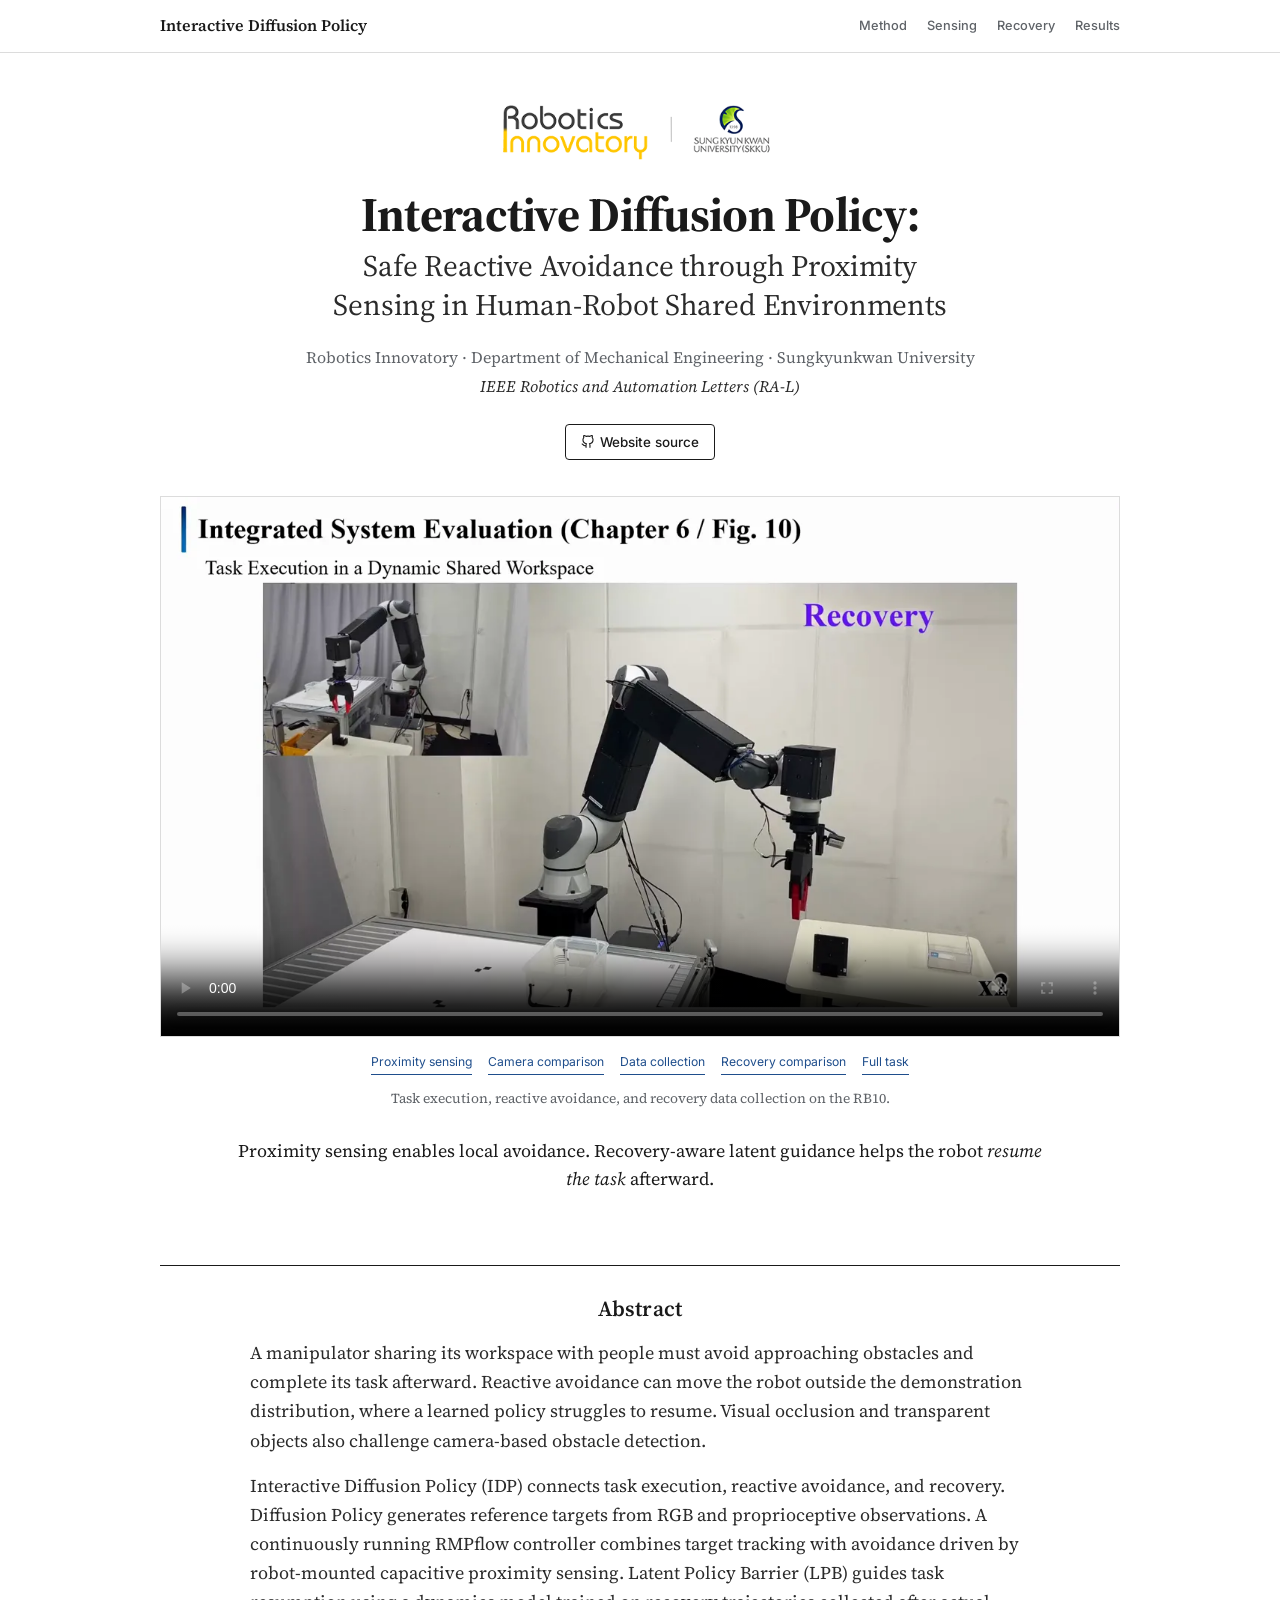
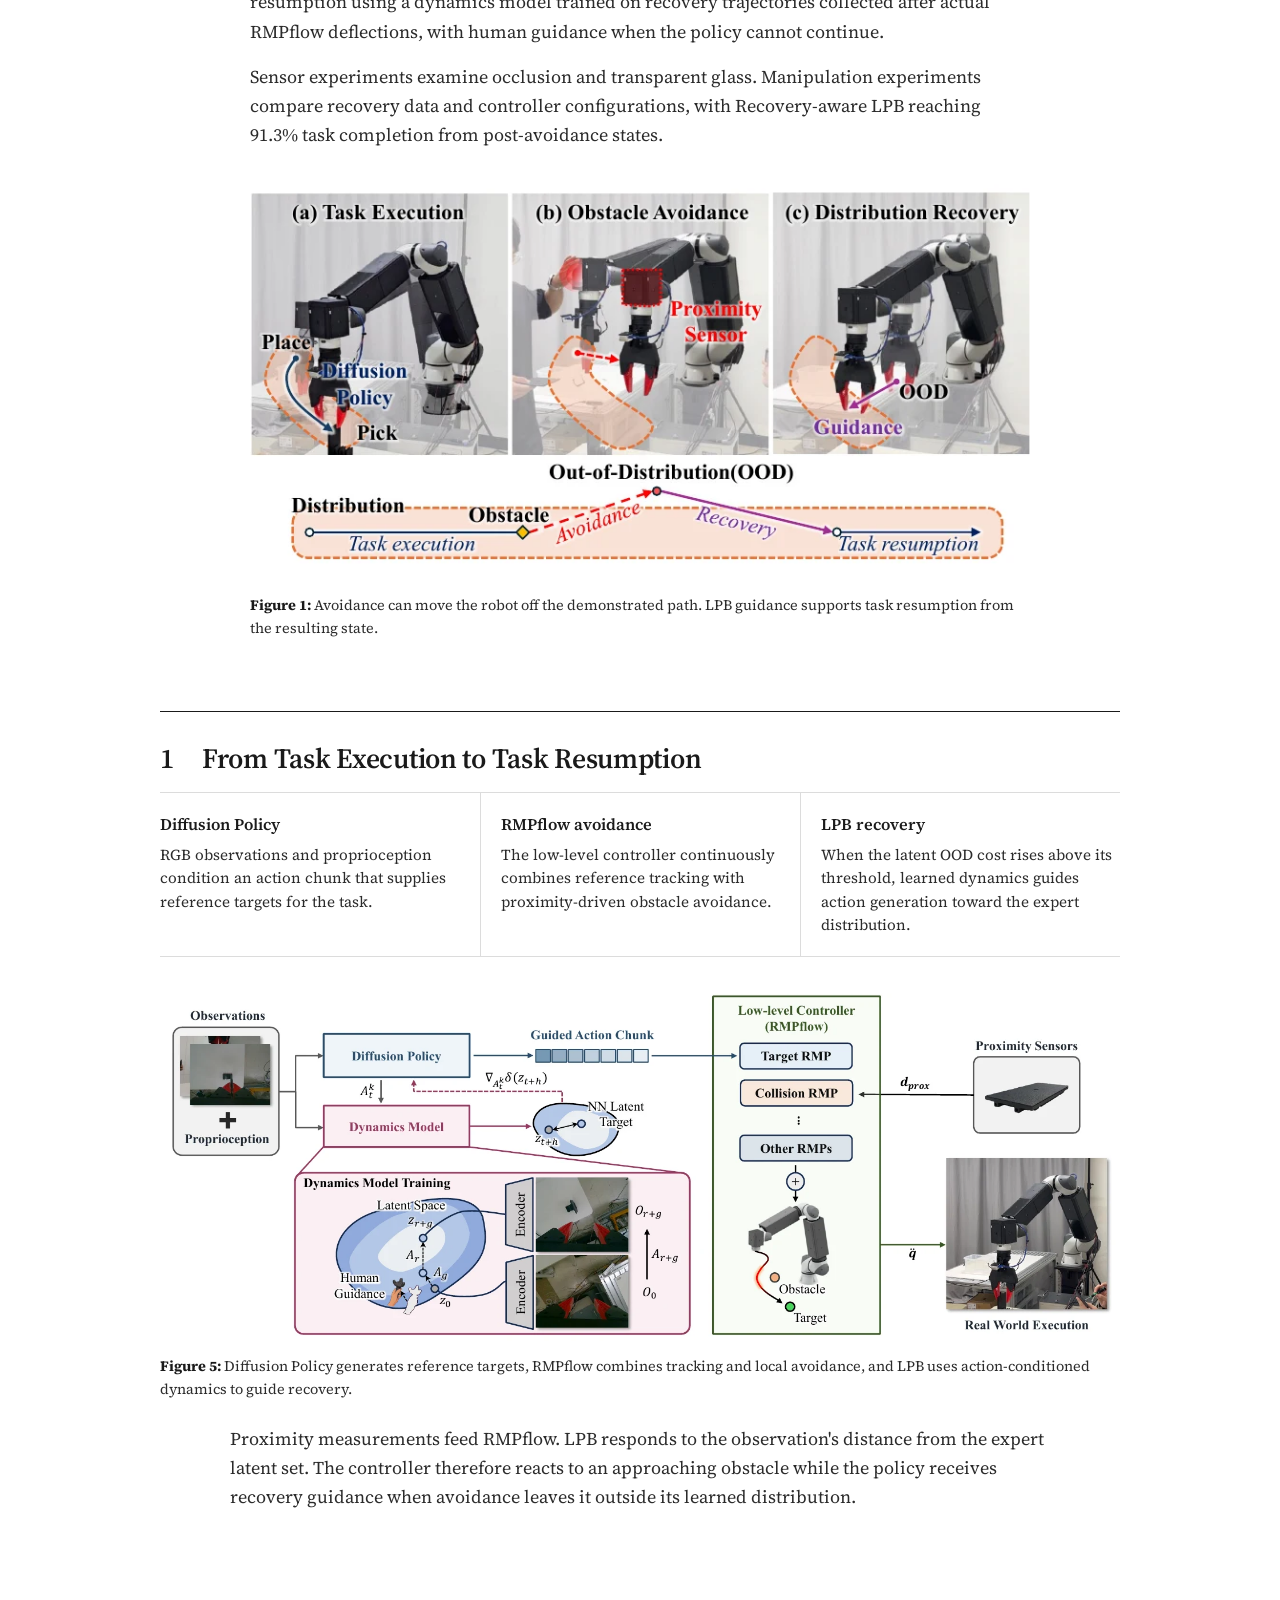
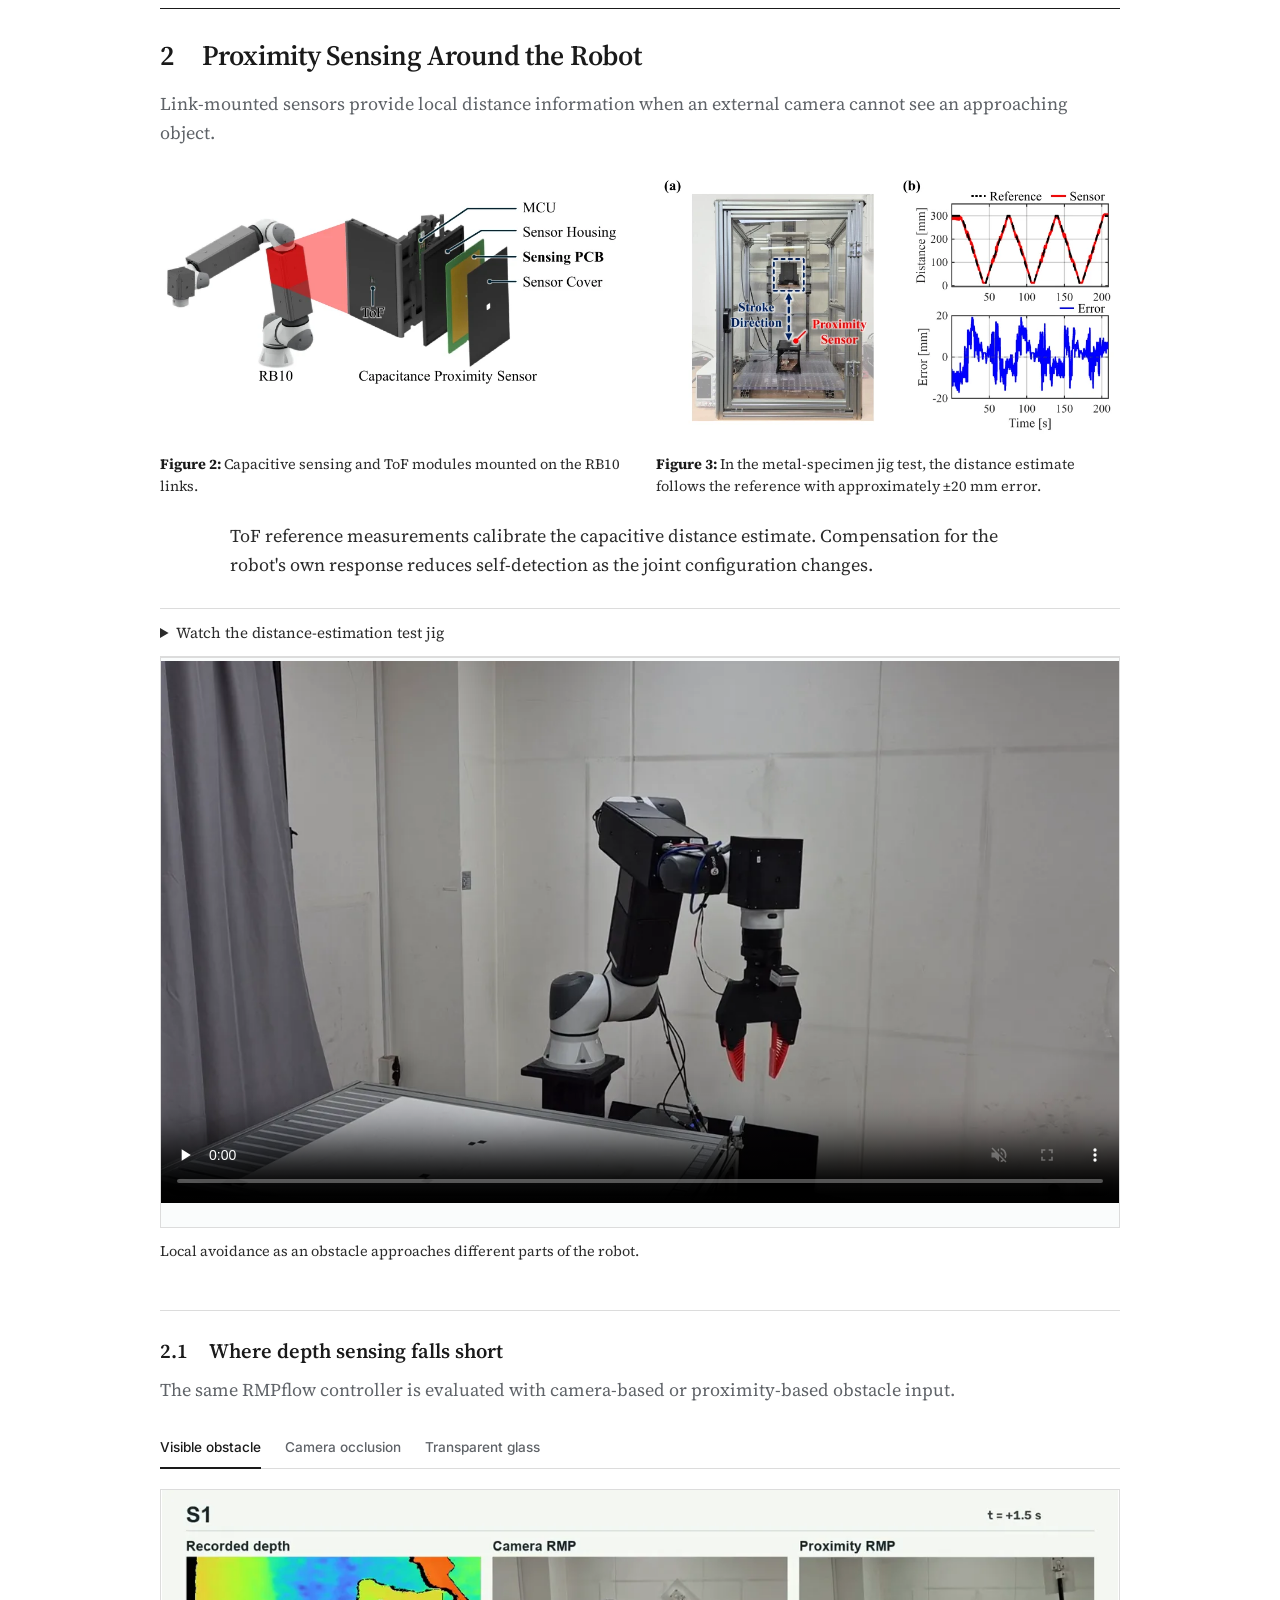
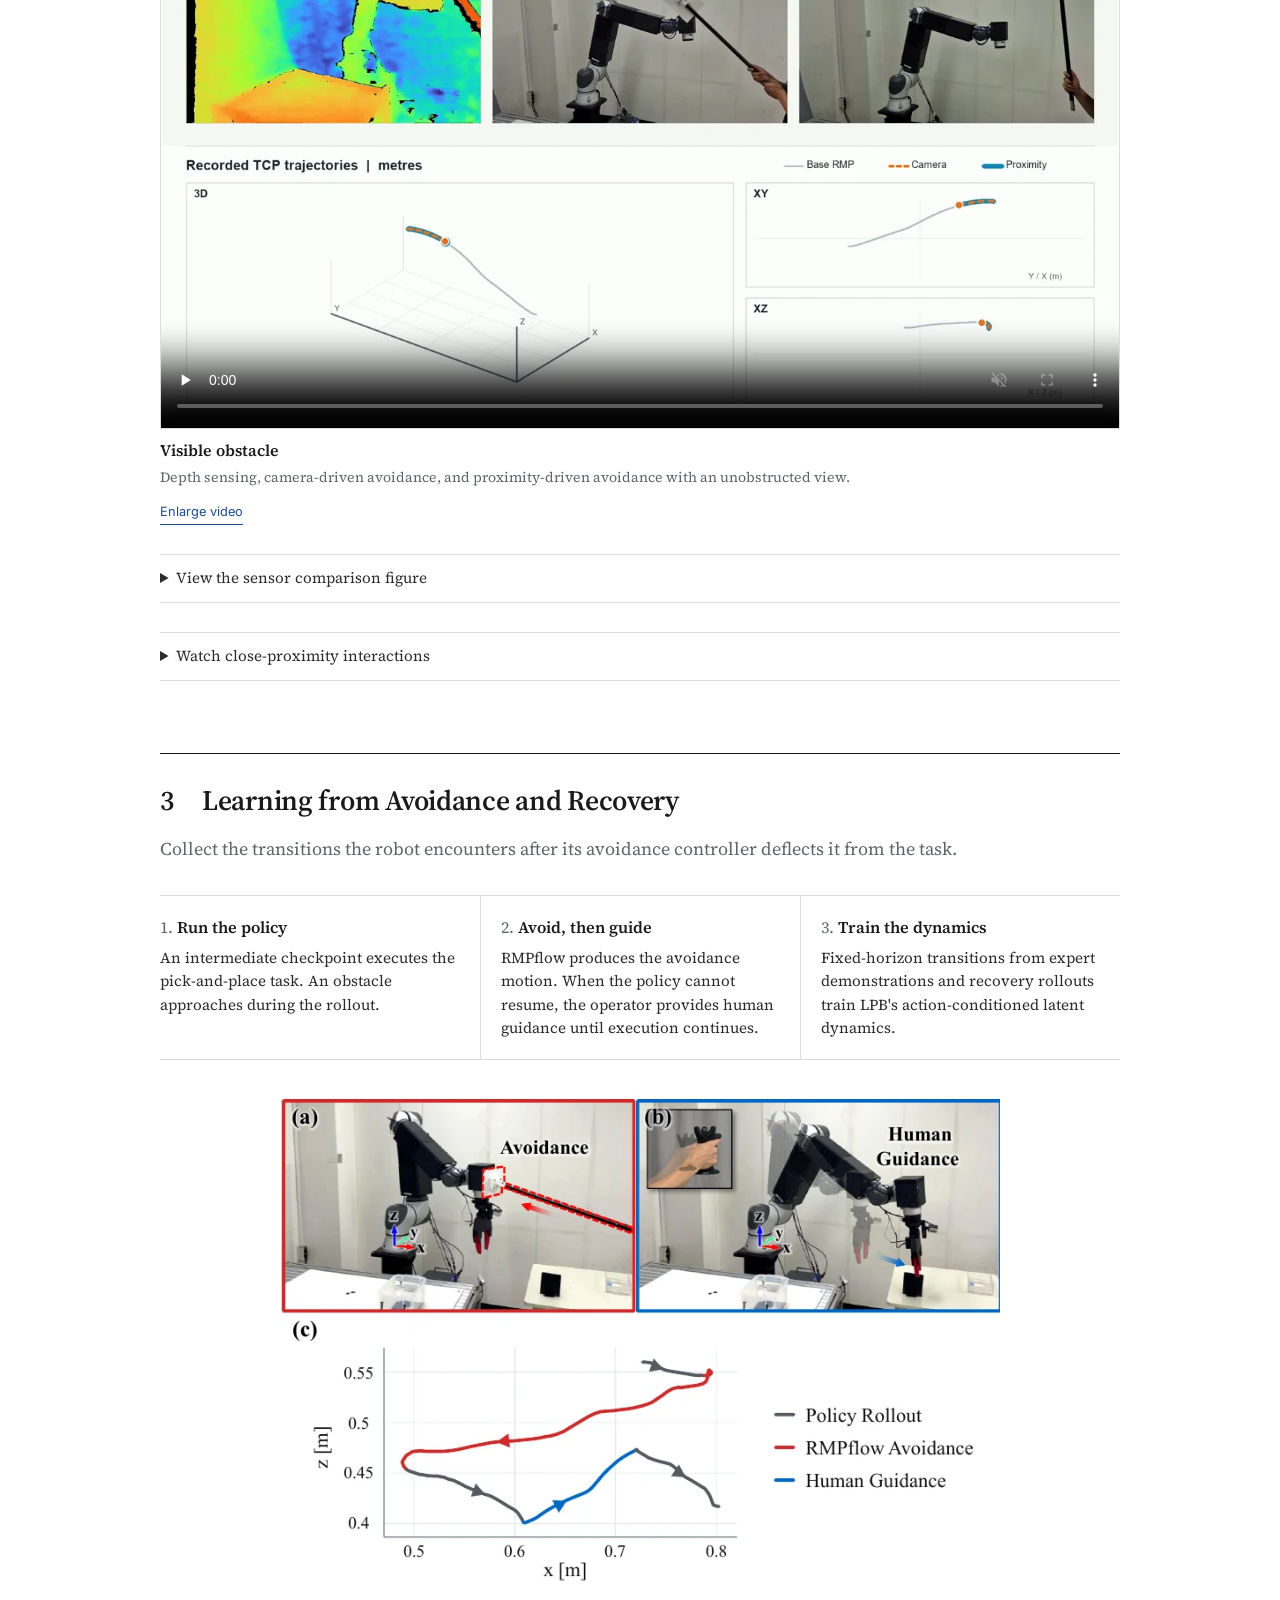
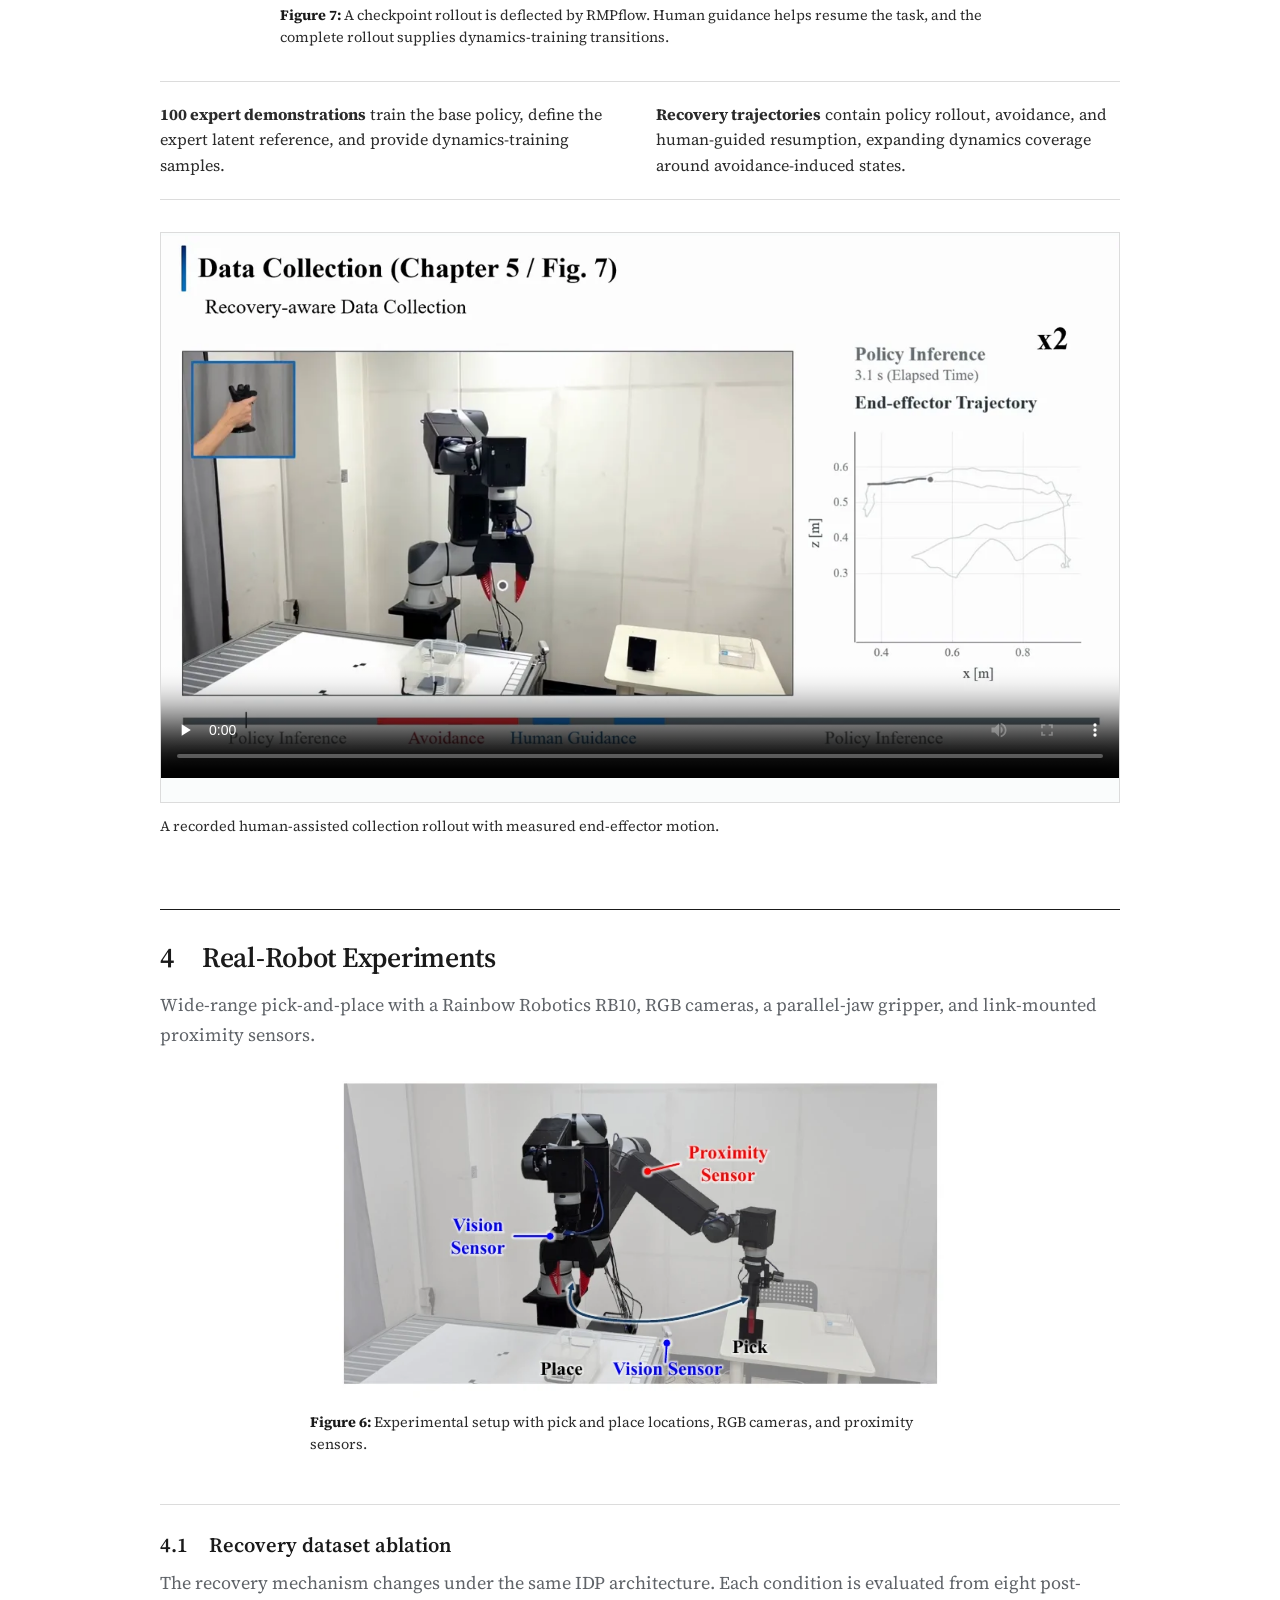
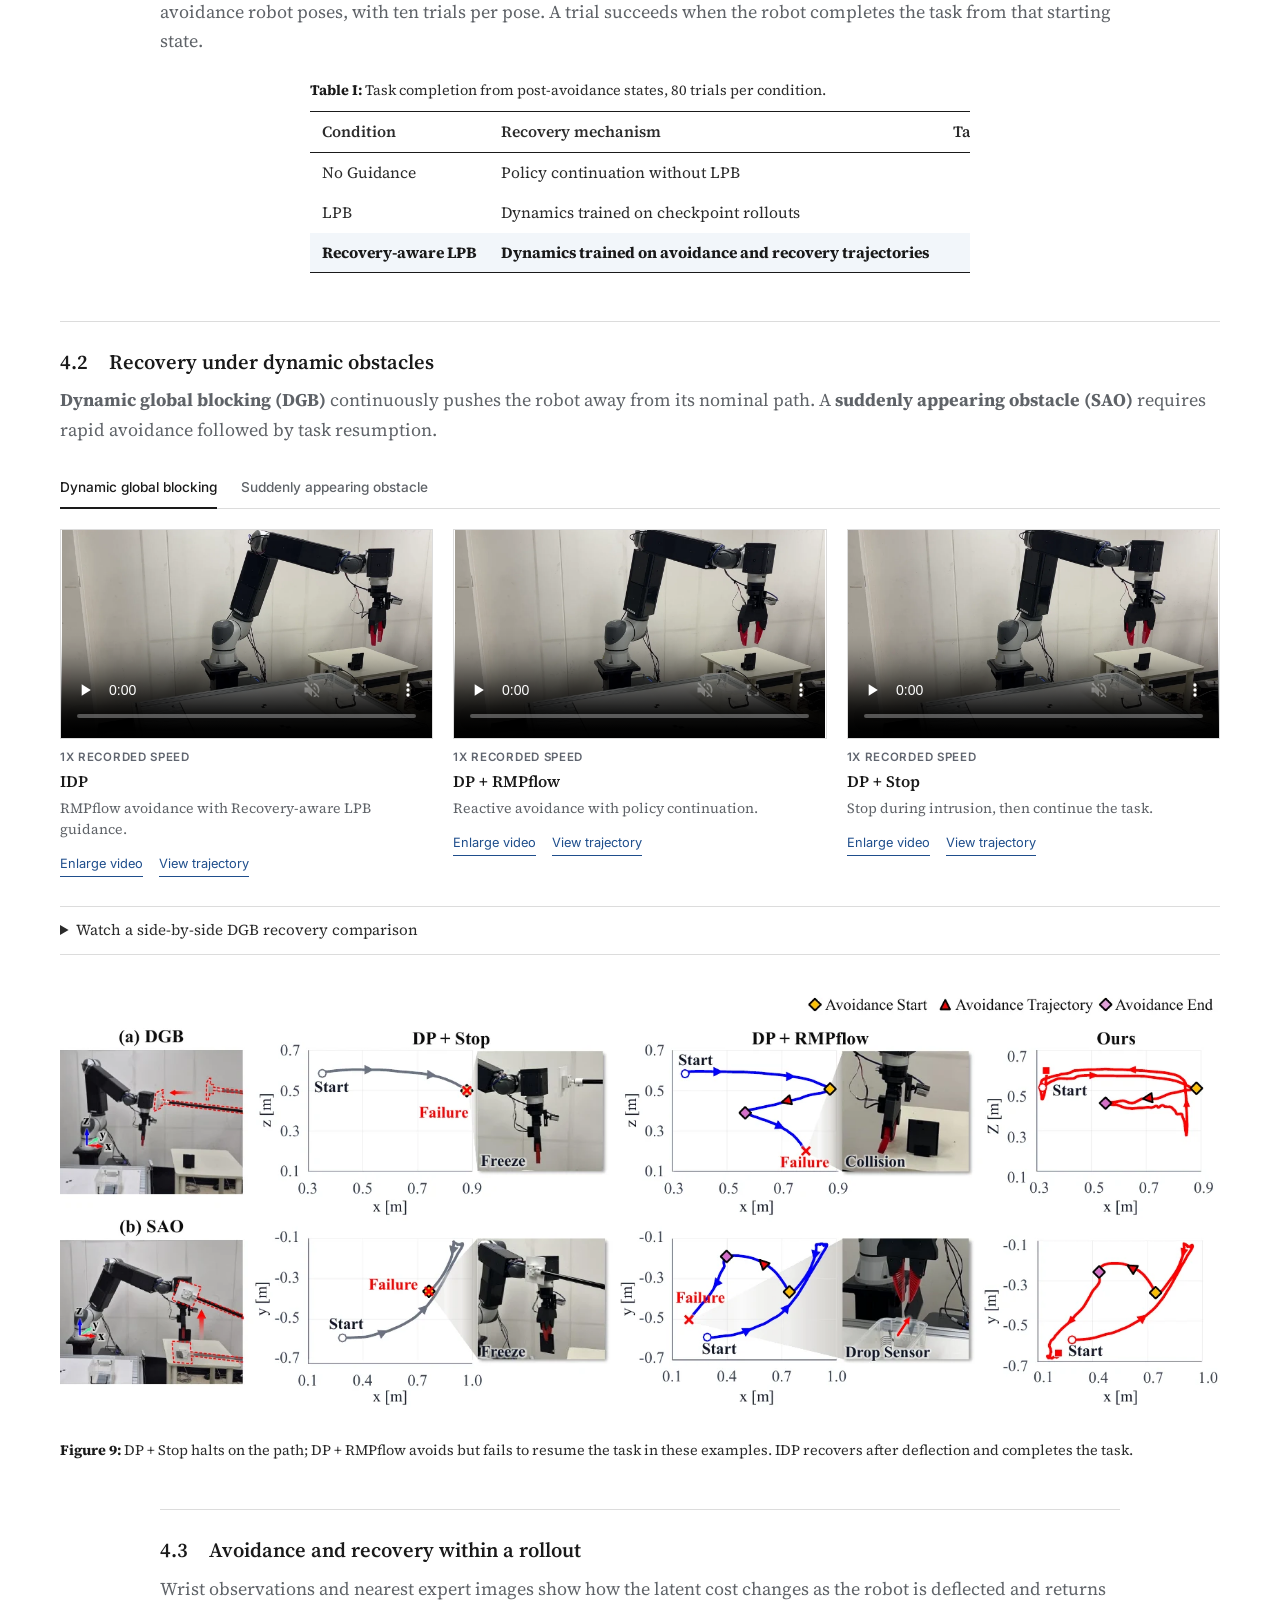
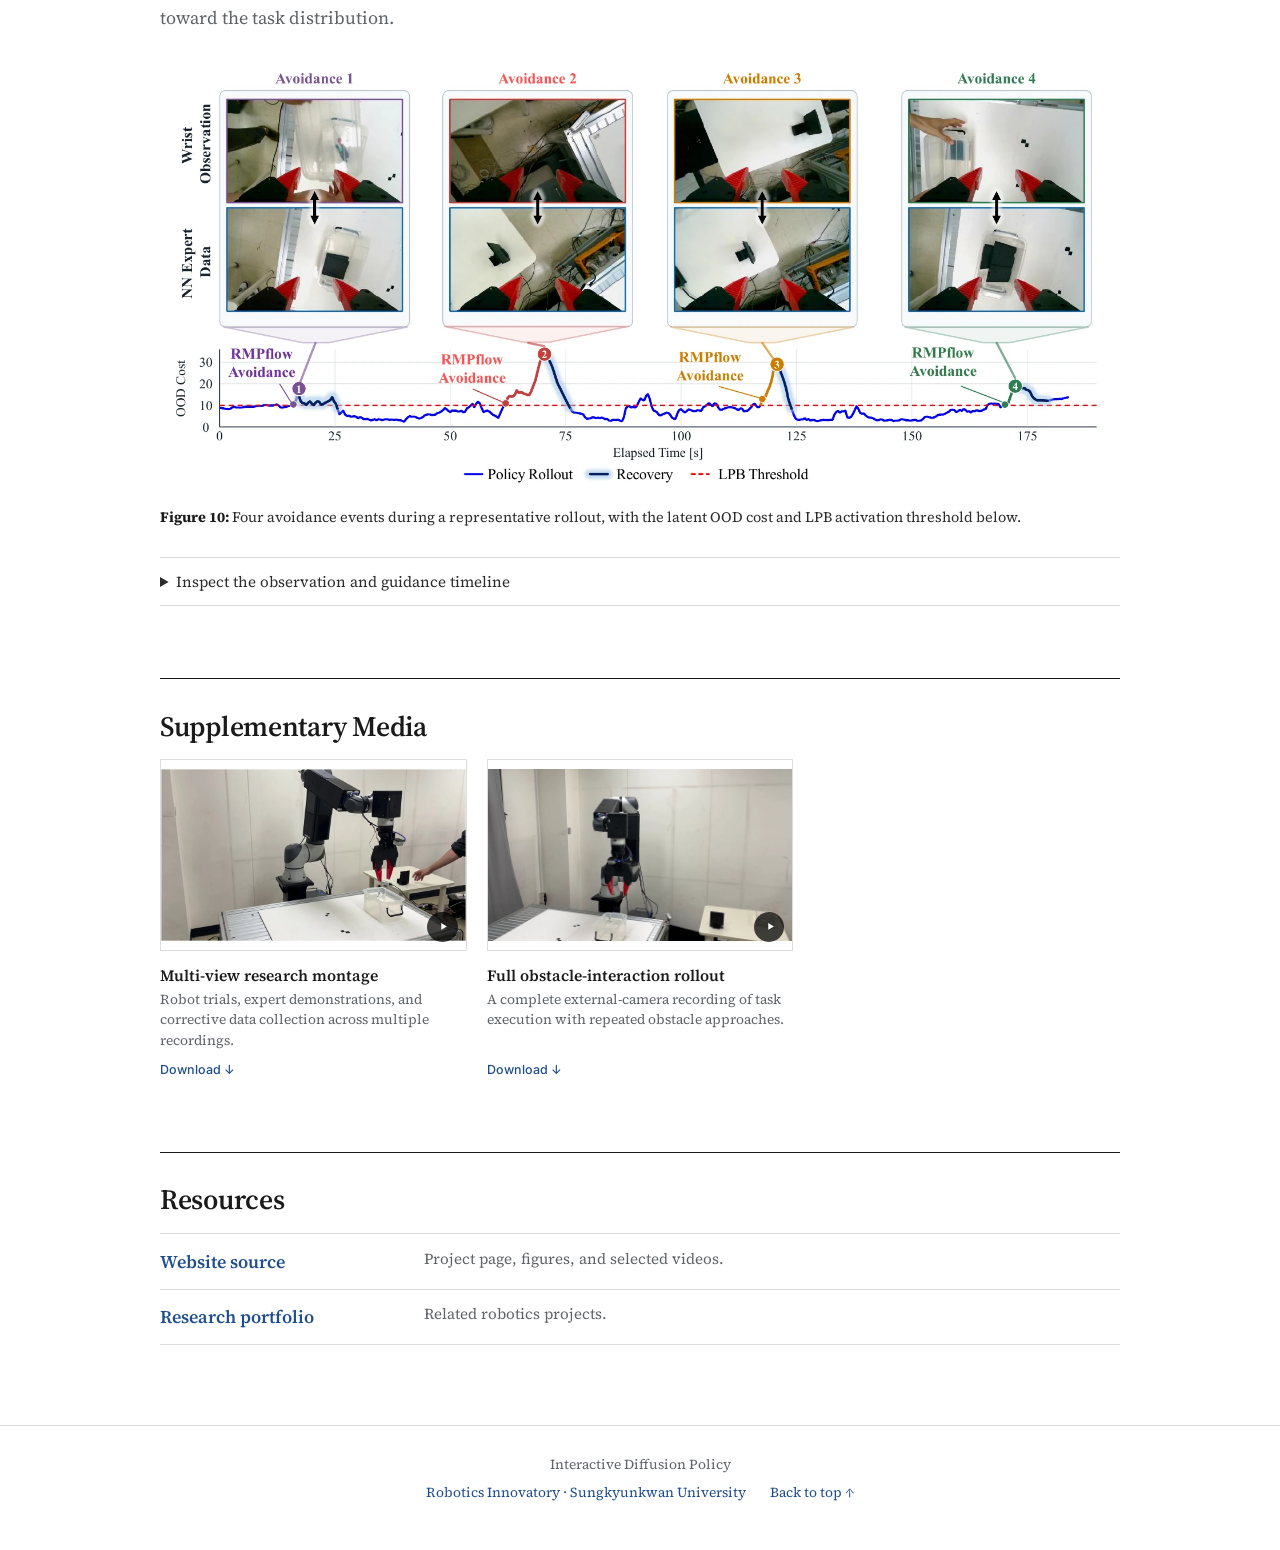
==== public/index.html @ 6e6643af "Import private IDP project website and selected media" ====
<!doctype html>
<html lang="en">
<head>
  <meta charset="UTF-8"><meta name="viewport" content="width=device-width, initial-scale=1">
  <meta name="description" content="Interactive Diffusion Policy combines robot-mounted proximity sensing, reactive RMPflow avoidance, and recovery-aware latent guidance for task resumption in human-robot shared workspaces.">
  <meta name="robots" content="noindex,nofollow">
  <meta name="color-scheme" content="light"><meta name="theme-color" content="#ffffff">
  <title>Interactive Diffusion Policy: Safe Reactive Avoidance through Proximity Sensing in Human-Robot Shared Environments</title>
  <link rel="preconnect" href="https://fonts.googleapis.com"><link rel="preconnect" href="https://fonts.gstatic.com" crossorigin>
  <link href="https://fonts.googleapis.com/css2?family=Inter:wght@400;500;600&family=Source+Serif+4:ital,opsz,wght@0,8..60,400;0,8..60,600;0,8..60,700;1,8..60,400&display=swap" rel="stylesheet">
  <link rel="icon" href="icon.svg" type="image/svg+xml"><link rel="stylesheet" href="style.css?v=11411f25e17a">
  <script defer src="catalog.js?v=eeed02028821"></script><script defer src="app.js?v=00219e8bdcea"></script>
</head>
<body>
<a class="skip" href="#main">Skip to content</a>
<header class="site-nav"><div class="nav-inner">
  <a class="nav-brand" href="#main"><span class="nav-brand-full">Interactive Diffusion Policy</span><span class="nav-brand-short">IDP</span></a>
  <nav aria-label="Page sections"><ul class="nav-links">
    <li><a href="#method">Method</a></li><li><a href="#sensing">Sensing</a></li><li><a href="#collection">Recovery</a></li><li><a href="#experiments">Results</a></li>
  </ul></nav>
</div></header>
<main id="main">
<section class="hero-block"><div class="wrap">
  <a class="institution-lockup" href="https://mecha.skku.ac.kr/roboticsinnovatory/index.do" target="_blank" rel="noopener" aria-label="Robotics Innovatory at Sungkyunkwan University">
    <img src="skku-robotics-innovatory-logo.png" width="344" height="74" alt="Robotics Innovatory, Sungkyunkwan University">
  </a>
  <h1 class="publication-title"><span class="title-main">Interactive Diffusion<wbr> Policy:</span> <span class="title-sub">Safe Reactive Avoidance through Proximity Sensing in Human-Robot Shared Environments</span></h1>
  <div class="publication-affiliation">Robotics Innovatory · Department of Mechanical Engineering · Sungkyunkwan University</div>
  <div class="publication-venue">IEEE Robotics and Automation Letters (RA-L)</div>
  <div class="publication-links"><a class="button" href="https://github.com/sksc1027-glitch/interactive-diffusion-policy" target="_blank" rel="noopener"><span class="icon"><svg viewBox="0 0 24 24" fill="none" stroke="currentColor" stroke-width="2" stroke-linecap="round" stroke-linejoin="round" aria-hidden="true"><path d="M9 19c-5 1.5-5-2.5-7-3m14 6v-3.87a3.37 3.37 0 0 0-.94-2.61c3.14-.35 6.44-1.54 6.44-7A5.44 5.44 0 0 0 20 4.77 5.07 5.07 0 0 0 19.91 1S18.73.65 16 2.48a13.38 13.38 0 0 0-7 0C6.27.65 5.09 1 5.09 1A5.07 5.07 0 0 0 5 4.77a5.44 5.44 0 0 0-1.5 3.78c0 5.42 3.3 6.61 6.44 7A3.37 3.37 0 0 0 9 18.13V22"/></svg></span><span>Website source</span></a></div>
</div></section>

<section class="teaser" aria-label="Highlight video"><div class="wrap">
  <div class="media-frame"><video id="hero-video" class="research-montage" controls muted playsinline preload="metadata" aria-label="Interactive Diffusion Policy: task execution, avoidance, and recovery data collection"></video></div>
  <div class="video-chapters" role="group" aria-label="Video chapters">
    <button class="video-action" type="button" data-hero-time="0">Proximity sensing</button>
    <button class="video-action" type="button" data-hero-time="44.055">Camera comparison</button>
    <button class="video-action" type="button" data-hero-time="82.104">Data collection</button>
    <button class="video-action" type="button" data-hero-time="109.296">Recovery comparison</button>
    <button class="video-action" type="button" data-hero-time="136.62">Full task</button>
  </div>
  <p class="teaser-note">Task execution, reactive avoidance, and recovery data collection on the RB10.</p>
  <p class="tldr">Proximity sensing enables local avoidance. Recovery-aware latent guidance helps the robot <i>resume the task</i> afterward.</p>
</div></section>

<section class="section" id="abstract"><div class="wrap">
  <h2 class="title">Abstract</h2>
  <div class="abstract">
    <p>A manipulator sharing its workspace with people must avoid approaching obstacles and complete its task afterward. Reactive avoidance can move the robot outside the demonstration distribution, where a learned policy struggles to resume. Visual occlusion and transparent objects also challenge camera-based obstacle detection.</p>
    <p>Interactive Diffusion Policy (IDP) connects task execution, reactive avoidance, and recovery. Diffusion Policy generates reference targets from RGB and proprioceptive observations. A continuously running RMPflow controller combines target tracking with avoidance driven by robot-mounted capacitive proximity sensing. Latent Policy Barrier (LPB) guides task resumption using a dynamics model trained on recovery trajectories collected after actual RMPflow deflections, with human guidance when the policy cannot continue.</p>
    <p>Sensor experiments examine occlusion and transparent glass. Manipulation experiments compare recovery data and controller configurations, with Recovery-aware LPB reaching 91.3% task completion from post-avoidance states.</p>
  </div>
  <figure class="paper-figure overview-figure" data-feature="paper-overview">
    <button class="figure-open" type="button" aria-label="Enlarge execution, avoidance, and recovery overview"><img alt="Task execution, RMPflow avoidance, and LPB distribution recovery" loading="lazy"></button>
    <figcaption><strong>Figure 1:</strong> Avoidance can move the robot off the demonstrated path. LPB guidance supports task resumption from the resulting state.</figcaption>
  </figure>
</div></section>

<section class="section numbered" id="method"><div class="wrap">
  <h2 class="title">From Task Execution to Task Resumption</h2>
  <div class="pillars">
    <article class="pillar"><h3>Diffusion Policy</h3><p>RGB observations and proprioception condition an action chunk that supplies reference targets for the task.</p></article>
    <article class="pillar"><h3>RMPflow avoidance</h3><p>The low-level controller continuously combines reference tracking with proximity-driven obstacle avoidance.</p></article>
    <article class="pillar"><h3>LPB recovery</h3><p>When the latent OOD cost rises above its threshold, learned dynamics guides action generation toward the expert distribution.</p></article>
  </div>
  <figure class="paper-figure" data-feature="paper-framework">
    <button class="figure-open" type="button" aria-label="Enlarge integrated IDP architecture"><img alt="IDP architecture and recovery dynamics training" loading="lazy"></button>
    <figcaption><strong>Figure 5:</strong> Diffusion Policy generates reference targets, RMPflow combines tracking and local avoidance, and LPB uses action-conditioned dynamics to guide recovery.</figcaption>
  </figure>
  <p class="method-explanation">Proximity measurements feed RMPflow. LPB responds to the observation's distance from the expert latent set. The controller therefore reacts to an approaching obstacle while the policy receives recovery guidance when avoidance leaves it outside its learned distribution.</p>
</div></section>

<section class="section numbered" id="sensing"><div class="wrap">
  <h2 class="title">Proximity Sensing Around the Robot</h2>
  <p class="section-lead">Link-mounted sensors provide local distance information when an external camera cannot see an approaching object.</p>
  <div class="figure-pair">
    <figure class="paper-figure" data-feature="paper-sensor-module">
      <button class="figure-open" type="button" aria-label="Enlarge RB10 sensor module"><img alt="RB10 sensor placement and exploded capacitive and ToF module" loading="lazy"></button>
      <figcaption><strong>Figure 2:</strong> Capacitive sensing and ToF modules mounted on the RB10 links.</figcaption>
    </figure>
    <figure class="paper-figure" data-feature="paper-sensor-calibration">
      <button class="figure-open" type="button" aria-label="Enlarge distance estimation experiment"><img alt="Moving metal specimen, reference distance, sensor estimate, and error" loading="lazy"></button>
      <figcaption><strong>Figure 3:</strong> In the metal-specimen jig test, the distance estimate follows the reference with approximately ±20 mm error.</figcaption>
    </figure>
  </div>
  <p class="method-explanation">ToF reference measurements calibrate the capacitive distance estimate. Compensation for the robot's own response reduces self-detection as the joint configuration changes.</p>
  <details class="analysis-disclosure"><summary>Watch the distance-estimation test jig</summary>
    <div class="media-frame"><video controls muted playsinline preload="none" data-video="sensor-jig-motion" aria-label="Moving specimen in the distance-estimation jig"></video></div>
  </details>
  <figure class="collection-film sensor-response">
    <div class="media-frame"><video controls muted playsinline preload="none" data-video="sensor-reactive-avoidance" aria-label="Proximity-driven RB10 obstacle avoidance"></video></div>
    <figcaption>Local avoidance as an obstacle approaches different parts of the robot.</figcaption>
  </figure>
  <div class="subsection">
    <h3 class="subhead">Where depth sensing falls short</h3>
    <p class="section-lead">The same RMPflow controller is evaluated with camera-based or proximity-based obstacle input.</p>
    <div id="sensing-comparisons"></div>
    <details class="analysis-disclosure"><summary>View the sensor comparison figure</summary>
    <figure class="paper-figure sensor-comparison" data-feature="paper-sensor-comparison">
      <button class="figure-open" type="button" aria-label="Enlarge depth camera versus proximity sensing comparison"><img alt="Avoidance with a visible obstacle, robot-induced camera occlusion, and transparent glass" loading="lazy"></button>
      <figcaption><strong>Figure 4:</strong> Both sensing inputs support avoidance with an unobstructed view. Proximity sensing also supports avoidance in the shown robot-occlusion and transparent-glass cases, where depth-camera control collides.</figcaption>
    </figure>
    </details>
  </div>
  <details class="analysis-disclosure"><summary>Watch close-proximity interactions</summary><div id="proximity-videos"></div></details>
</div></section>

<section class="section numbered" id="collection"><div class="wrap">
  <h2 class="title">Learning from Avoidance and Recovery</h2>
  <p class="section-lead">Collect the transitions the robot encounters after its avoidance controller deflects it from the task.</p>
  <ol class="steps">
    <li><h3>Run the policy</h3><p>An intermediate checkpoint executes the pick-and-place task. An obstacle approaches during the rollout.</p></li>
    <li><h3>Avoid, then guide</h3><p>RMPflow produces the avoidance motion. When the policy cannot resume, the operator provides human guidance until execution continues.</p></li>
    <li><h3>Train the dynamics</h3><p>Fixed-horizon transitions from expert demonstrations and recovery rollouts train LPB's action-conditioned latent dynamics.</p></li>
  </ol>
  <figure class="paper-figure collection-figure" data-feature="paper-collection">
    <button class="figure-open" type="button" aria-label="Enlarge recovery-aware collection example"><img alt="Policy rollout, RMPflow avoidance, human guidance, and TCP trajectory" loading="lazy"></button>
    <figcaption><strong>Figure 7:</strong> A checkpoint rollout is deflected by RMPflow. Human guidance helps resume the task, and the complete rollout supplies dynamics-training transitions.</figcaption>
  </figure>
  <div class="data-roles">
    <p><strong>100 expert demonstrations</strong> train the base policy, define the expert latent reference, and provide dynamics-training samples.</p>
    <p><strong>Recovery trajectories</strong> contain policy rollout, avoidance, and human-guided resumption, expanding dynamics coverage around avoidance-induced states.</p>
  </div>
  <figure class="collection-film">
    <div class="media-frame"><video controls playsinline preload="none" data-video="idp-recovery-collection" aria-label="Avoidance and human-guided collection rollout"></video></div>
    <figcaption>A recorded human-assisted collection rollout with measured end-effector motion.</figcaption>
  </figure>
</div></section>

<section class="section numbered" id="experiments"><div class="wrap">
  <h2 class="title">Real-Robot Experiments</h2>
  <p class="section-lead">Wide-range pick-and-place with a Rainbow Robotics RB10, RGB cameras, a parallel-jaw gripper, and link-mounted proximity sensors.</p>
  <figure class="paper-figure setup-figure" data-feature="paper-setup">
    <button class="figure-open" type="button" aria-label="Enlarge experimental setup"><img alt="RB10 pick-and-place workspace with vision cameras and proximity sensors" loading="lazy"></button>
    <figcaption><strong>Figure 6:</strong> Experimental setup with pick and place locations, RGB cameras, and proximity sensors.</figcaption>
  </figure>
  <div class="subsection">
    <h3 class="subhead">Recovery dataset ablation</h3>
    <p class="section-lead">The recovery mechanism changes under the same IDP architecture. Each condition is evaluated from eight post-avoidance robot poses, with ten trials per pose. A trial succeeds when the robot completes the task from that starting state.</p>
    <div class="results">
      <p id="table1-caption" class="table-caption"><strong>Table I:</strong> Task completion from post-avoidance states, 80 trials per condition.</p>
      <div class="table-scroll"><table aria-describedby="table1-caption">
        <caption class="sr-only">Task success for No Guidance, rollout-trained LPB, and Recovery-aware LPB</caption>
        <thead><tr><th scope="col">Condition</th><th scope="col">Recovery mechanism</th><th scope="col" class="num">Task success</th></tr></thead>
        <tbody>
          <tr><td>No Guidance</td><td>Policy continuation without LPB</td><td class="num">25.0%</td></tr>
          <tr><td>LPB</td><td>Dynamics trained on checkpoint rollouts</td><td class="num">63.8%</td></tr>
          <tr class="ours"><td><strong>Recovery-aware LPB</strong></td><td>Dynamics trained on avoidance and recovery trajectories</td><td class="num"><strong>91.3%</strong></td></tr>
        </tbody>
      </table></div>
    </div>
  </div>
  <div class="subsection trajectory-section">
    <h3 class="subhead">Recovery under dynamic obstacles</h3>
    <p class="section-lead"><strong>Dynamic global blocking (DGB)</strong> continuously pushes the robot away from its nominal path. A <strong>suddenly appearing obstacle (SAO)</strong> requires rapid avoidance followed by task resumption.</p>
    <div id="trajectory-videos"></div>
    <details class="analysis-disclosure"><summary>Watch a side-by-side DGB recovery comparison</summary>
      <div class="media-frame"><video controls muted playsinline preload="none" data-video="idp-dgb-comparison" aria-label="DP plus RMPflow and Recovery-aware LPB side-by-side example"></video></div>
    </details>
    <figure class="paper-figure" data-feature="paper-obstacle-paths">
      <button class="figure-open" type="button" aria-label="Enlarge dynamic-obstacle trajectory comparison"><img alt="DP plus Stop, DP plus RMPflow, and IDP under DGB and SAO" loading="lazy"></button>
      <figcaption><strong>Figure 9:</strong> DP + Stop halts on the path; DP + RMPflow avoids but fails to resume the task in these examples. IDP recovers after deflection and completes the task.</figcaption>
    </figure>
  </div>
  <div class="subsection">
    <h3 class="subhead">Avoidance and recovery within a rollout</h3>
    <p class="section-lead">Wrist observations and nearest expert images show how the latent cost changes as the robot is deflected and returns toward the task distribution.</p>
    <figure class="paper-figure" data-feature="paper-ood-events">
      <button class="figure-open" type="button" aria-label="Enlarge avoidance and latent cost timeline"><img alt="Four avoidance events, wrist observations, expert reference images, and OOD cost" loading="lazy"></button>
      <figcaption><strong>Figure 10:</strong> Four avoidance events during a representative rollout, with the latent OOD cost and LPB activation threshold below.</figcaption>
    </figure>
    <details class="analysis-disclosure"><summary>Inspect the observation and guidance timeline</summary><div id="featured-videos" class="video-grid single"></div></details>
  </div>
</div></section>

<section class="section" id="library"><div class="wrap">
  <h2 class="title">Supplementary Media</h2><div class="asset-grid" id="assets"></div>
</div></section>
<section class="section" id="resources"><div class="wrap">
  <h2 class="title">Resources</h2>
  <ul class="resource-list">
    <li><a class="resource-card" href="https://github.com/sksc1027-glitch/interactive-diffusion-policy" target="_blank" rel="noopener"><span class="resource-title">Website source</span><span class="resource-desc">Project page, figures, and selected videos.</span></a></li>
    <li><a class="resource-card" href="https://cheesss.github.io/" target="_blank" rel="noopener"><span class="resource-title">Research portfolio</span><span class="resource-desc">Related robotics projects.</span></a></li>
  </ul>
</div></section>
</main>
<footer class="footer"><div class="wrap footer-inner">
  <p>Interactive Diffusion Policy</p>
  <p class="footer-links"><a href="https://mecha.skku.ac.kr/roboticsinnovatory/index.do" target="_blank" rel="noopener">Robotics Innovatory · Sungkyunkwan University</a><a href="#main">Back to top ↑</a></p>
</div></footer>
<dialog id="viewer"><div class="dialog-bar"><span id="dialog-title"></span><button id="close-viewer" type="button" aria-label="Close media viewer">Close ×</button></div><div id="dialog-media"></div><div class="dialog-caption"><p id="dialog-caption"></p><a id="dialog-download" class="button" download>Download ↓</a></div></dialog>
</body>
</html>
---- public/style.css ----
/* Interactive Diffusion Policy project page: light, paper-style layout */
:root{
  --paper:#ffffff;
  --ink:#1a1a1a;
  --text:#2b2b2b;
  --muted:#5f6368;
  --faint:#60656f;
  --rule:#dcdcdc;
  --link:#1f4e8c;
  --shade:#f6f6f4;
  --w:960px;
  --w-abstract:780px;
  --serif:'Source Serif 4','Source Serif Pro',Georgia,'Times New Roman',serif;
  --sans:'Inter',system-ui,-apple-system,'Segoe UI',Roboto,'Helvetica Neue',Arial,sans-serif;
  --mono:ui-monospace,SFMono-Regular,Menlo,Monaco,Consolas,'Liberation Mono','Courier New',monospace;
  color-scheme:light;
}

/* Base */
*,*::before,*::after{box-sizing:border-box}
[hidden]{display:none!important}
html{scroll-behavior:smooth;scroll-padding-top:52px;-webkit-text-size-adjust:100%;background:var(--paper)}
body{margin:0;background:var(--paper);color:var(--text);font-family:var(--serif);font-size:18px;line-height:1.62;-webkit-font-smoothing:antialiased;text-rendering:optimizeLegibility;counter-reset:section}
h1,h2,h3,h4,p{margin-top:0}
h1,h2,h3,h4{color:var(--ink);font-weight:600}
a{color:var(--link);text-decoration:none}
a:hover{text-decoration:underline;text-underline-offset:.18em}
img,video{display:block;max-width:100%}
figure{margin:0}
button,input,select{font:inherit;color:inherit}
button{cursor:pointer}
button,a,input,select,summary{touch-action:manipulation}
:focus-visible{outline:2px solid var(--link);outline-offset:2px}
::selection{background:#dbe6f3}
.sr-only,.skip:not(:focus){position:absolute;width:1px;height:1px;margin:-1px;padding:0;overflow:hidden;clip:rect(0,0,0,0);white-space:nowrap;border:0}
.skip:focus{position:fixed;left:12px;top:10px;z-index:60;padding:.5rem .8rem;border:1px solid var(--rule);background:#fff}

/* Layout and sections */
.wrap{width:min(var(--w),calc(100% - 48px));margin-inline:auto}
.section{padding:4.5rem 0 0}
.section>.wrap{padding-top:1.9rem;border-top:1.5px solid var(--ink)}
h2.title{margin:0 0 1rem;font-size:1.75rem;line-height:1.2;letter-spacing:-.01em}
.section.numbered{counter-increment:section;counter-reset:subsection}
.section.numbered h2.title::before{content:counter(section);display:inline-block;min-width:1.5em}
.subsection{margin-top:3rem;padding-top:1.75rem;border-top:1px solid var(--rule)}
.trajectory-section{margin-inline:calc(50% - min(580px,50vw - 24px));width:min(1160px,calc(100vw - 48px))}
.subhead{margin:0 0 .6rem;font-size:1.28rem;line-height:1.25}
.section.numbered .subhead::before{counter-increment:subsection;content:counter(section) "." counter(subsection);display:inline-block;min-width:2.4em}
.section-lead{margin:0 0 1.5rem;color:var(--muted)}
.note{margin:1.25rem 0 0;padding:0 0 0 1rem;border-left:2px solid var(--rule);font-size:.88rem;font-style:italic;line-height:1.6;color:var(--muted)}

/* Navigation */
.site-nav{position:sticky;top:0;z-index:50;border-bottom:1px solid var(--rule);background:rgba(255,255,255,.97)}
.nav-inner{display:flex;align-items:center;gap:1.5rem;width:min(var(--w),calc(100% - 48px));height:52px;margin-inline:auto}
.nav-brand{flex:none;font-size:1rem;font-weight:600;color:var(--ink);white-space:nowrap}
.nav-brand:hover{text-decoration:none}
.nav-brand-short{display:none}
.site-nav nav{min-width:0;margin-left:auto}
.nav-links{position:relative;display:flex;gap:1.25rem;margin:0;padding:0;list-style:none;overflow-x:auto;scrollbar-width:none}
.nav-links::-webkit-scrollbar{display:none}
.nav-links a{display:block;padding:.95rem 0 .8rem;border-bottom:2px solid transparent;font-family:var(--sans);font-size:.8rem;font-weight:500;color:var(--muted);white-space:nowrap}
.nav-links a:hover{color:var(--ink);text-decoration:none}
.nav-links a[aria-current="true"]{color:var(--ink);border-bottom-color:var(--ink)}

/* Title block */
.hero-block{padding:3.25rem 0 2rem;text-align:center}
.institution-lockup{display:inline-flex;margin:0 auto 1.75rem;line-height:0}
.institution-lockup:hover{opacity:.85}
.institution-lockup img{width:min(280px,66vw);height:auto}
.publication-title{max-width:900px;margin:0 auto 1.25rem;font-size:clamp(2rem,4.4vw,3rem);font-weight:700;line-height:1.12;letter-spacing:-.015em;text-wrap:balance;overflow-wrap:break-word;word-break:normal}
.title-sub{display:block;margin-top:.35rem;font-size:.62em;font-weight:400;line-height:1.3;letter-spacing:-.005em;color:var(--text)}
.publication-authors{margin-bottom:.2rem;font-size:1.1rem;color:var(--ink)}
.publication-affiliation{margin-bottom:.2rem;font-size:1rem;color:var(--muted)}
.publication-venue{font-size:1rem;font-style:italic;color:var(--text)}
.publication-links{display:flex;flex-wrap:wrap;justify-content:center;gap:.5rem;margin-top:1.5rem}

/* Buttons */
.button{display:inline-flex;align-items:center;justify-content:center;gap:.45em;min-height:36px;padding:.4rem .9rem;border:1px solid var(--ink);border-radius:4px;background:#fff;color:var(--ink);font-family:var(--sans);font-size:.84rem;font-weight:500;line-height:1.2;white-space:nowrap;transition:background-color .15s ease,color .15s ease}
.button:hover{background:var(--ink);color:#fff;text-decoration:none}
.button.disabled{border:1px dashed #b9b9b9;color:#9a9a9a;cursor:not-allowed}
.button.disabled:hover{background:#fff;color:#9a9a9a}
.icon{display:inline-flex;align-items:center}
.icon svg{width:1em;height:1em}

/* Teaser */
.teaser{padding:.25rem 0 0}
.media-frame{border:1px solid var(--rule);background:#fff}
.media-frame video{width:100%;background:#fff}
.teaser video.comparison-edit{aspect-ratio:16/7;object-fit:contain}
.teaser video.research-montage{aspect-ratio:16/9;object-fit:contain;background:#fafcfc}
.teaser-note{margin:.6rem 0 0;font-size:.86rem;line-height:1.55;text-align:center;color:var(--muted)}
.teaser-note strong{color:var(--ink)}
.video-chapters{display:flex;justify-content:center;flex-wrap:wrap;gap:.4rem 1rem;margin:.8rem 0}
.video-chapters .video-action{font-size:.76rem}
.tldr{max-width:820px;margin:1.75rem auto 0;font-size:1.12rem;line-height:1.55;text-align:center;color:var(--ink)}
.tldr-label{font-weight:700}

/* Abstract */
#abstract h2.title,#abstract .abstract{max-width:var(--w-abstract);margin-left:auto;margin-right:auto}
#abstract .note{max-width:var(--w-abstract);margin:1.25rem auto 0}
#abstract h2.title{font-size:1.35rem;letter-spacing:.01em;text-align:center}
.abstract{text-align:left}
.abstract p{margin-bottom:.9em}
.abstract p:last-child{margin-bottom:0}

/* Method */
.pillars{display:grid;grid-template-columns:repeat(3,minmax(0,1fr));border-top:1px solid var(--rule);border-bottom:1px solid var(--rule)}
.pillar{padding:1.1rem 1.25rem 1.2rem}
.pillar+.pillar{border-left:1px solid var(--rule)}
.pillar:first-child{padding-left:0}
.pillar:last-child{padding-right:0}
.pillar h3{margin:0 0 .35rem;font-size:1.02rem}
.pillar p{margin:0;font-size:.95rem;line-height:1.55}

/* Figures */
.paper-figure{margin:2rem 0 0}
.paper-figure.compact{max-width:820px;margin-inline:auto}
.figure-open{display:block;width:100%;padding:0;border:0;background:#fff;cursor:zoom-in}
.paper-figure img{width:100%;height:auto}
.paper-figure figcaption,.collection-film figcaption{margin:.75rem 0 0;font-size:.9rem;line-height:1.55;color:var(--text)}
.paper-figure figcaption strong{font-weight:700;color:var(--ink)}
.method-detail{margin:1.75rem 0 0;border-top:1px solid var(--rule);border-bottom:1px solid var(--rule)}
.method-detail summary{padding:.65rem 0;font-size:.95rem;color:var(--ink);cursor:pointer}
.method-detail[open] summary{border-bottom:1px solid var(--rule)}
.method-detail .paper-figure{margin:1rem 0}

/* Videos */
.video-grid{display:grid;gap:1.5rem 1.25rem}
.video-grid.three{grid-template-columns:repeat(3,minmax(0,1fr))}
.video-grid.two{grid-template-columns:repeat(2,minmax(0,1fr))}
.video-card video{width:100%;aspect-ratio:16/9;object-fit:contain;border:1px solid var(--rule);background:#fff}
.video-grid.single .video-card video{aspect-ratio:8/5}
.video-actions{display:flex;flex-wrap:wrap;gap:.4rem 1rem;margin-top:.7rem}
.video-action{padding:.2rem 0;border:0;border-bottom:1px solid currentColor;background:transparent;color:var(--link);font-family:var(--sans);font-size:.8rem;line-height:1.5}
.video-action:hover{color:var(--ink)}
.analysis-disclosure{margin-top:1.8rem;padding:.7rem 0;border-top:1px solid var(--rule);border-bottom:1px solid var(--rule)}
.analysis-disclosure summary{cursor:pointer;font-size:.95rem}
.analysis-disclosure[open] summary{margin-bottom:1.5rem}
.diagnostic-grid{grid-template-columns:minmax(0,1fr);max-width:760px;margin-inline:auto;gap:2.2rem}
.diagnostic-card video{aspect-ratio:auto;height:auto;object-fit:contain;background:#fff}
.card-body{padding:.6rem 0 0}
.video-label{display:block;margin-bottom:.15rem;font-family:var(--sans);font-size:.72rem;font-weight:600;letter-spacing:.06em;text-transform:uppercase;color:var(--faint)}
.video-card h3{margin:0 0 .15rem;font-size:1rem}
.video-card p{margin:0;font-size:.88rem;line-height:1.5;color:var(--muted)}
.segmented{display:flex;gap:1.5rem;margin:0 0 1.25rem;border-bottom:1px solid var(--rule)}
.segment{margin-bottom:-1px;padding:.5rem 0 .55rem;border:0;border-bottom:2px solid transparent;background:none;font-family:var(--sans);font-size:.85rem;font-weight:500;color:var(--muted)}
.segment:hover{color:var(--ink)}
.segment[aria-selected="true"]{border-bottom-color:var(--ink);color:var(--ink)}

/* Results table (booktabs) */
.results{max-width:660px;margin:0 auto}
.table-caption{margin:0 0 .6rem;font-size:.9rem;line-height:1.55;color:var(--text)}
.table-caption strong{font-weight:700;color:var(--ink)}
.table-scroll{overflow-x:auto}
table{width:100%;border-collapse:collapse;font-size:.98rem;font-variant-numeric:lining-nums tabular-nums;border-top:1.5px solid var(--ink);border-bottom:1.5px solid var(--ink)}
th,td{padding:.45rem .75rem;text-align:left;white-space:nowrap}
thead th{font-weight:600;border-bottom:1px solid var(--ink)}
.num{text-align:right}
.method-id{display:inline-block;min-width:2rem;color:var(--muted)}
tr.ours td{font-weight:700;color:var(--ink);background-color:#f2f6fa}
tr.ours .method-id{color:var(--ink)}

/* Recovery data collection */
.collection-film video{aspect-ratio:32/19;object-fit:contain}
.steps{display:grid;grid-template-columns:repeat(3,minmax(0,1fr));margin:2rem 0 0;padding:0;list-style:none;counter-reset:step;border-top:1px solid var(--rule);border-bottom:1px solid var(--rule)}
.steps li{padding:1.1rem 1.25rem 1.2rem;counter-increment:step}
.steps li+li{border-left:1px solid var(--rule)}
.steps li:first-child{padding-left:0}
.steps li:last-child{padding-right:0}
.steps h3{margin:0 0 .35rem;font-size:1.02rem}
.steps h3::before{content:counter(step) ". ";font-weight:400;color:var(--muted)}
.steps p{margin:0;font-size:.95rem;line-height:1.55}

/* Supplementary media */
.asset-grid{display:grid;grid-template-columns:repeat(auto-fill,minmax(250px,1fr));gap:1.75rem 1.25rem}
.asset-card{display:flex;flex-direction:column}
.asset-cover{position:relative;display:flex;align-items:center;justify-content:center;width:100%;aspect-ratio:16/10;min-height:0;padding:0;border:1px solid var(--rule);background:#fff;cursor:zoom-in;overflow:hidden}
.asset-cover img{position:absolute;inset:0;width:100%;height:100%;object-fit:contain}
.asset-cover .filetype{font-family:var(--mono);font-size:1.4rem;color:var(--faint)}
.play-mark{position:absolute;right:.5rem;bottom:.5rem;display:grid;place-items:center;width:1.9rem;height:1.9rem;border-radius:50%;background:rgba(0,0,0,.72);color:#fff}
.play-mark svg{width:.8rem;height:.8rem;margin-left:2px}
.asset-info{display:flex;flex:1;flex-direction:column;padding:.6rem 0 0}
.asset-meta{font-family:var(--sans);font-size:.72rem;font-weight:600;letter-spacing:.05em;text-transform:uppercase;color:var(--faint)}
.chip{display:inline}
.asset-meta .chip+.chip::before{content:" · "}
.asset-info h3{margin:.3rem 0 .2rem;font-size:.98rem;line-height:1.35;overflow-wrap:anywhere}
.asset-info p{margin:0 0 .5rem;font-size:.86rem;line-height:1.5;color:var(--muted)}
.asset-info a{align-self:flex-start;margin-top:auto;font-family:var(--sans);font-size:.78rem;font-weight:500}

/* Video controls clearance for baked-in diagnostics & legends */
.collection-film .media-frame video,
.video-card.trajectory-card video,
#featured-videos video{padding-bottom:24px;background:#fafcfc}

/* Resources */
.resource-list{margin:0;padding:0;list-style:none;border-top:1px solid var(--rule)}
.resource-list li{border-bottom:1px solid var(--rule)}
.resource-card{display:grid;grid-template-columns:minmax(0,15rem) minmax(0,1fr);gap:1.5rem;padding:.8rem 0;color:var(--text)}
.resource-card:hover{text-decoration:none}
.resource-card:hover .resource-title{text-decoration:underline}
.resource-title{font-weight:600;color:var(--link)}
.resource-desc{font-size:.95rem;color:var(--muted)}

/* BibTeX */
.citation-header{display:flex;align-items:center;justify-content:space-between;gap:1rem;margin-bottom:.75rem}
.citation-header .title{margin:0}
.copy-btn{font-size:.82rem;min-height:34px;padding:.35rem .8rem}
.bibtex-note{margin:0 0 1rem;font-size:.95rem;color:var(--muted)}
.bibtex{margin:0;padding:1rem 1.2rem;overflow-x:auto;border:1px solid var(--rule);border-radius:4px;background:var(--shade)}
.bibtex code{font-family:var(--mono);font-size:.82rem;line-height:1.7;color:#222;white-space:pre}

/* Footer */
.footer{margin-top:5rem;border-top:1px solid var(--rule)}
.footer-inner{padding:1.75rem 0 2.5rem;font-size:.86rem;text-align:center;color:var(--muted)}
.footer p{margin:0 0 .35rem}
.footer-links{display:flex;flex-wrap:wrap;justify-content:center;gap:.25rem 1.5rem}

/* Media viewer dialog */
dialog{width:min(1180px,94vw);max-height:92vh;padding:0;overflow:auto;border:1px solid var(--rule);border-radius:6px;background:#fff;color:var(--text);box-shadow:0 20px 60px rgba(0,0,0,.3)}
dialog::backdrop{background:rgba(20,20,20,.72)}
.dialog-bar{position:sticky;top:0;z-index:1;display:flex;align-items:center;justify-content:space-between;gap:1rem;padding:.65rem 1rem;border-bottom:1px solid var(--rule);background:#fff}
.dialog-bar span{font-size:.95rem;font-weight:600;color:var(--ink);overflow-wrap:anywhere}
.dialog-bar button{flex:none;padding:.3rem .7rem;border:1px solid var(--rule);border-radius:4px;background:#fff;font-family:var(--sans);font-size:.8rem}
.dialog-bar button:hover{border-color:var(--ink)}
#dialog-media{border-bottom:1px solid var(--rule);background:#fff}
#dialog-media img,#dialog-media video{width:100%;max-height:68vh;object-fit:contain}
#dialog-media iframe{width:100%;height:65vh;border:0}
.dialog-placeholder{margin:0;padding:2rem}
.dialog-caption{padding:1rem 1.25rem 1.2rem}
.dialog-caption p{margin:0 0 .45rem;font-size:.92rem;line-height:1.55}
#dialog-status{font-family:var(--sans);font-size:.74rem;color:var(--muted)}
#dialog-download{margin-top:.4rem}

/* Responsive */
.overview-figure{max-width:780px;margin-inline:auto!important}
.figure-pair{display:grid;grid-template-columns:repeat(2,minmax(0,1fr));gap:2rem;align-items:start}
.figure-pair .paper-figure{margin-top:0}
.figure-pair .figure-open{aspect-ratio:1.72;display:flex;align-items:center;justify-content:center}
.figure-pair .figure-open img{width:100%;height:100%;object-fit:contain}
.sensor-comparison{max-width:800px;margin-inline:auto!important}
.setup-figure{max-width:660px;margin-inline:auto!important}
.collection-figure{max-width:720px;margin-inline:auto!important}
.method-explanation{max-width:820px;margin:1.5rem auto;color:var(--text)}
.data-roles{display:grid;grid-template-columns:repeat(2,minmax(0,1fr));gap:2rem;margin:2rem 0;padding:1.25rem 0;border-top:1px solid var(--rule);border-bottom:1px solid var(--rule)}
.data-roles p{margin:0;font-size:1rem}
@media (max-width:1024px){
  .video-grid.three{grid-template-columns:repeat(2,minmax(0,1fr))}
  .nav-brand-full{display:none}
  .nav-brand-short{display:inline}
}
@media (max-width:760px){
  body{font-size:17px}
  html{scroll-padding-top:48px}
  .wrap,.nav-inner,#abstract .wrap{width:calc(100% - 32px)}
  .nav-inner{gap:1rem;height:48px}
  .nav-links{gap:1rem;padding-right:1rem;-webkit-mask-image:linear-gradient(90deg,#000 calc(100% - 24px),transparent);mask-image:linear-gradient(90deg,#000 calc(100% - 24px),transparent)}
  .nav-links a{padding:.85rem 0 .7rem}
  .section{padding-top:3.25rem}
  .section>.wrap{padding-top:1.5rem}
  .subsection{margin-top:2.25rem;padding-top:1.25rem}
  .trajectory-section{margin-inline:auto;width:100%}
  .hero-block{padding:2.25rem 0 1.5rem}
  .publication-title{font-size:clamp(1.2rem,5vw,1.65rem);line-height:1.25;text-wrap:auto;overflow-wrap:break-word;word-break:normal}
  .title-main{display:block}
  .title-sub{display:block;margin-top:.45rem;font-size:.65em;font-weight:400;line-height:1.35;letter-spacing:normal}
  .publication-affiliation,.publication-venue{font-size:.92rem}
  .tldr{font-size:1.02rem}
  .abstract{text-align:left}
  .figure-pair,.data-roles{grid-template-columns:1fr;gap:1rem}
  .figure-pair .figure-open{aspect-ratio:auto}
  .figure-pair .figure-open img{height:auto}
  .data-roles{margin:1.5rem 0}
  .pillars,.steps{grid-template-columns:1fr}
  .pillar,.steps li,.pillar:first-child,.pillar:last-child,.steps li:first-child,.steps li:last-child{padding:.9rem 0}
  .pillar+.pillar,.steps li+li{border-left:0;border-top:1px solid var(--rule)}
  .video-grid.three,.video-grid.two{grid-template-columns:1fr}
  .segmented{gap:1rem}
  .segment{font-size:.8rem}
  table{font-size:.9rem}
  th,td{padding:.45rem .6rem}
  th{white-space:nowrap}
  td.num{white-space:nowrap}
  .resource-card{grid-template-columns:1fr;gap:.15rem}
}
@media (max-width:420px){
  .publication-links{gap:.4rem}
  .publication-links .button{padding:.35rem .7rem;font-size:.8rem}
  .asset-grid{grid-template-columns:1fr}
}
@media (prefers-reduced-motion:reduce){
  html{scroll-behavior:auto}
  *,*::before,*::after{animation:none!important;transition:none!important}
}
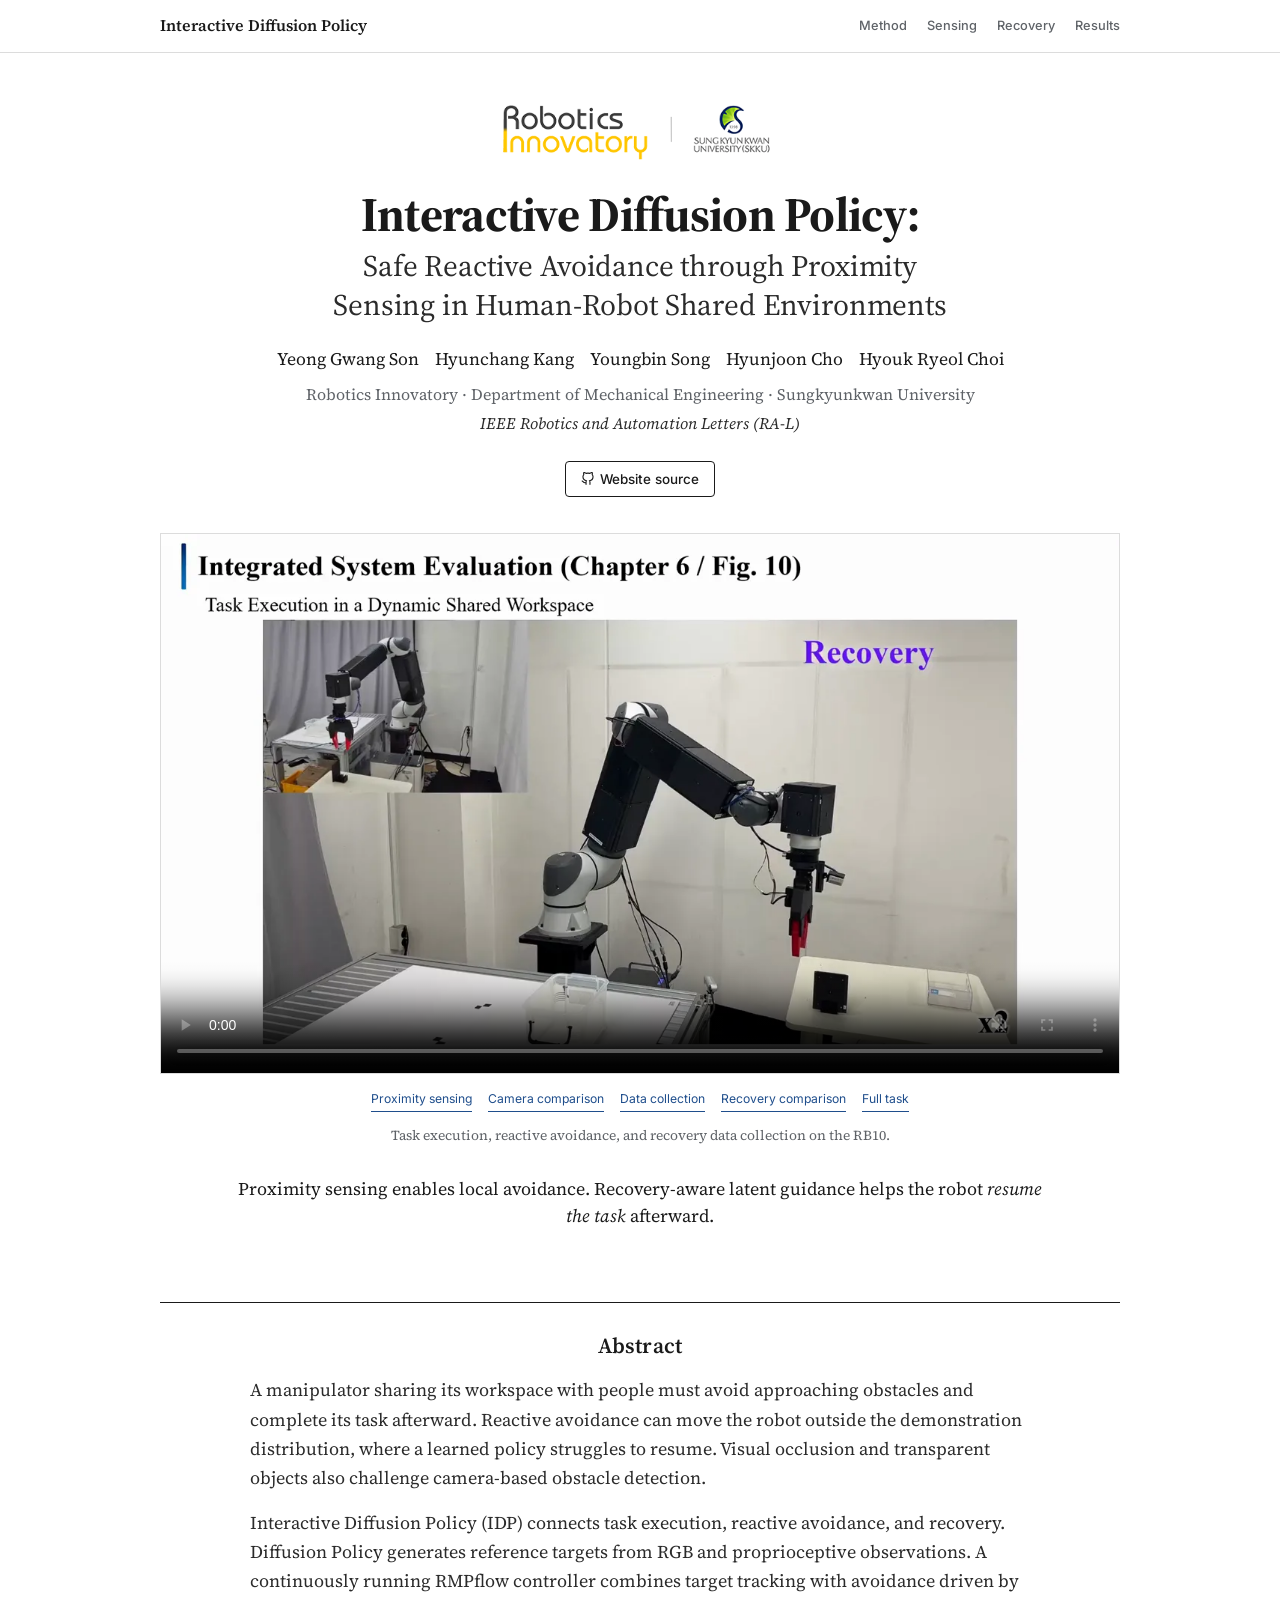
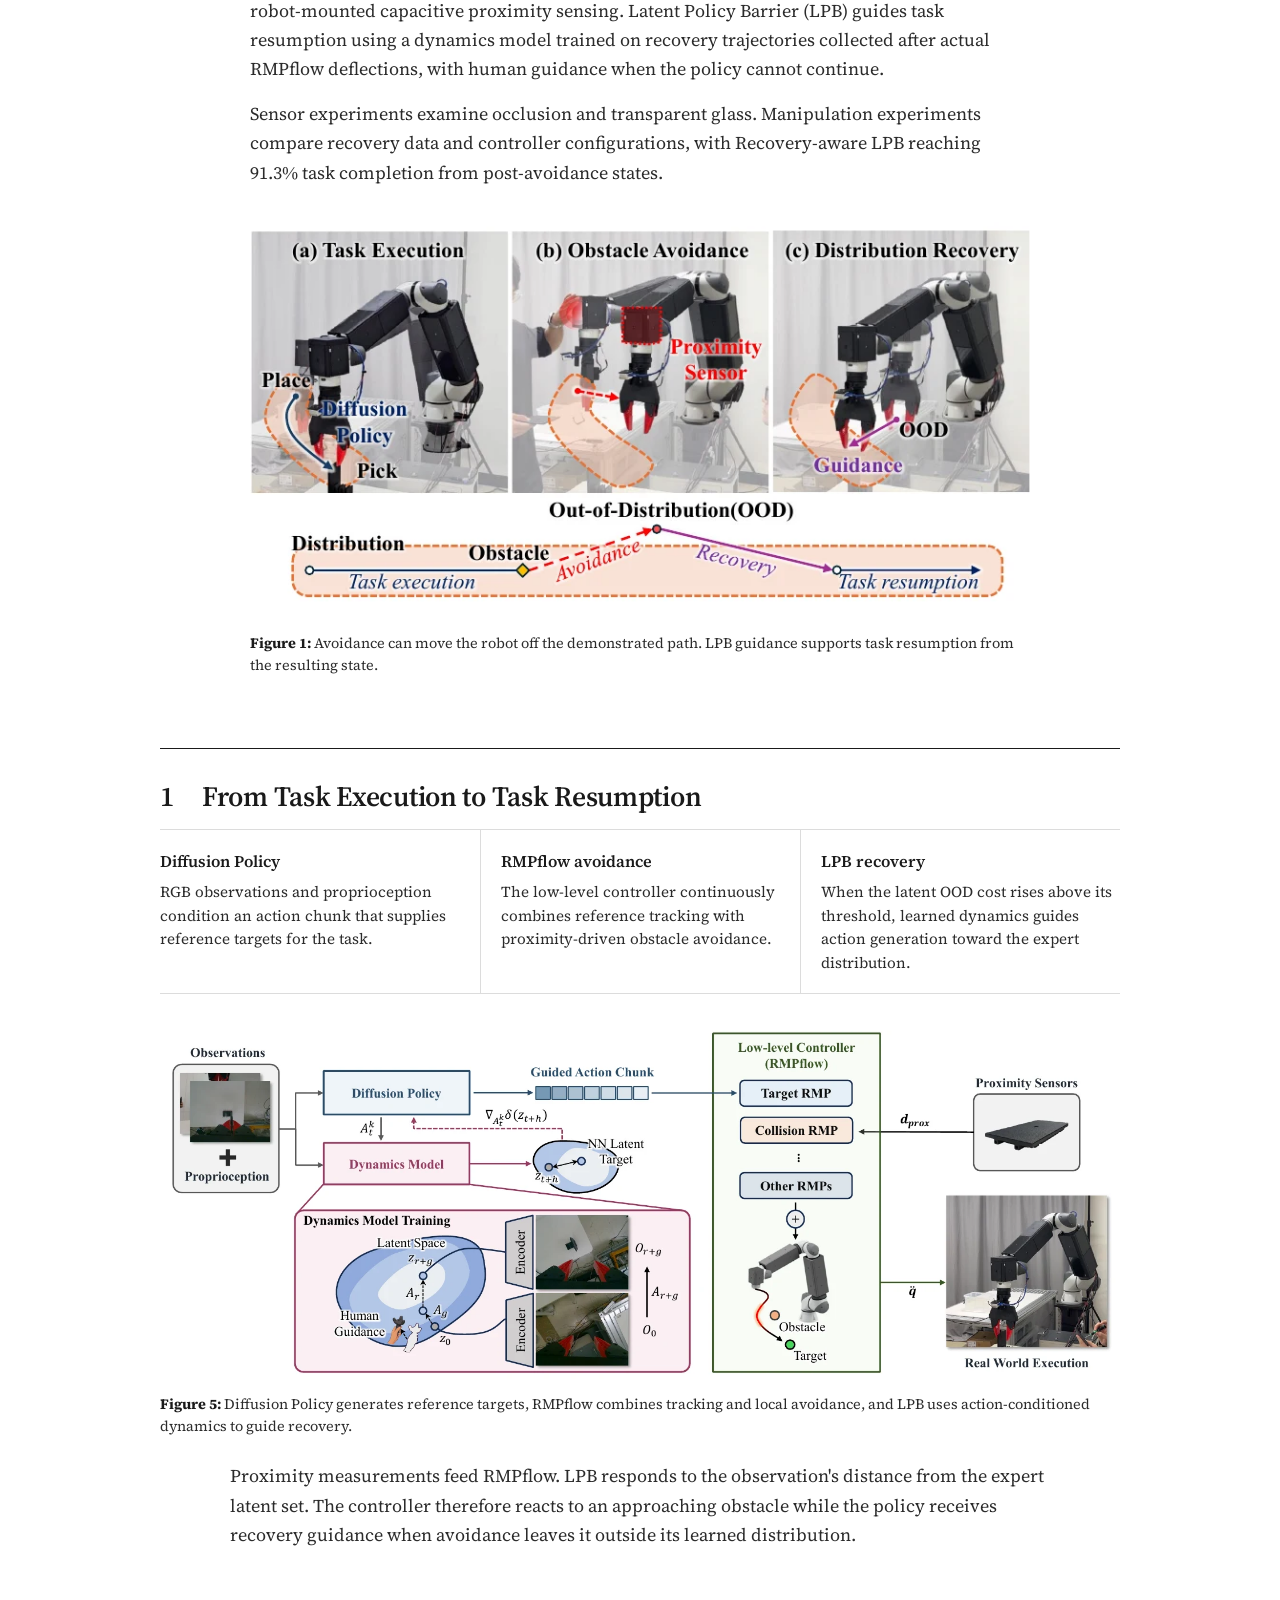
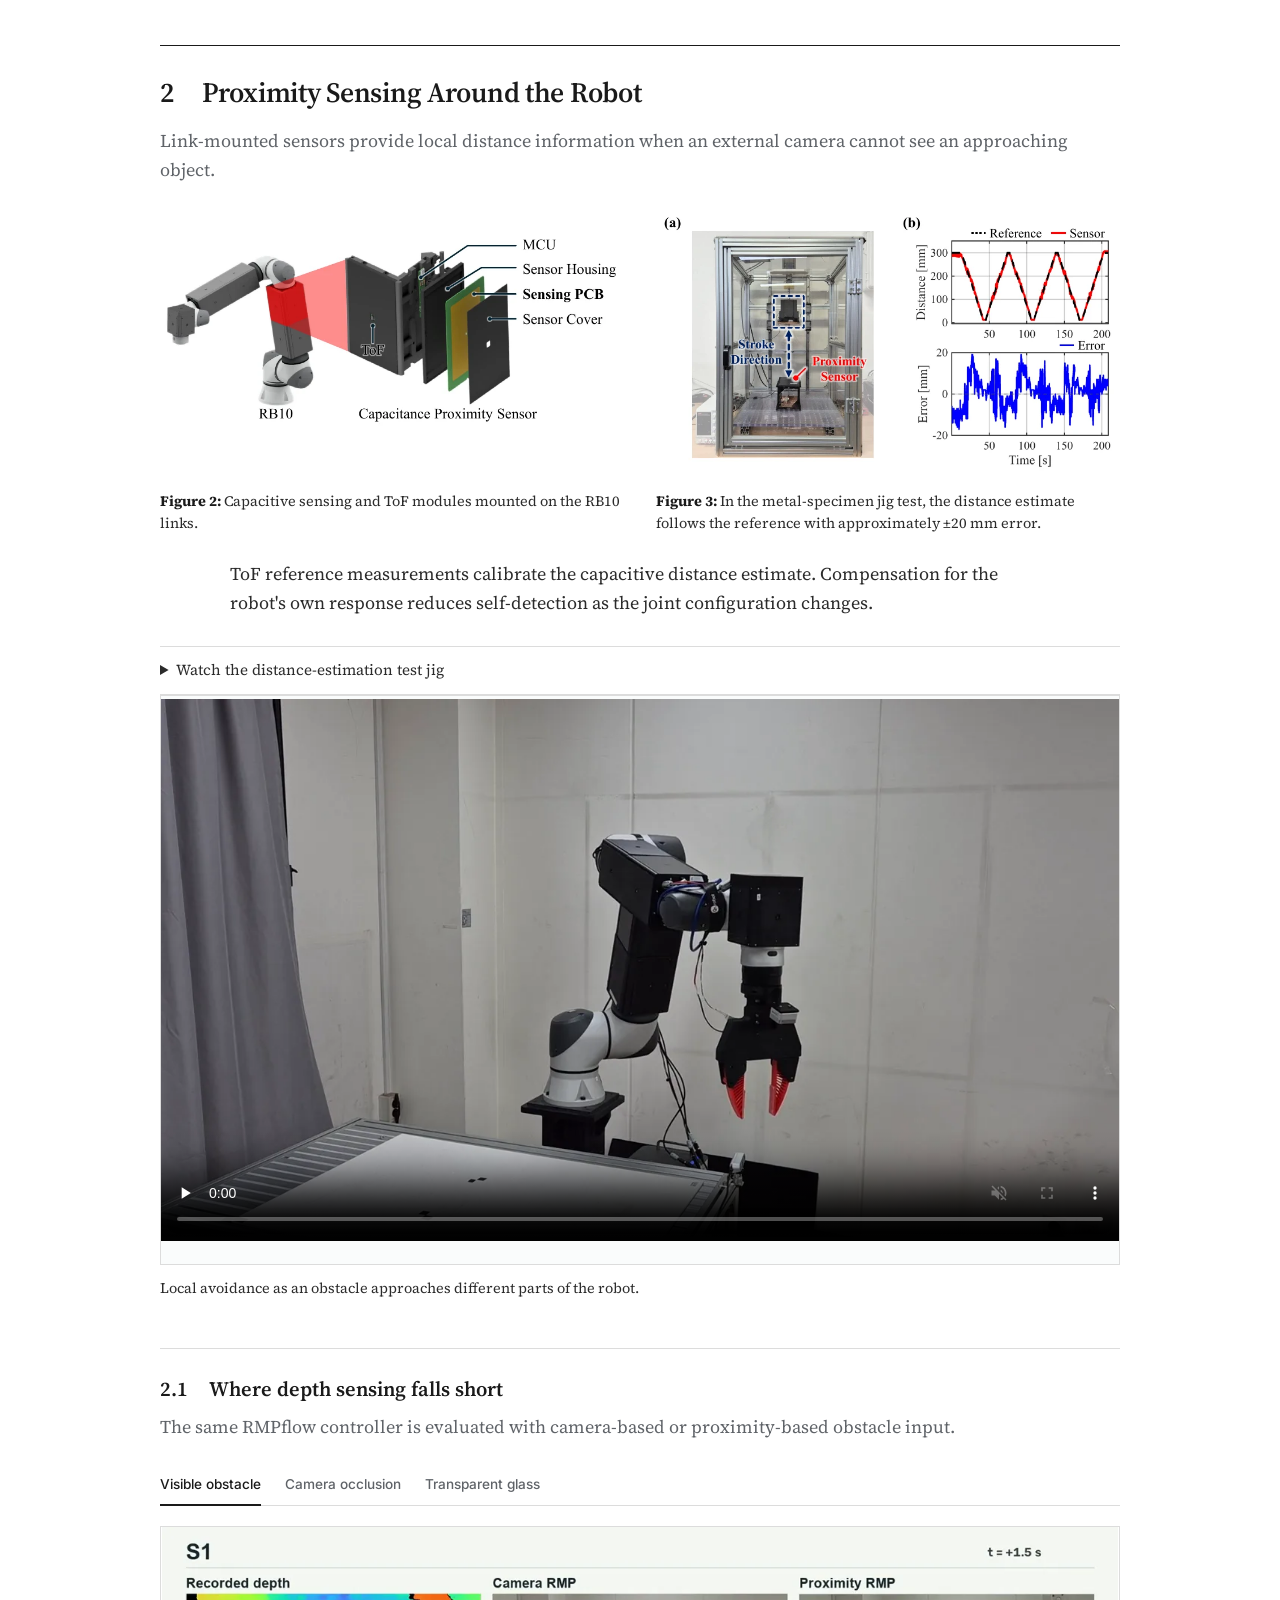
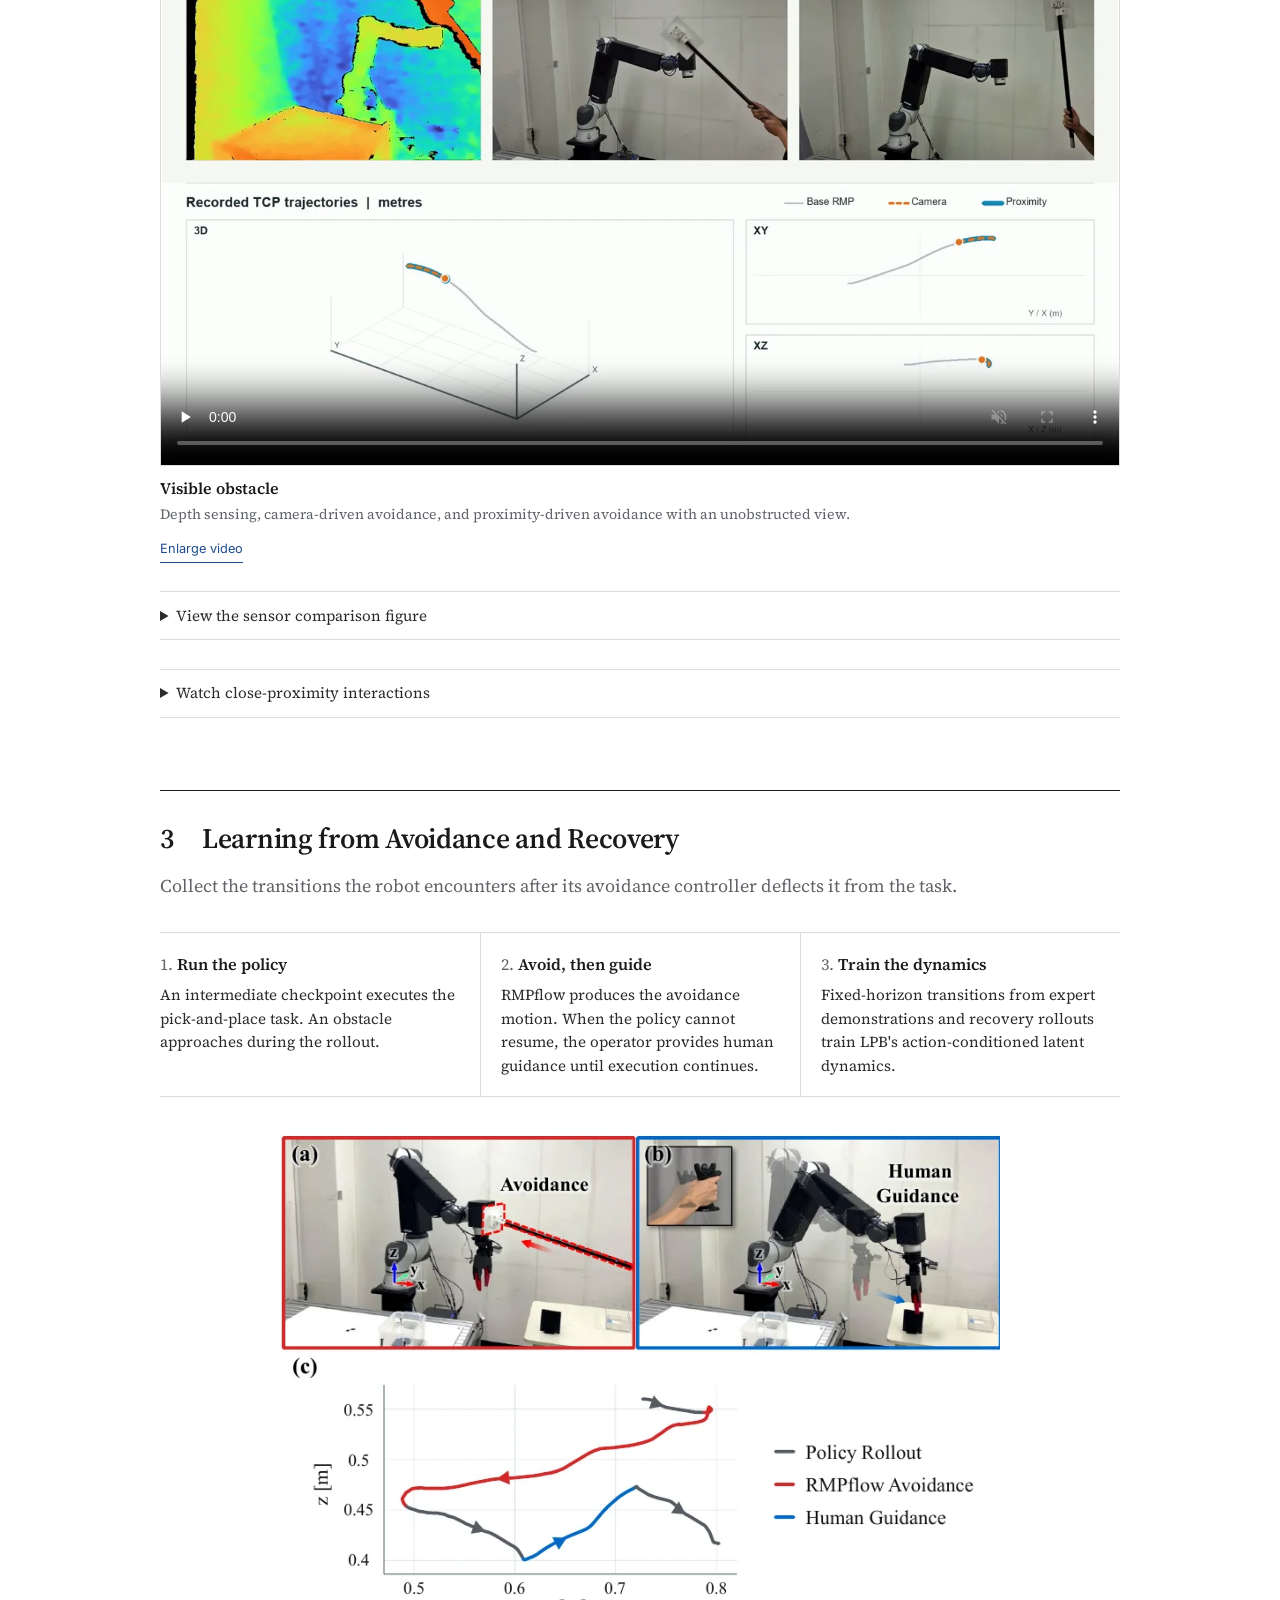
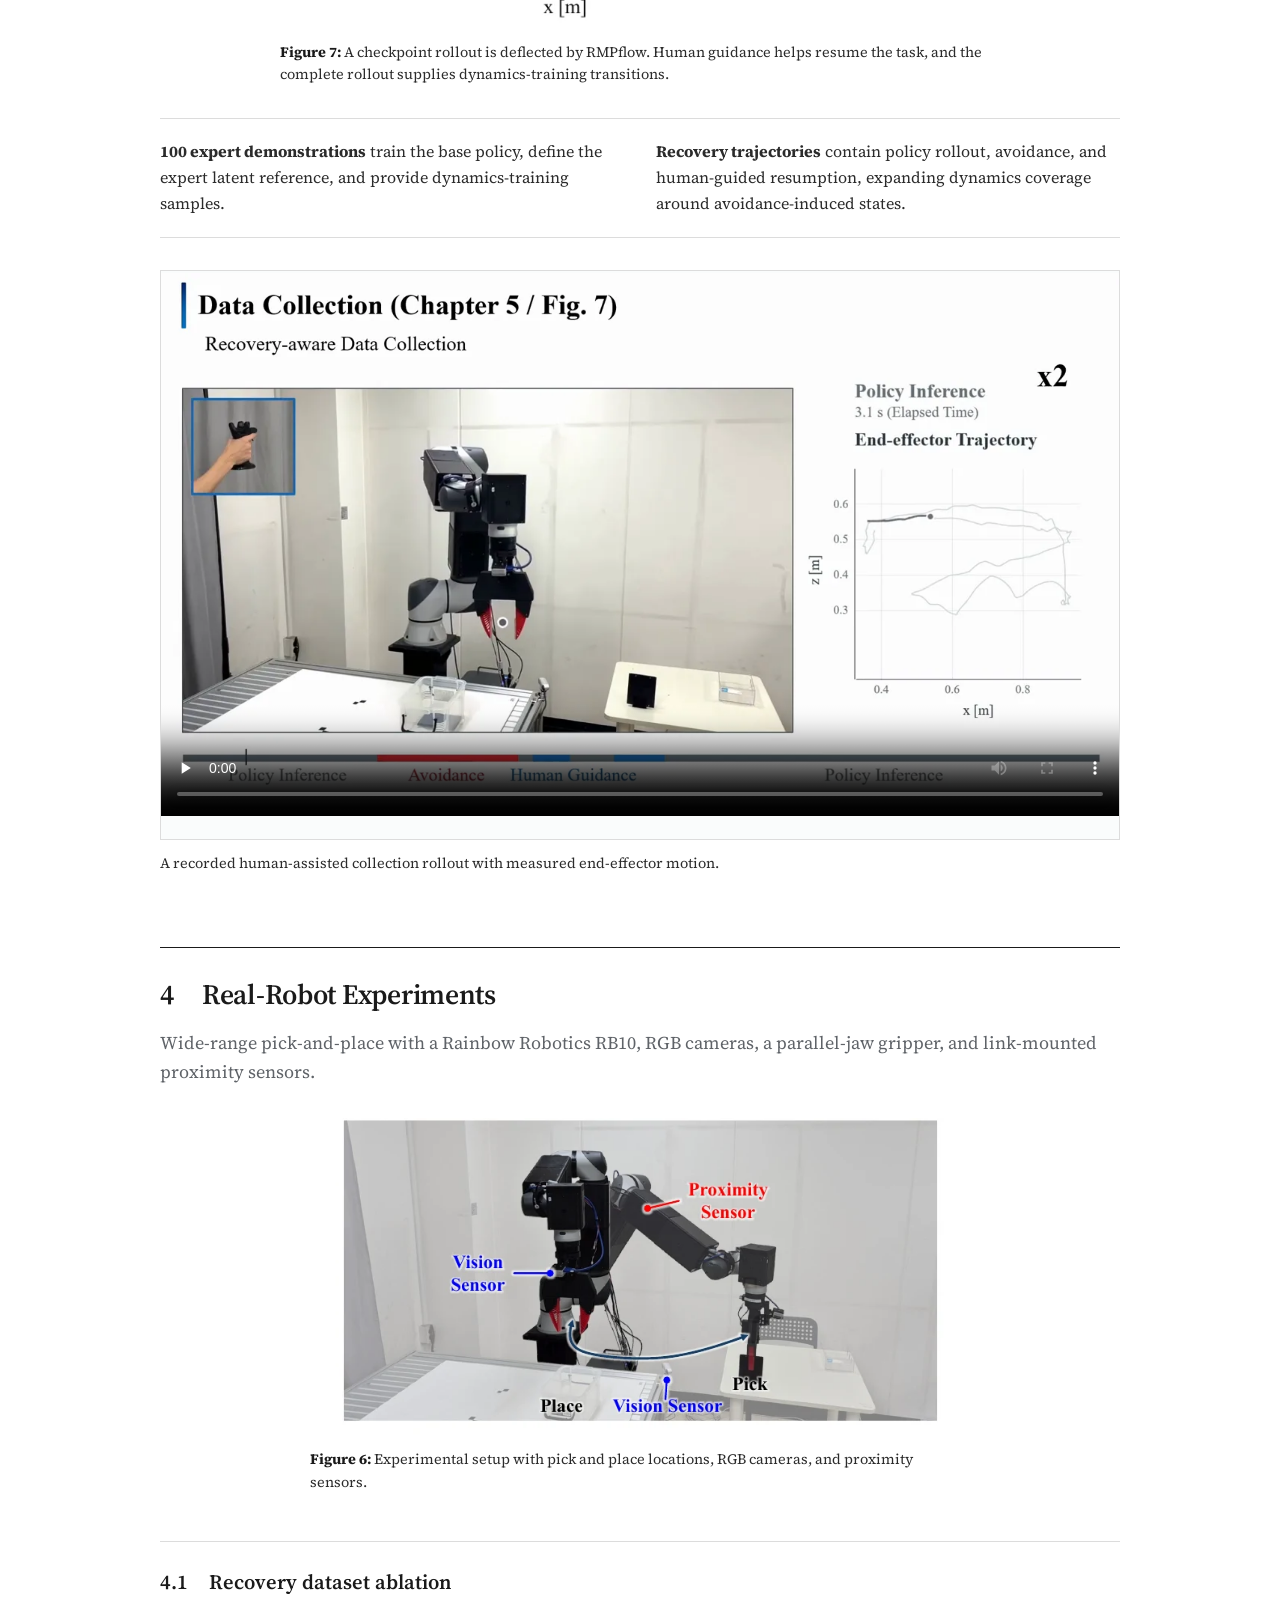
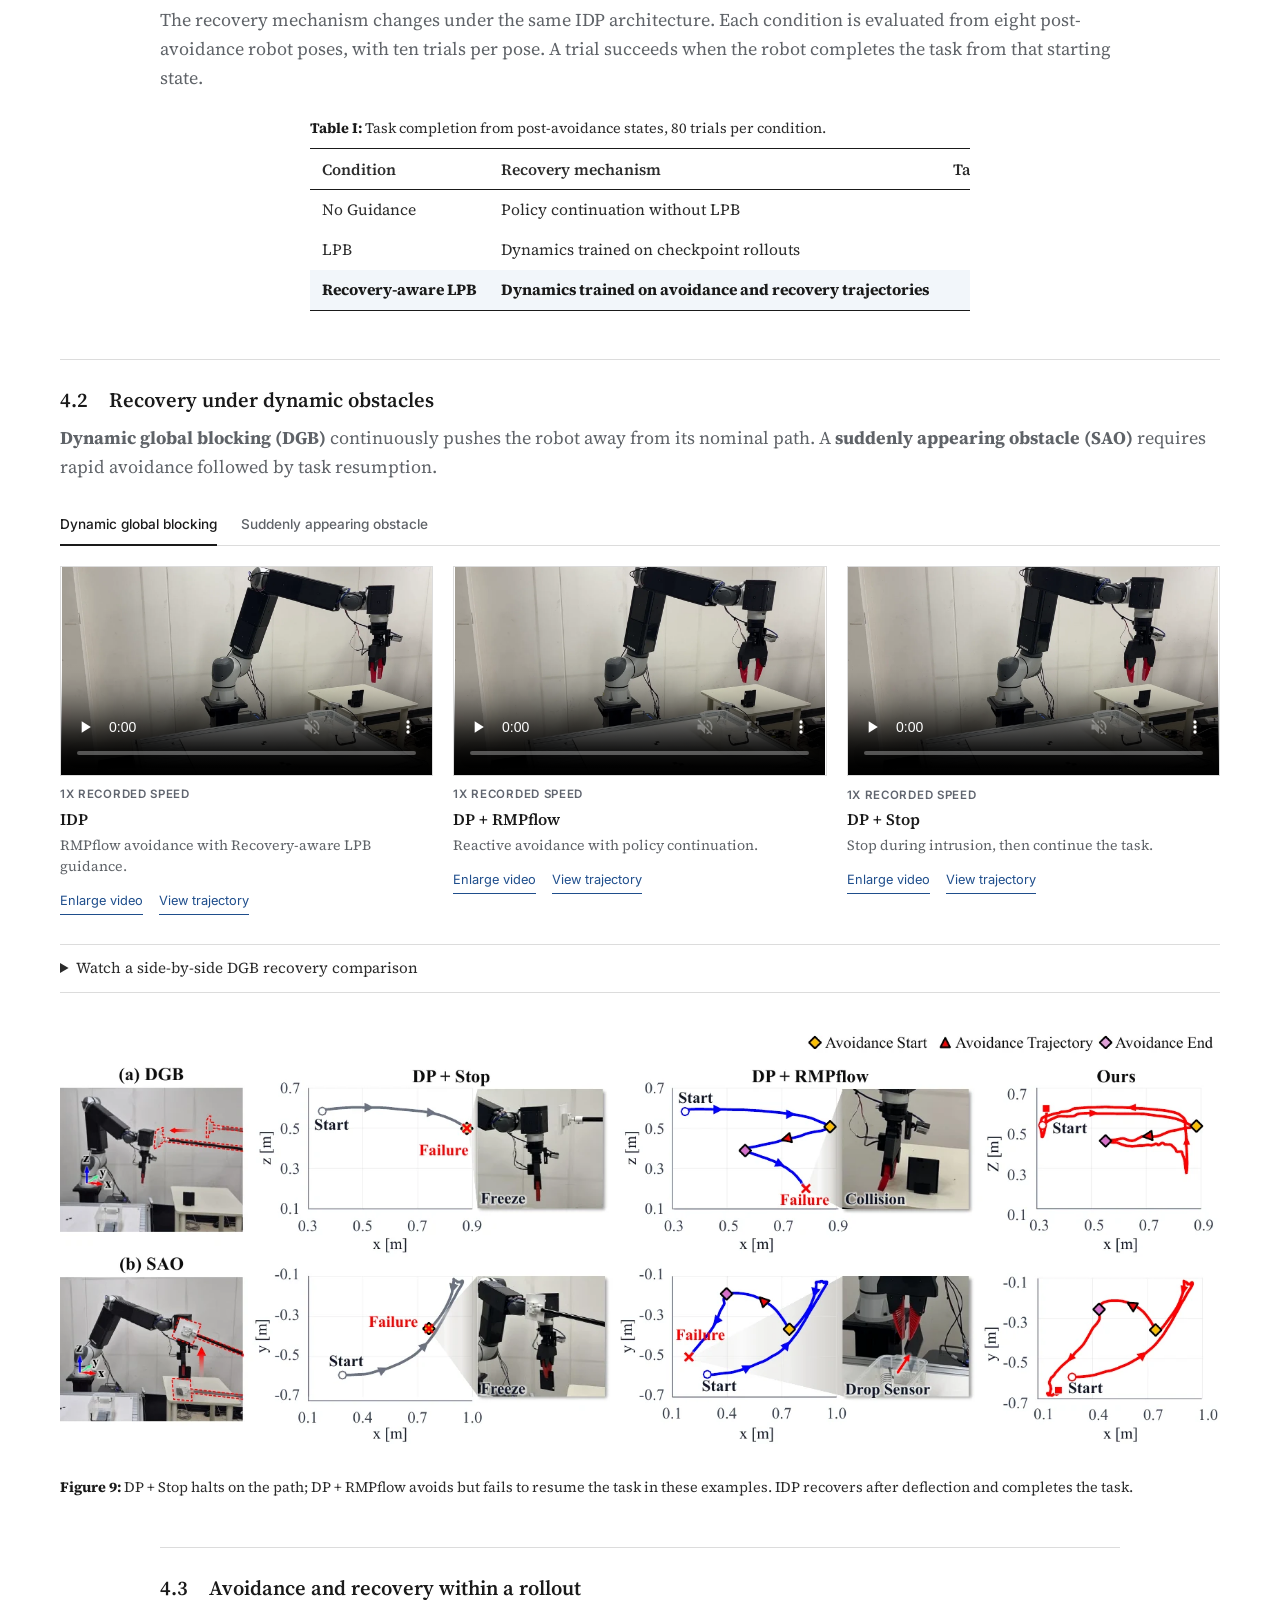
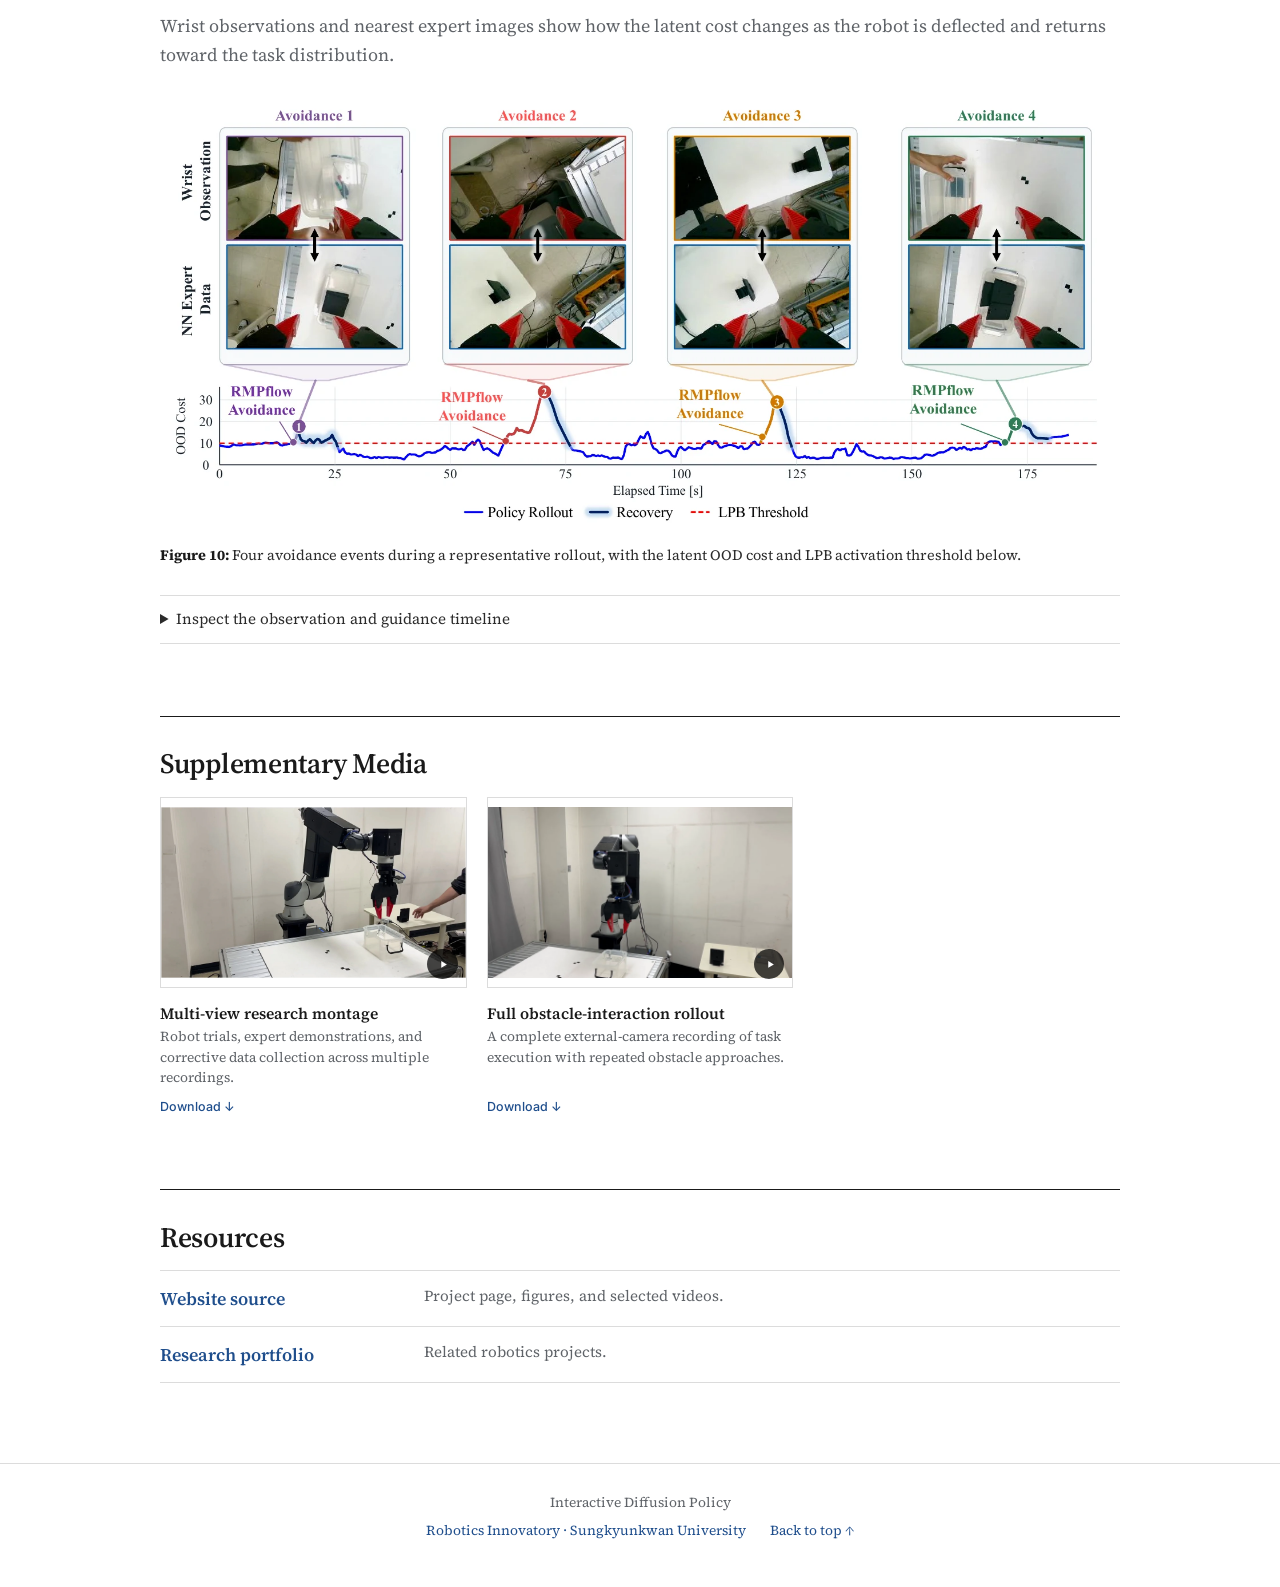
==== commit 181481cc: "Add manuscript author list to project page" ====
--- a/public/index.html
+++ b/public/index.html
@@ -4,11 +4,16 @@
   <meta charset="UTF-8"><meta name="viewport" content="width=device-width, initial-scale=1">
   <meta name="description" content="Interactive Diffusion Policy combines robot-mounted proximity sensing, reactive RMPflow avoidance, and recovery-aware latent guidance for task resumption in human-robot shared workspaces.">
   <meta name="robots" content="noindex,nofollow">
+  <meta name="author" content="Yeong Gwang Son">
+  <meta name="author" content="Hyunchang Kang">
+  <meta name="author" content="Youngbin Song">
+  <meta name="author" content="Hyunjoon Cho">
+  <meta name="author" content="Hyouk Ryeol Choi">
   <meta name="color-scheme" content="light"><meta name="theme-color" content="#ffffff">
   <title>Interactive Diffusion Policy: Safe Reactive Avoidance through Proximity Sensing in Human-Robot Shared Environments</title>
   <link rel="preconnect" href="https://fonts.googleapis.com"><link rel="preconnect" href="https://fonts.gstatic.com" crossorigin>
   <link href="https://fonts.googleapis.com/css2?family=Inter:wght@400;500;600&family=Source+Serif+4:ital,opsz,wght@0,8..60,400;0,8..60,600;0,8..60,700;1,8..60,400&display=swap" rel="stylesheet">
-  <link rel="icon" href="icon.svg" type="image/svg+xml"><link rel="stylesheet" href="style.css?v=11411f25e17a">
+  <link rel="icon" href="icon.svg" type="image/svg+xml"><link rel="stylesheet" href="style.css?v=6d4dadbda0e0">
   <script defer src="catalog.js?v=eeed02028821"></script><script defer src="app.js?v=00219e8bdcea"></script>
 </head>
 <body>
@@ -25,6 +30,13 @@
     <img src="skku-robotics-innovatory-logo.png" width="344" height="74" alt="Robotics Innovatory, Sungkyunkwan University">
   </a>
   <h1 class="publication-title"><span class="title-main">Interactive Diffusion<wbr> Policy:</span> <span class="title-sub">Safe Reactive Avoidance through Proximity Sensing in Human-Robot Shared Environments</span></h1>
+  <ul class="publication-authors" aria-label="Authors">
+    <li>Yeong Gwang Son</li>
+    <li>Hyunchang Kang</li>
+    <li>Youngbin Song</li>
+    <li>Hyunjoon Cho</li>
+    <li>Hyouk Ryeol Choi</li>
+  </ul>
   <div class="publication-affiliation">Robotics Innovatory · Department of Mechanical Engineering · Sungkyunkwan University</div>
   <div class="publication-venue">IEEE Robotics and Automation Letters (RA-L)</div>
   <div class="publication-links"><a class="button" href="https://github.com/sksc1027-glitch/interactive-diffusion-policy" target="_blank" rel="noopener"><span class="icon"><svg viewBox="0 0 24 24" fill="none" stroke="currentColor" stroke-width="2" stroke-linecap="round" stroke-linejoin="round" aria-hidden="true"><path d="M9 19c-5 1.5-5-2.5-7-3m14 6v-3.87a3.37 3.37 0 0 0-.94-2.61c3.14-.35 6.44-1.54 6.44-7A5.44 5.44 0 0 0 20 4.77 5.07 5.07 0 0 0 19.91 1S18.73.65 16 2.48a13.38 13.38 0 0 0-7 0C6.27.65 5.09 1 5.09 1A5.07 5.07 0 0 0 5 4.77a5.44 5.44 0 0 0-1.5 3.78c0 5.42 3.3 6.61 6.44 7A3.37 3.37 0 0 0 9 18.13V22"/></svg></span><span>Website source</span></a></div>
--- a/public/style.css
+++ b/public/style.css
@@ -69,7 +69,8 @@
 .institution-lockup img{width:min(280px,66vw);height:auto}
 .publication-title{max-width:900px;margin:0 auto 1.25rem;font-size:clamp(2rem,4.4vw,3rem);font-weight:700;line-height:1.12;letter-spacing:-.015em;text-wrap:balance;overflow-wrap:break-word;word-break:normal}
 .title-sub{display:block;margin-top:.35rem;font-size:.62em;font-weight:400;line-height:1.3;letter-spacing:-.005em;color:var(--text)}
-.publication-authors{margin-bottom:.2rem;font-size:1.1rem;color:var(--ink)}
+.publication-authors{display:flex;flex-wrap:wrap;justify-content:center;gap:.25rem 1rem;margin:0 auto .55rem;padding:0;list-style:none;font-size:1.1rem;color:var(--ink)}
+.publication-authors li{white-space:nowrap}
 .publication-affiliation{margin-bottom:.2rem;font-size:1rem;color:var(--muted)}
 .publication-venue{font-size:1rem;font-style:italic;color:var(--text)}
 .publication-links{display:flex;flex-wrap:wrap;justify-content:center;gap:.5rem;margin-top:1.5rem}
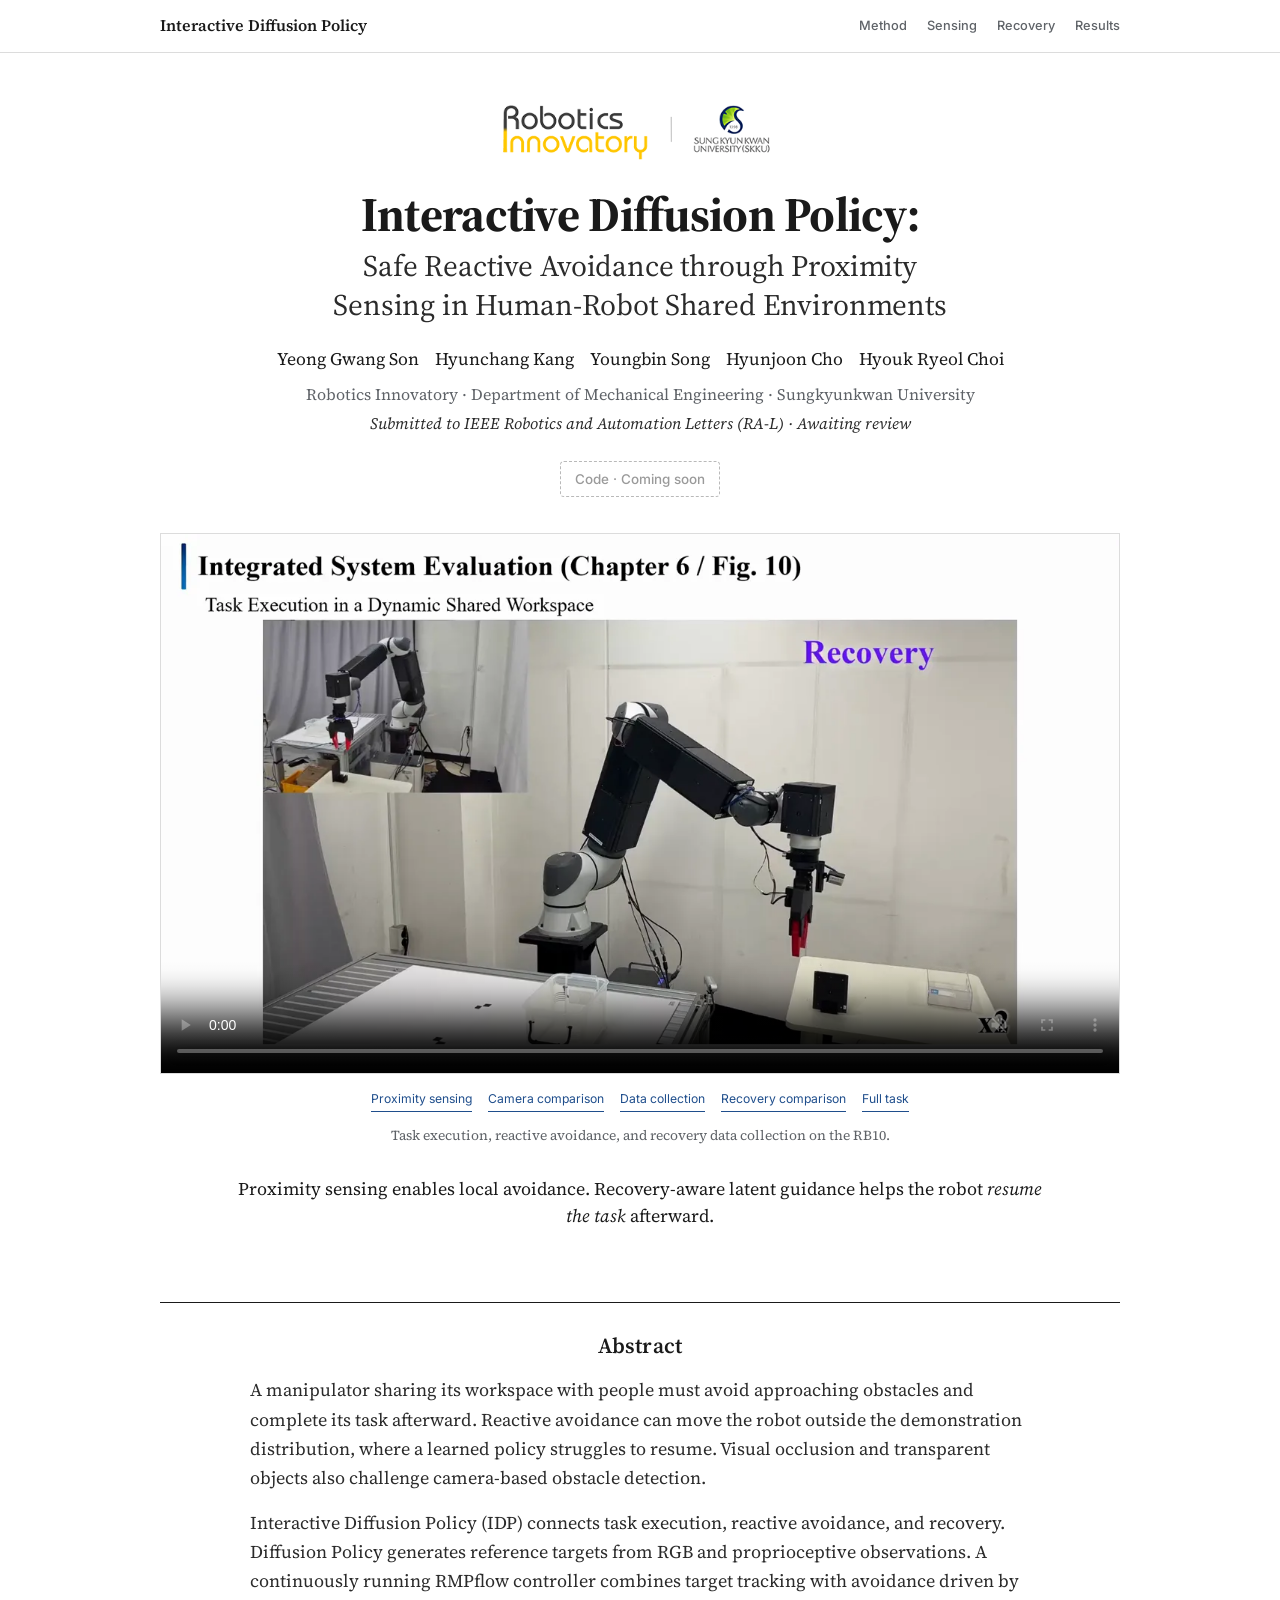
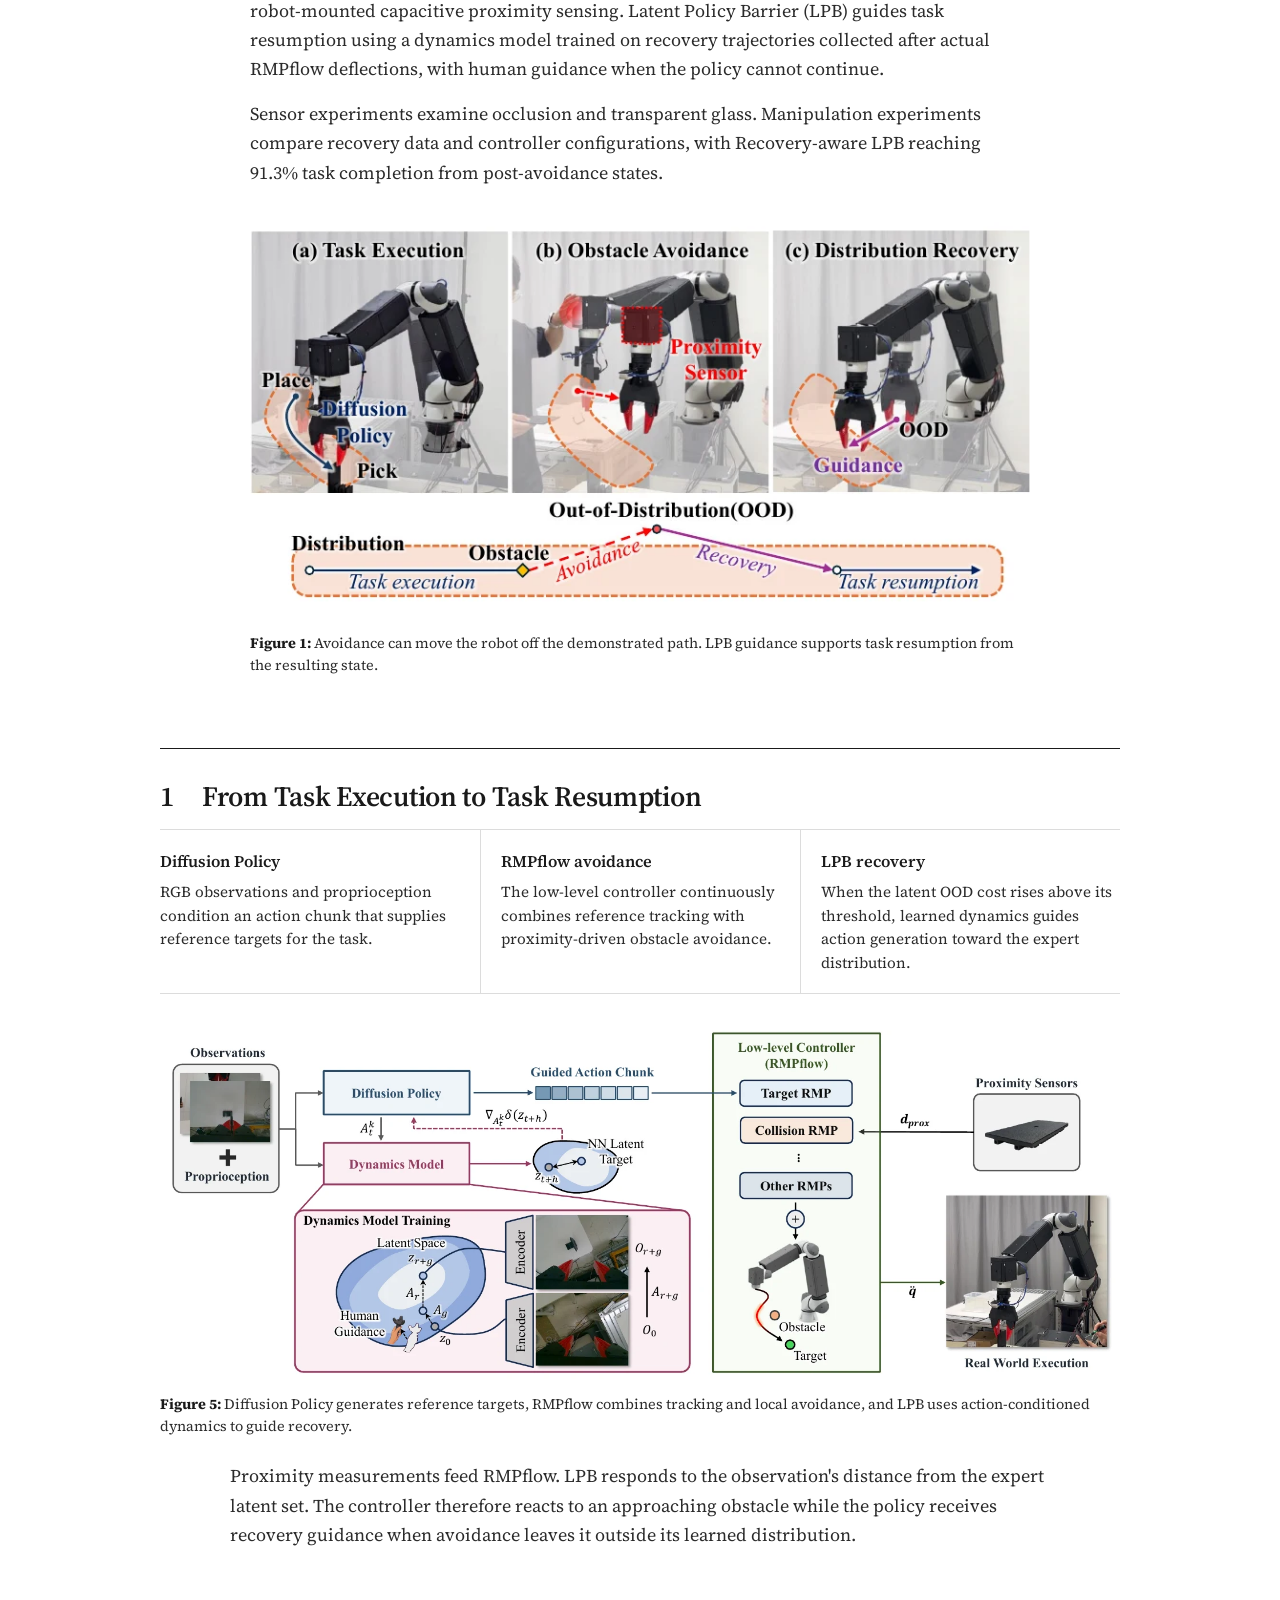
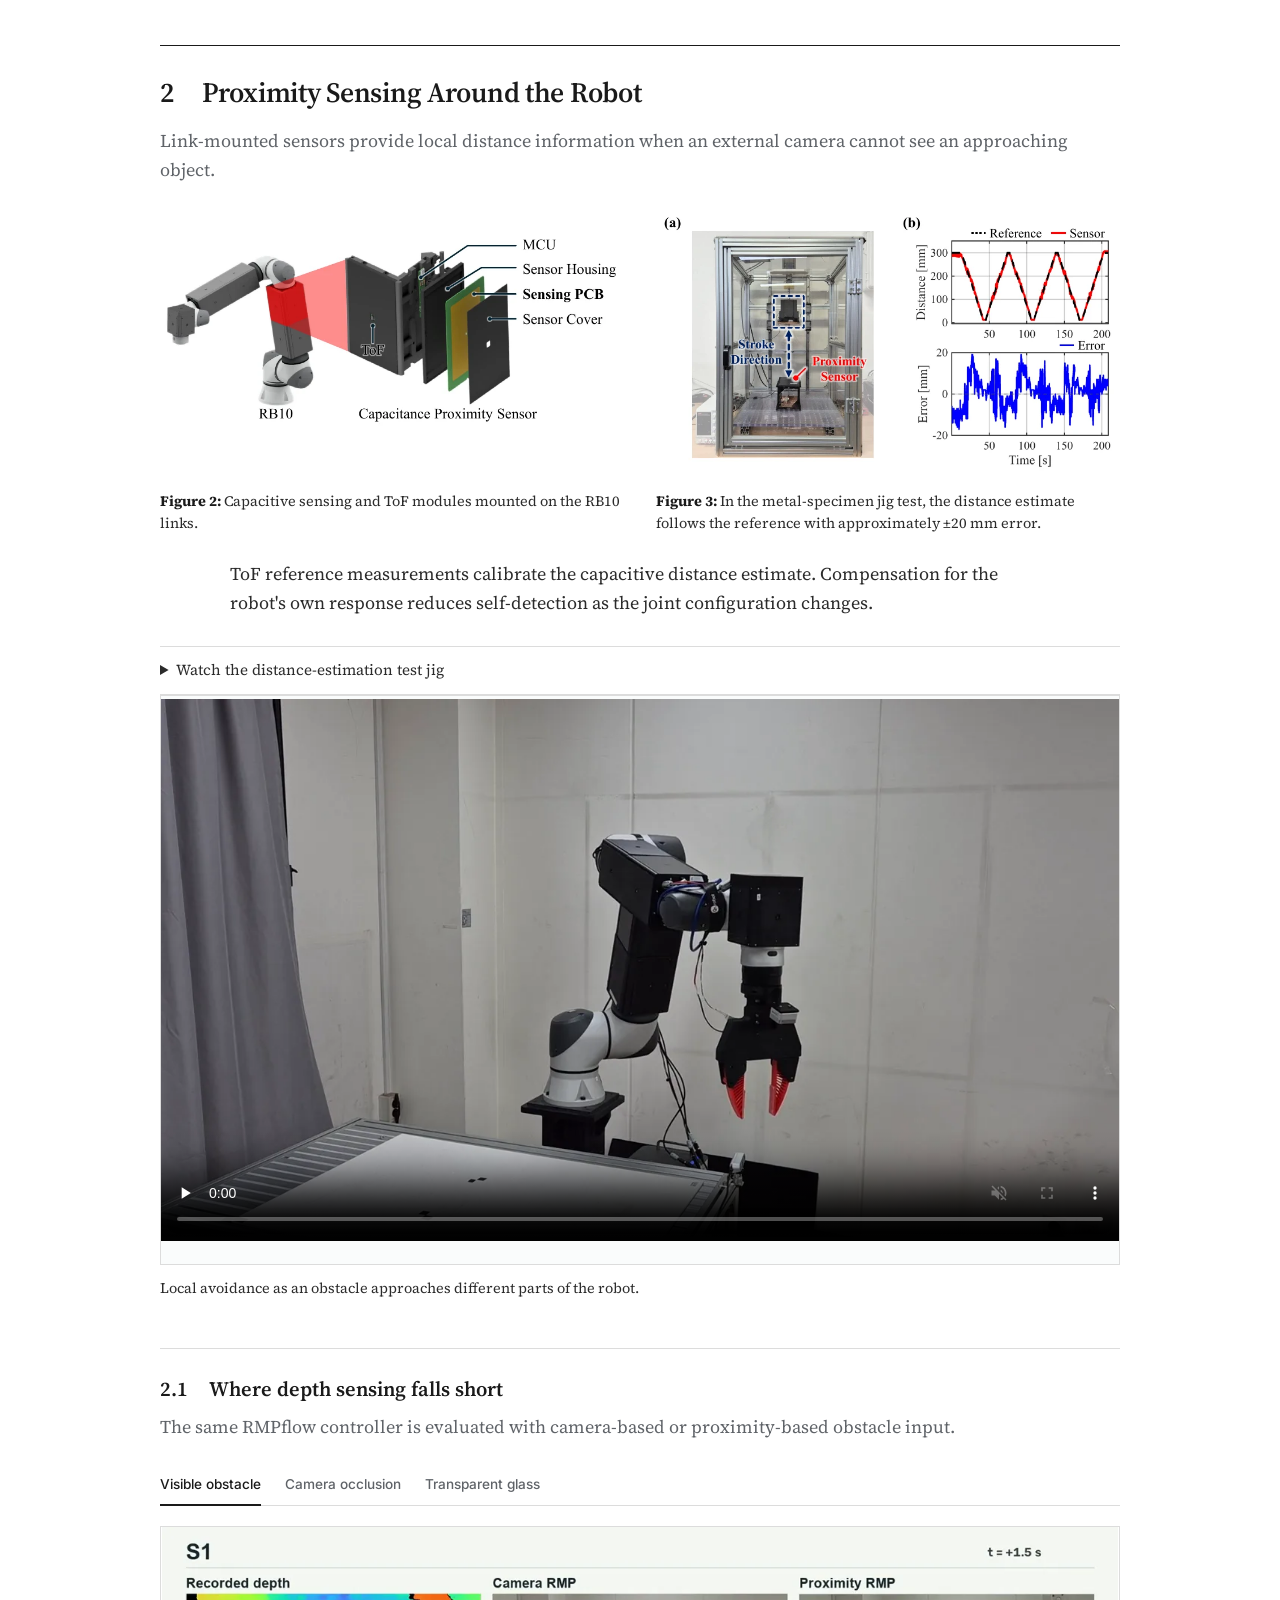
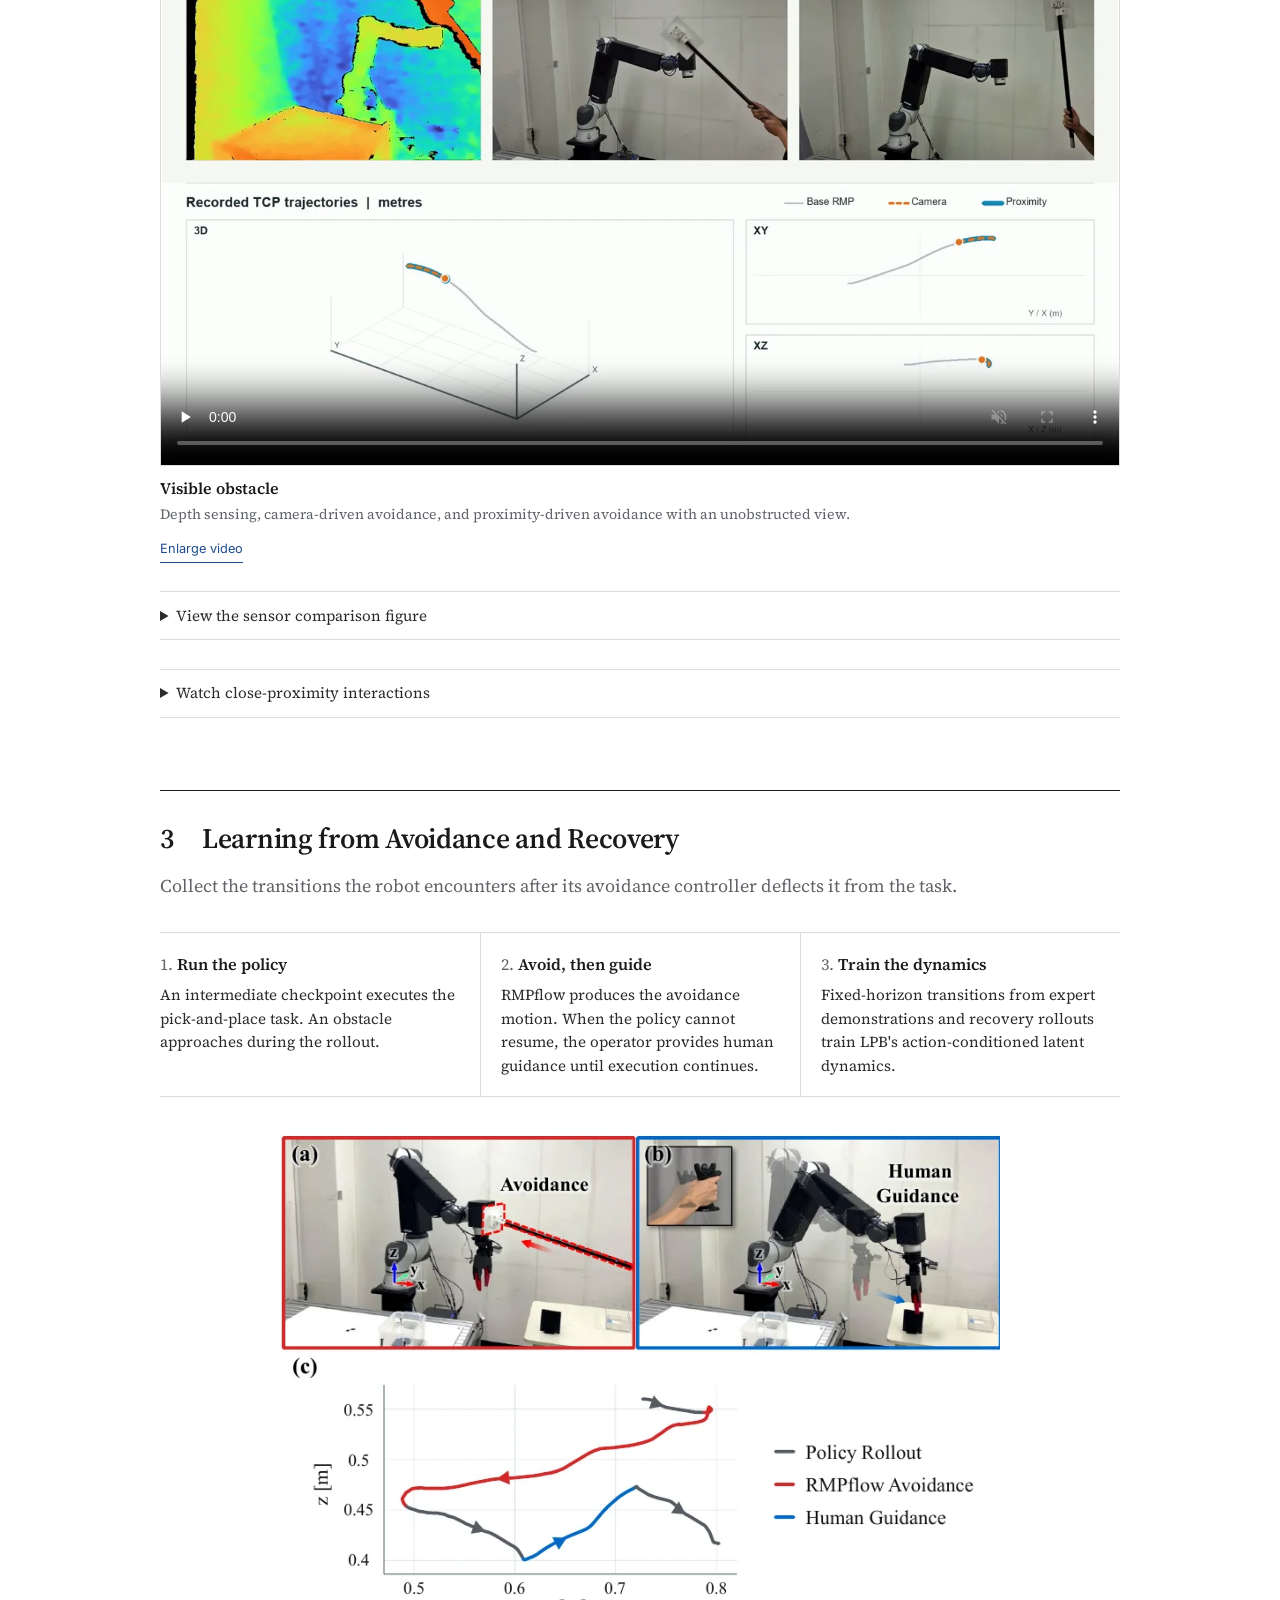
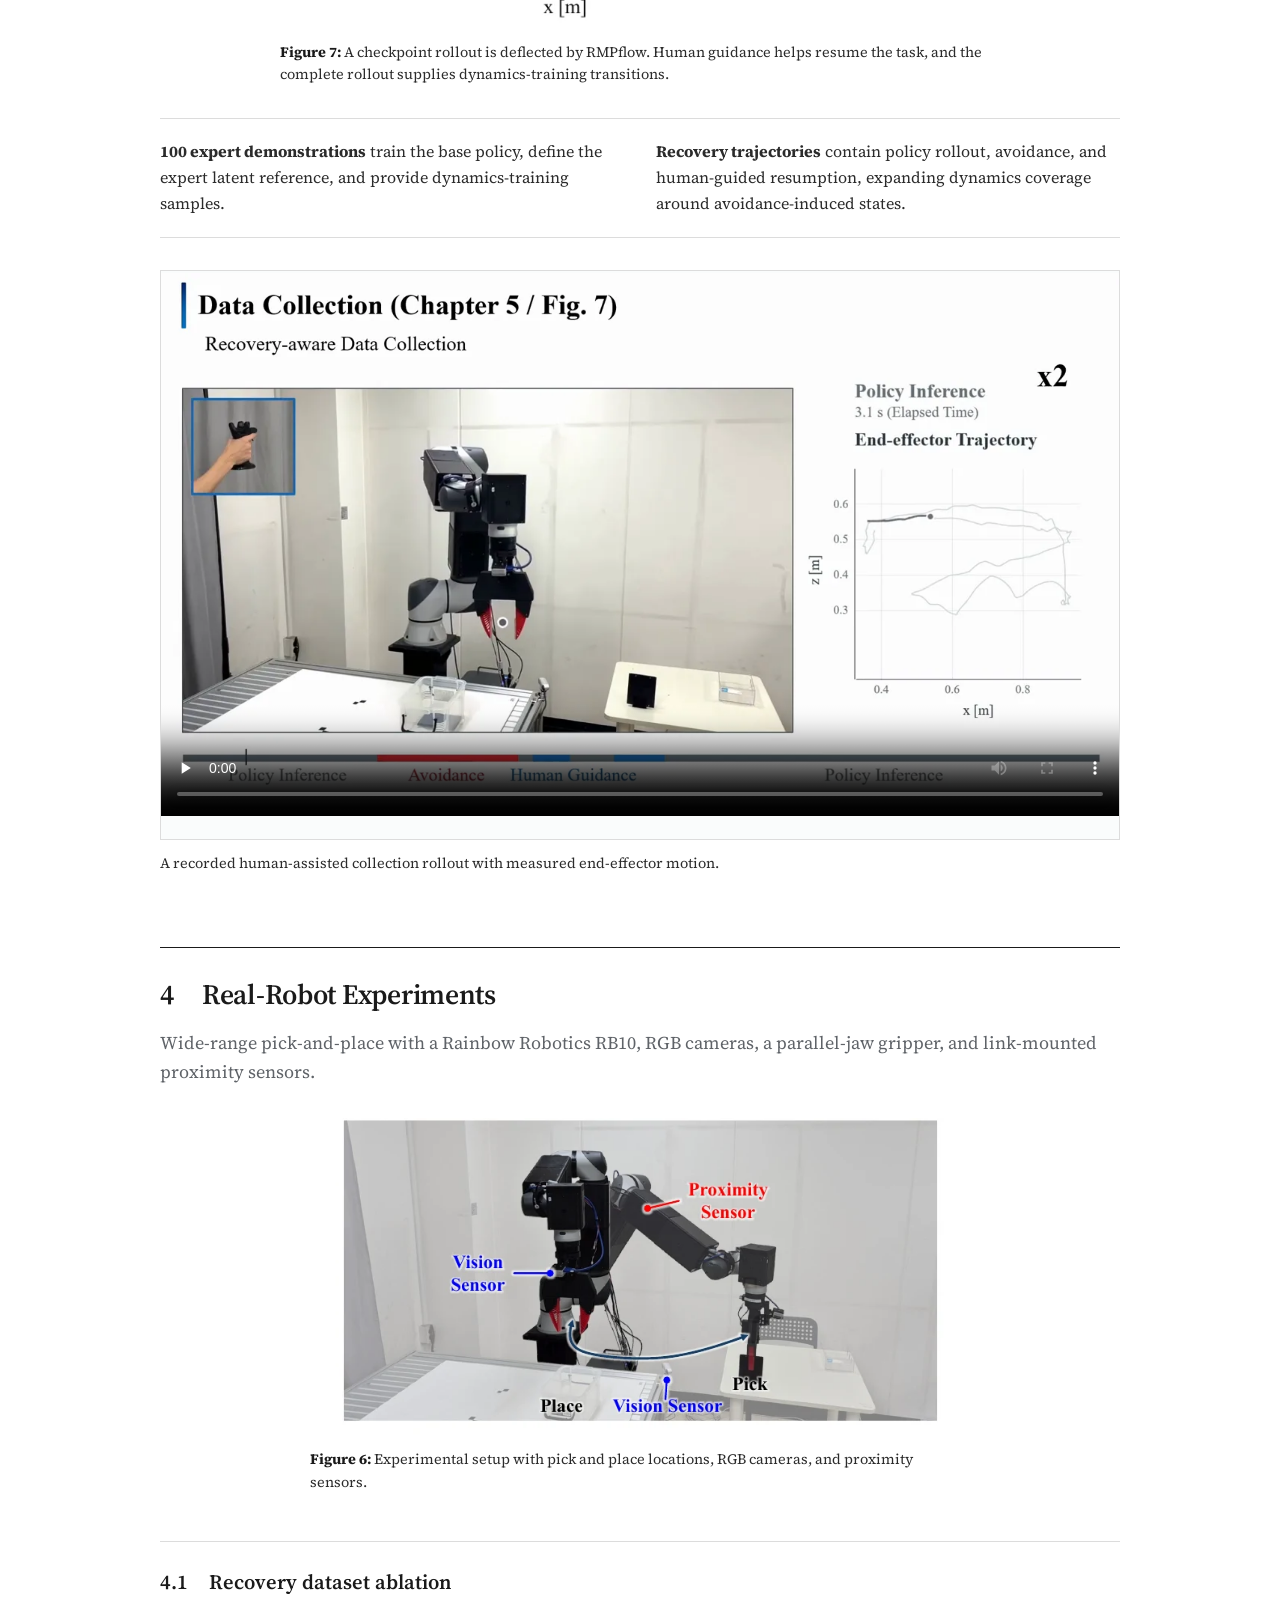
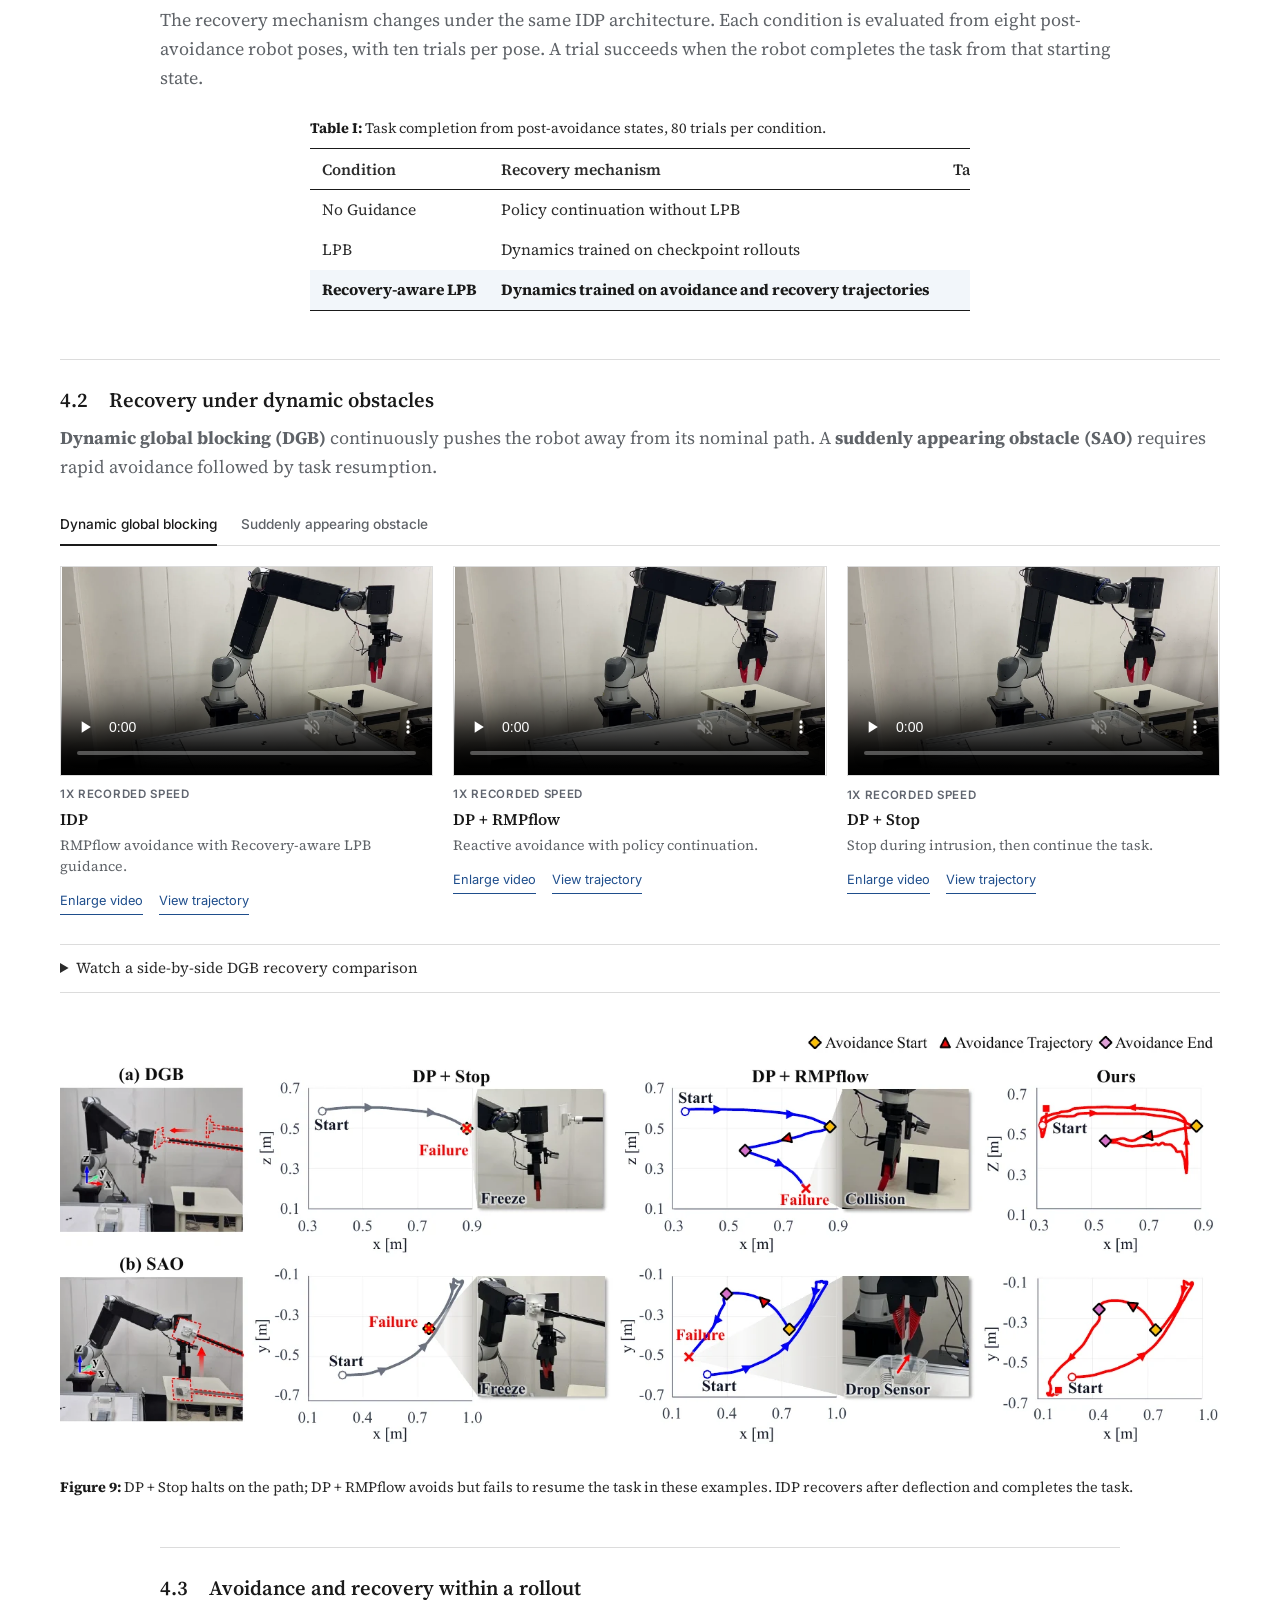
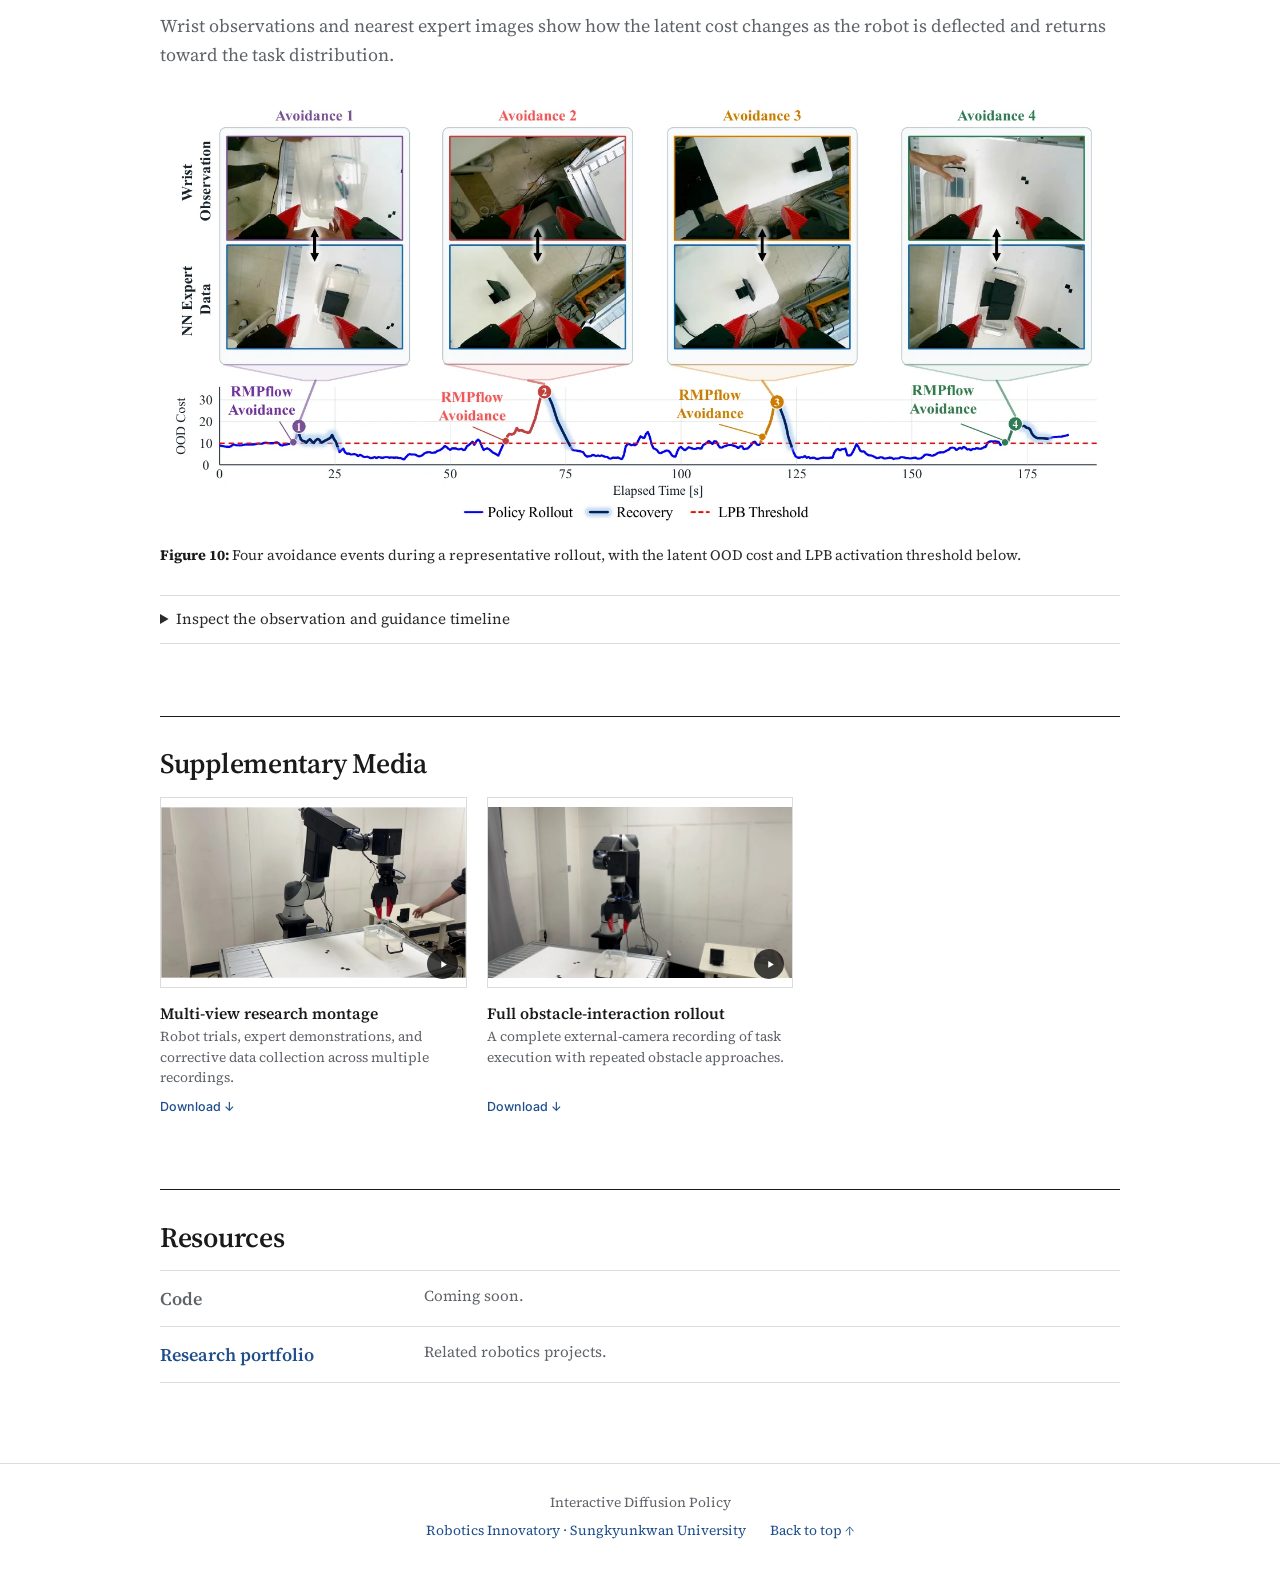
==== commit 9ba593dd: "Update submission and code availability status" ====
--- a/public/index.html
+++ b/public/index.html
@@ -13,7 +13,7 @@
   <title>Interactive Diffusion Policy: Safe Reactive Avoidance through Proximity Sensing in Human-Robot Shared Environments</title>
   <link rel="preconnect" href="https://fonts.googleapis.com"><link rel="preconnect" href="https://fonts.gstatic.com" crossorigin>
   <link href="https://fonts.googleapis.com/css2?family=Inter:wght@400;500;600&family=Source+Serif+4:ital,opsz,wght@0,8..60,400;0,8..60,600;0,8..60,700;1,8..60,400&display=swap" rel="stylesheet">
-  <link rel="icon" href="icon.svg" type="image/svg+xml"><link rel="stylesheet" href="style.css?v=6d4dadbda0e0">
+  <link rel="icon" href="icon.svg" type="image/svg+xml"><link rel="stylesheet" href="style.css?v=449163284df3">
   <script defer src="catalog.js?v=eeed02028821"></script><script defer src="app.js?v=00219e8bdcea"></script>
 </head>
 <body>
@@ -38,8 +38,8 @@
     <li>Hyouk Ryeol Choi</li>
   </ul>
   <div class="publication-affiliation">Robotics Innovatory · Department of Mechanical Engineering · Sungkyunkwan University</div>
-  <div class="publication-venue">IEEE Robotics and Automation Letters (RA-L)</div>
-  <div class="publication-links"><a class="button" href="https://github.com/sksc1027-glitch/interactive-diffusion-policy" target="_blank" rel="noopener"><span class="icon"><svg viewBox="0 0 24 24" fill="none" stroke="currentColor" stroke-width="2" stroke-linecap="round" stroke-linejoin="round" aria-hidden="true"><path d="M9 19c-5 1.5-5-2.5-7-3m14 6v-3.87a3.37 3.37 0 0 0-.94-2.61c3.14-.35 6.44-1.54 6.44-7A5.44 5.44 0 0 0 20 4.77 5.07 5.07 0 0 0 19.91 1S18.73.65 16 2.48a13.38 13.38 0 0 0-7 0C6.27.65 5.09 1 5.09 1A5.07 5.07 0 0 0 5 4.77a5.44 5.44 0 0 0-1.5 3.78c0 5.42 3.3 6.61 6.44 7A3.37 3.37 0 0 0 9 18.13V22"/></svg></span><span>Website source</span></a></div>
+  <div class="publication-venue">Submitted to IEEE Robotics and Automation Letters (RA-L) · Awaiting review</div>
+  <div class="publication-links"><span class="button disabled">Code · Coming soon</span></div>
 </div></section>
 
 <section class="teaser" aria-label="Highlight video"><div class="wrap">
@@ -191,7 +191,7 @@
 <section class="section" id="resources"><div class="wrap">
   <h2 class="title">Resources</h2>
   <ul class="resource-list">
-    <li><a class="resource-card" href="https://github.com/sksc1027-glitch/interactive-diffusion-policy" target="_blank" rel="noopener"><span class="resource-title">Website source</span><span class="resource-desc">Project page, figures, and selected videos.</span></a></li>
+    <li><div class="resource-card resource-card--pending"><span class="resource-title">Code</span><span class="resource-desc">Coming soon.</span></div></li>
     <li><a class="resource-card" href="https://cheesss.github.io/" target="_blank" rel="noopener"><span class="resource-title">Research portfolio</span><span class="resource-desc">Related robotics projects.</span></a></li>
   </ul>
 </div></section>
--- a/public/style.css
+++ b/public/style.css
@@ -198,7 +198,8 @@
 .resource-list li{border-bottom:1px solid var(--rule)}
 .resource-card{display:grid;grid-template-columns:minmax(0,15rem) minmax(0,1fr);gap:1.5rem;padding:.8rem 0;color:var(--text)}
 .resource-card:hover{text-decoration:none}
-.resource-card:hover .resource-title{text-decoration:underline}
+a.resource-card:hover .resource-title{text-decoration:underline}
+.resource-card--pending .resource-title{color:var(--muted)}
 .resource-title{font-weight:600;color:var(--link)}
 .resource-desc{font-size:.95rem;color:var(--muted)}
 
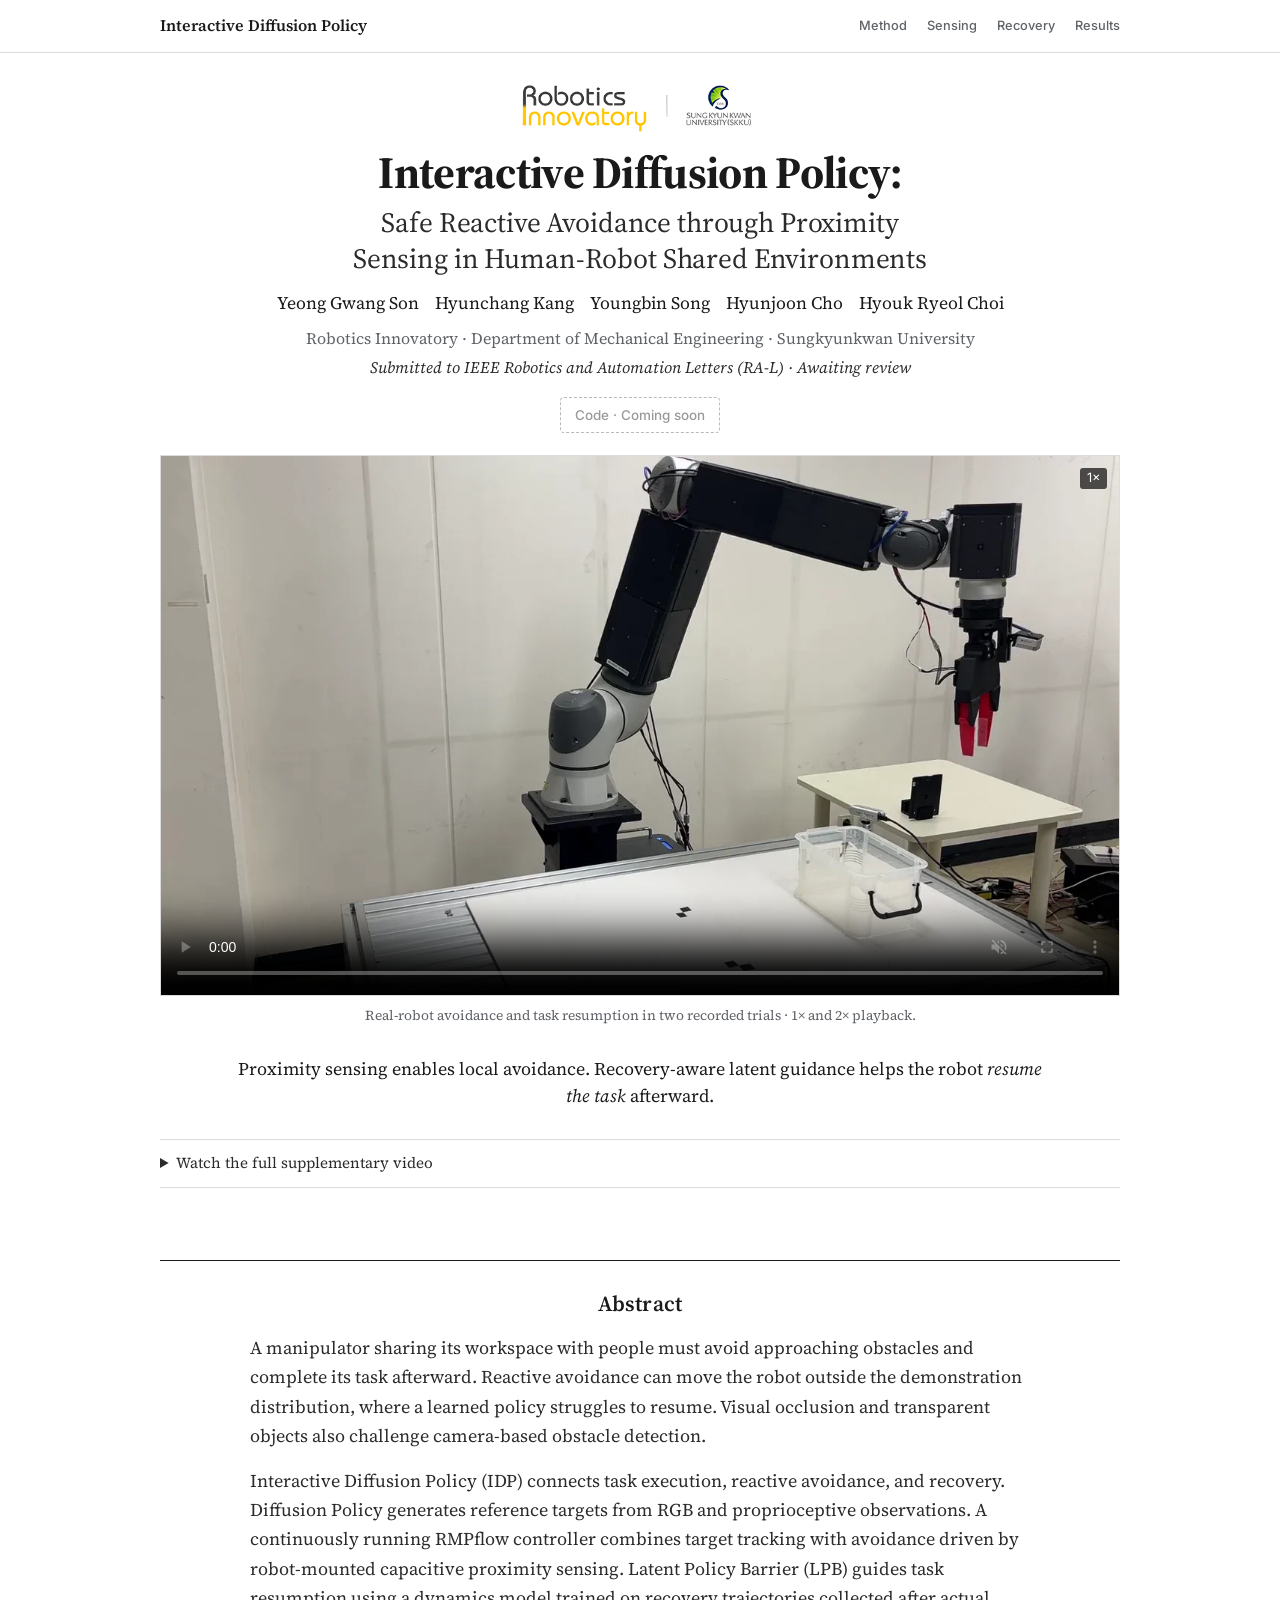
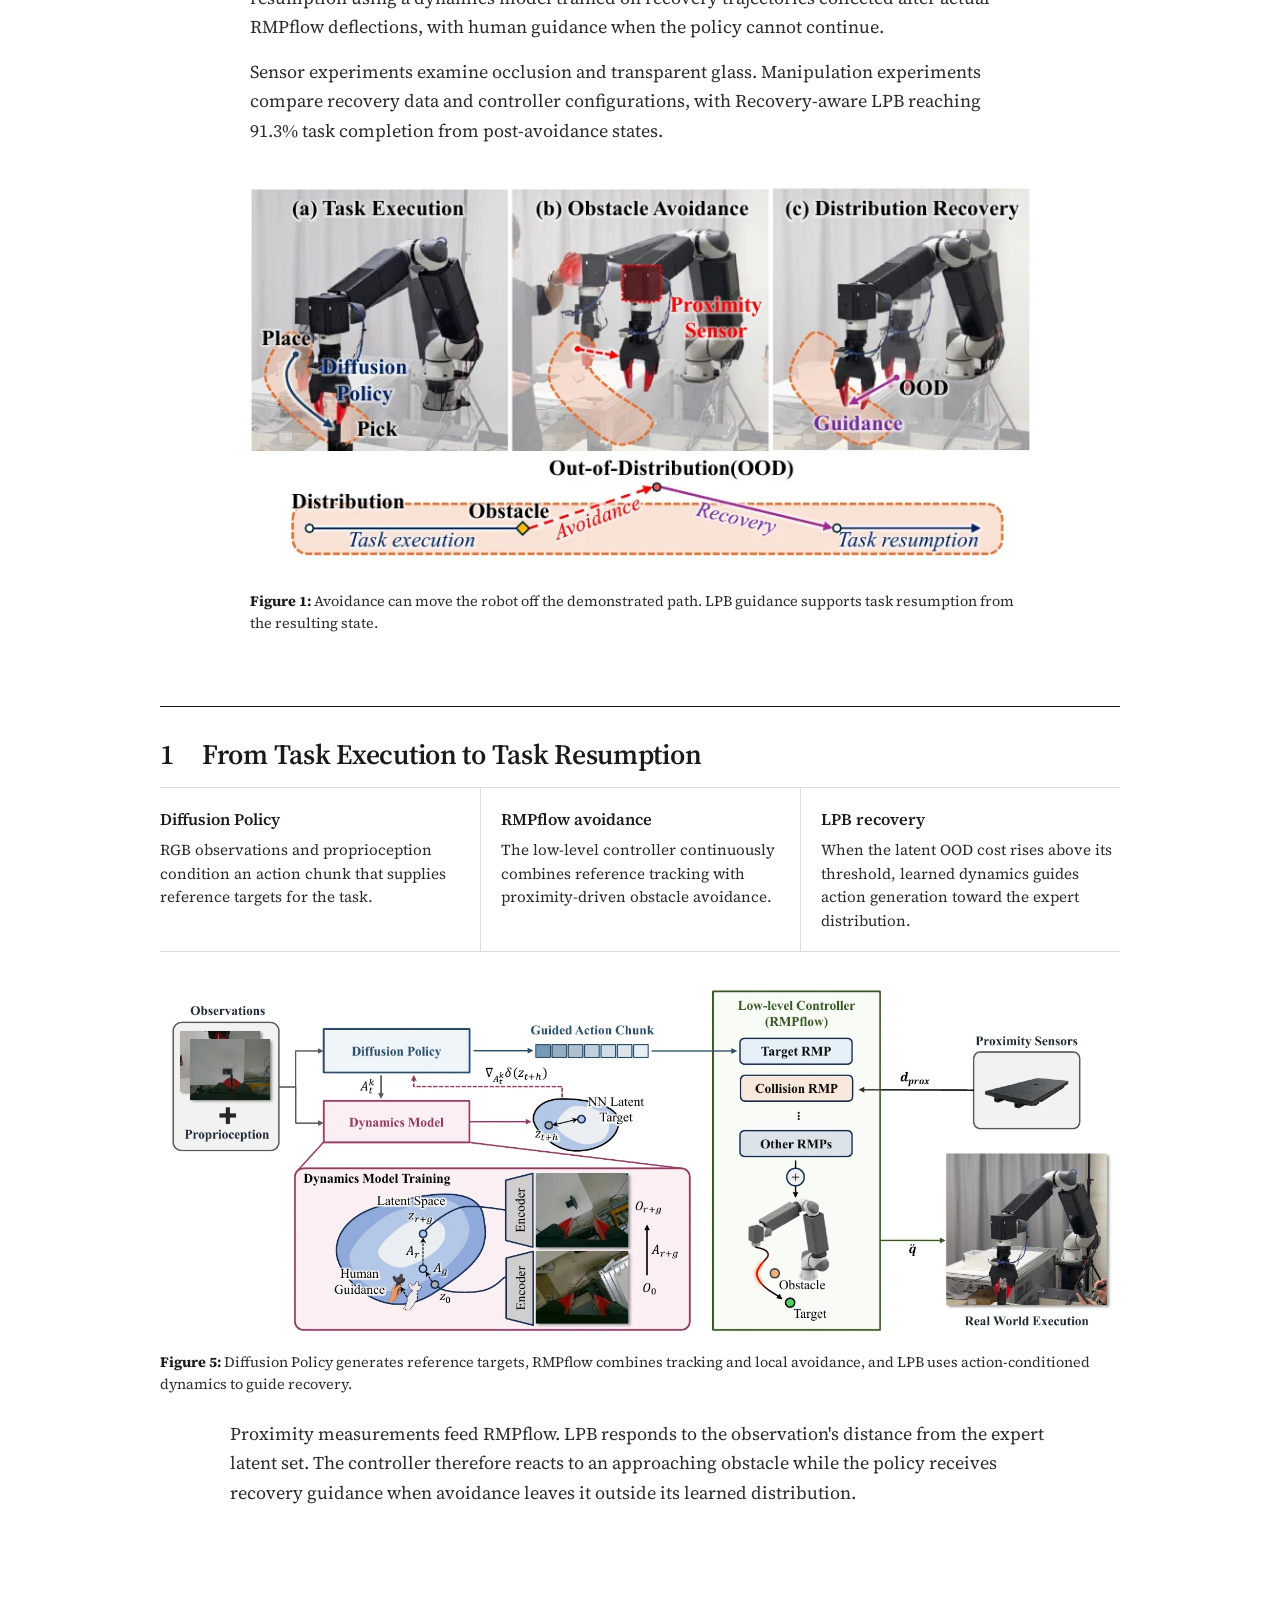
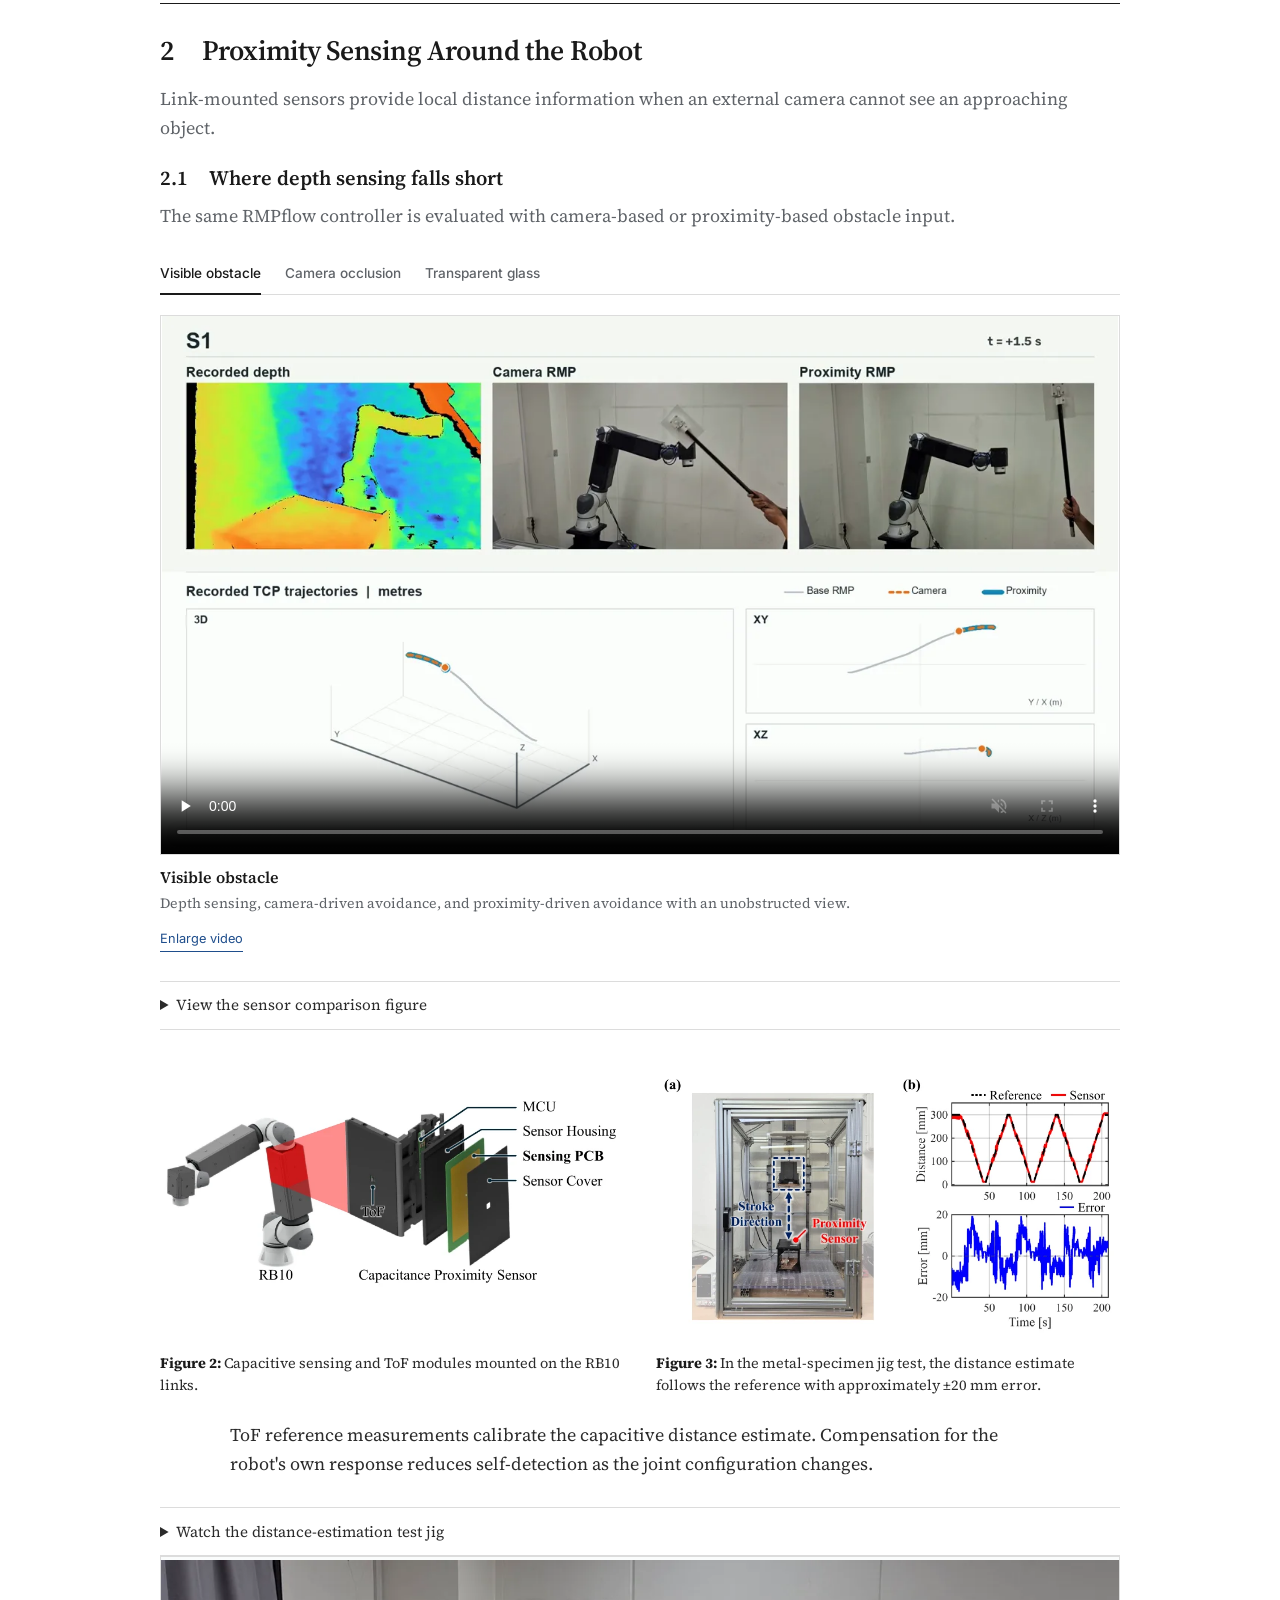
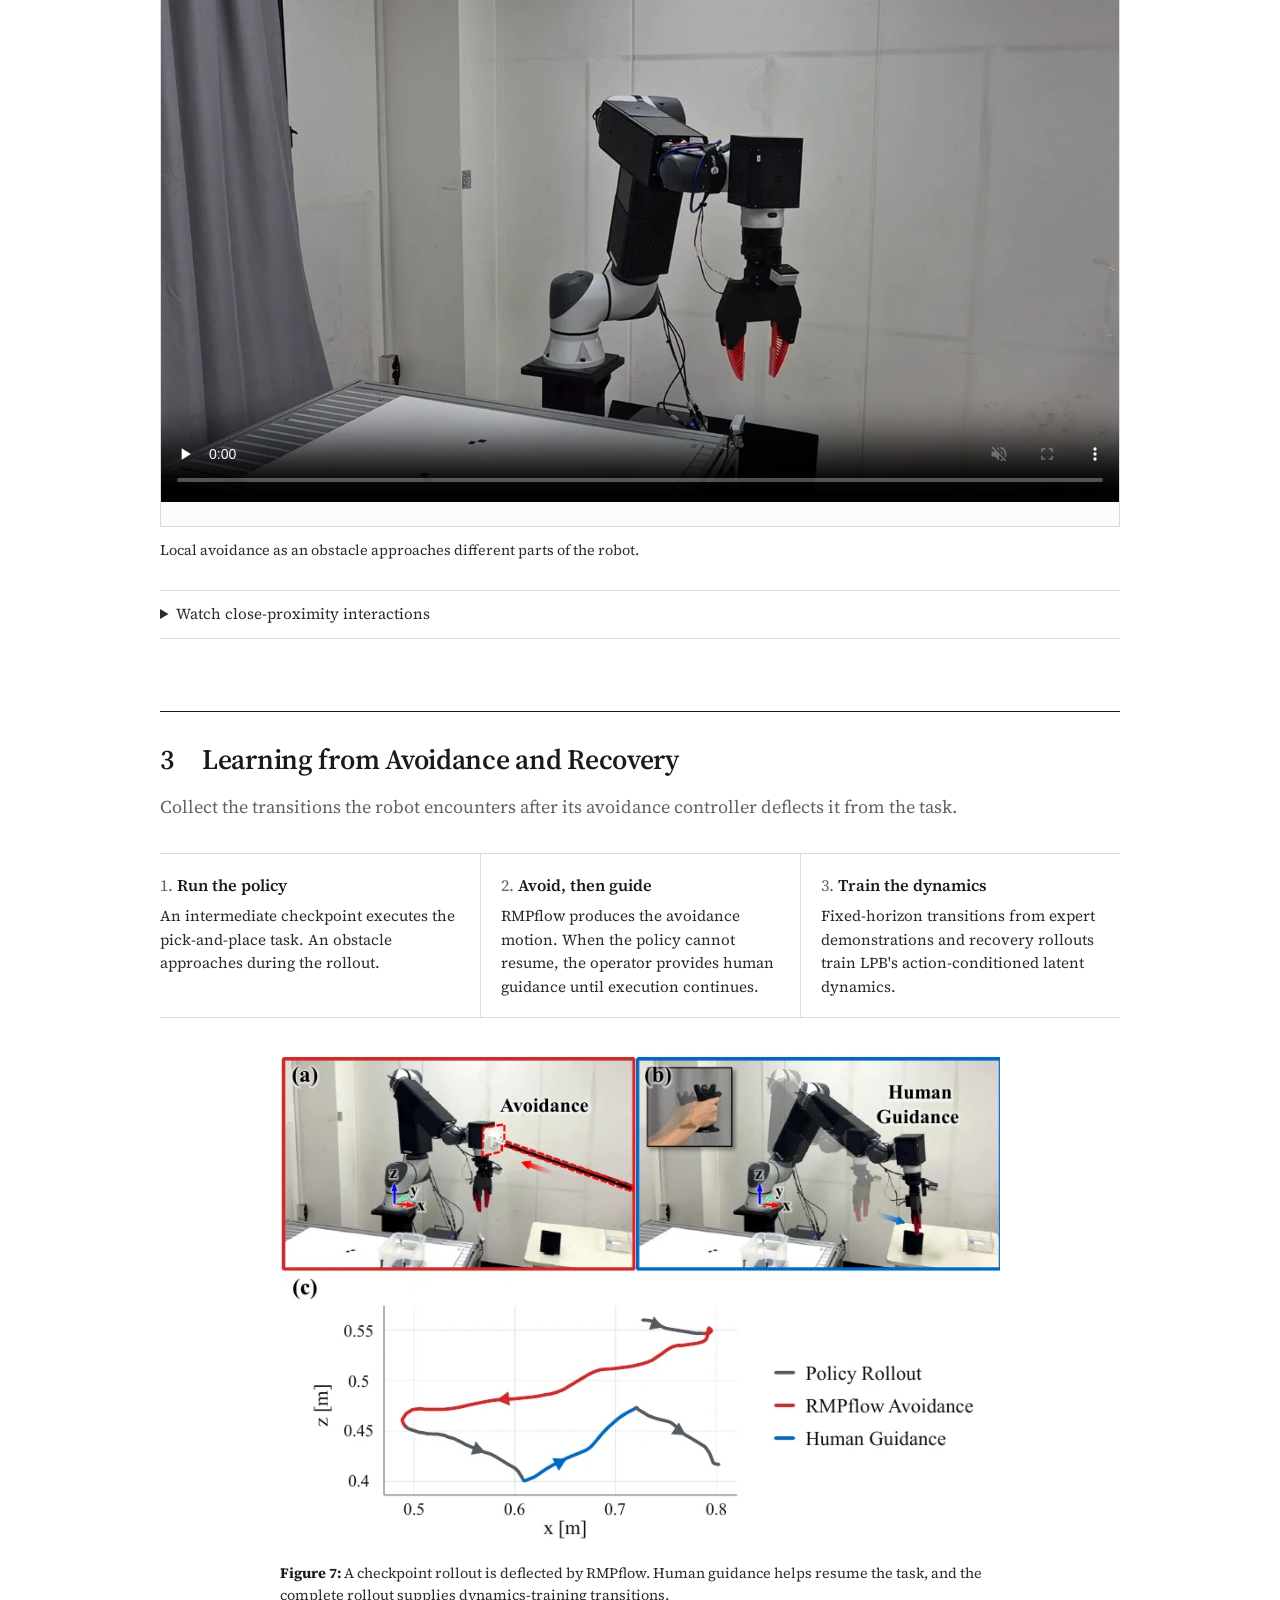
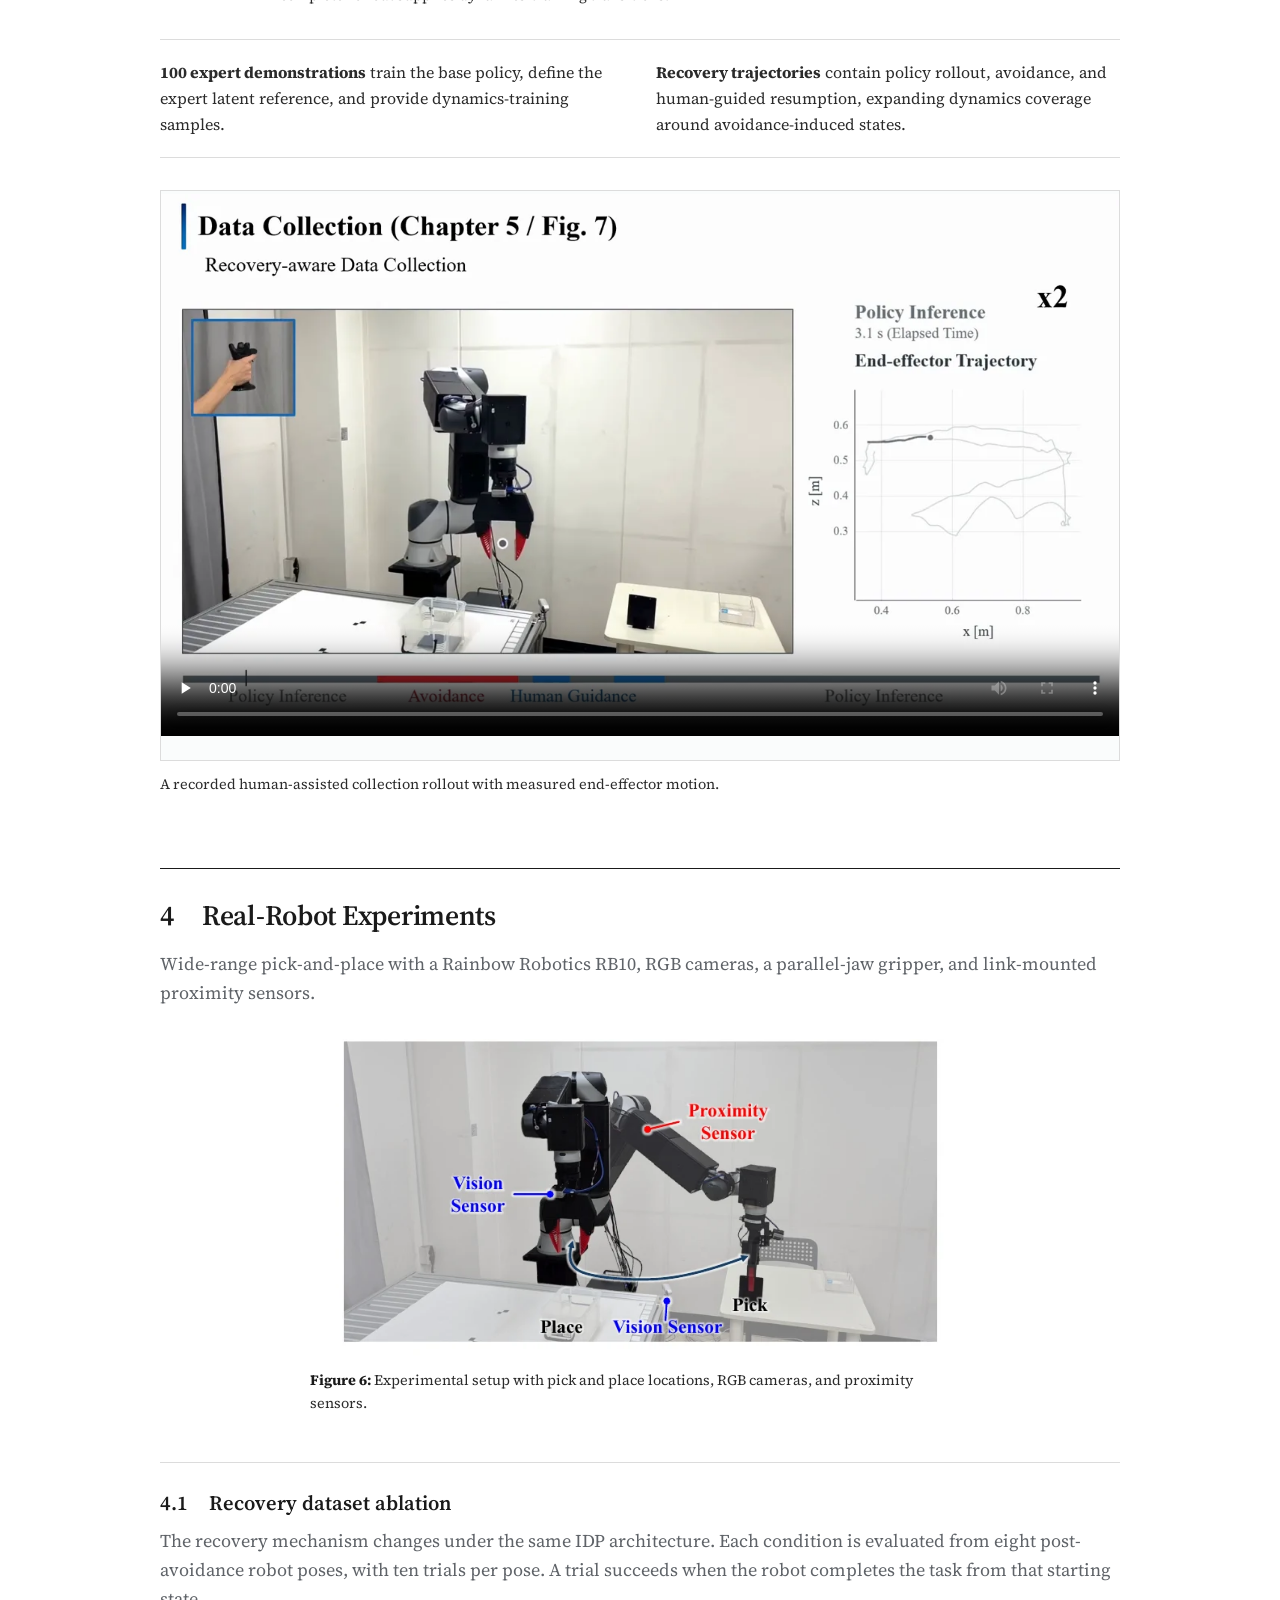
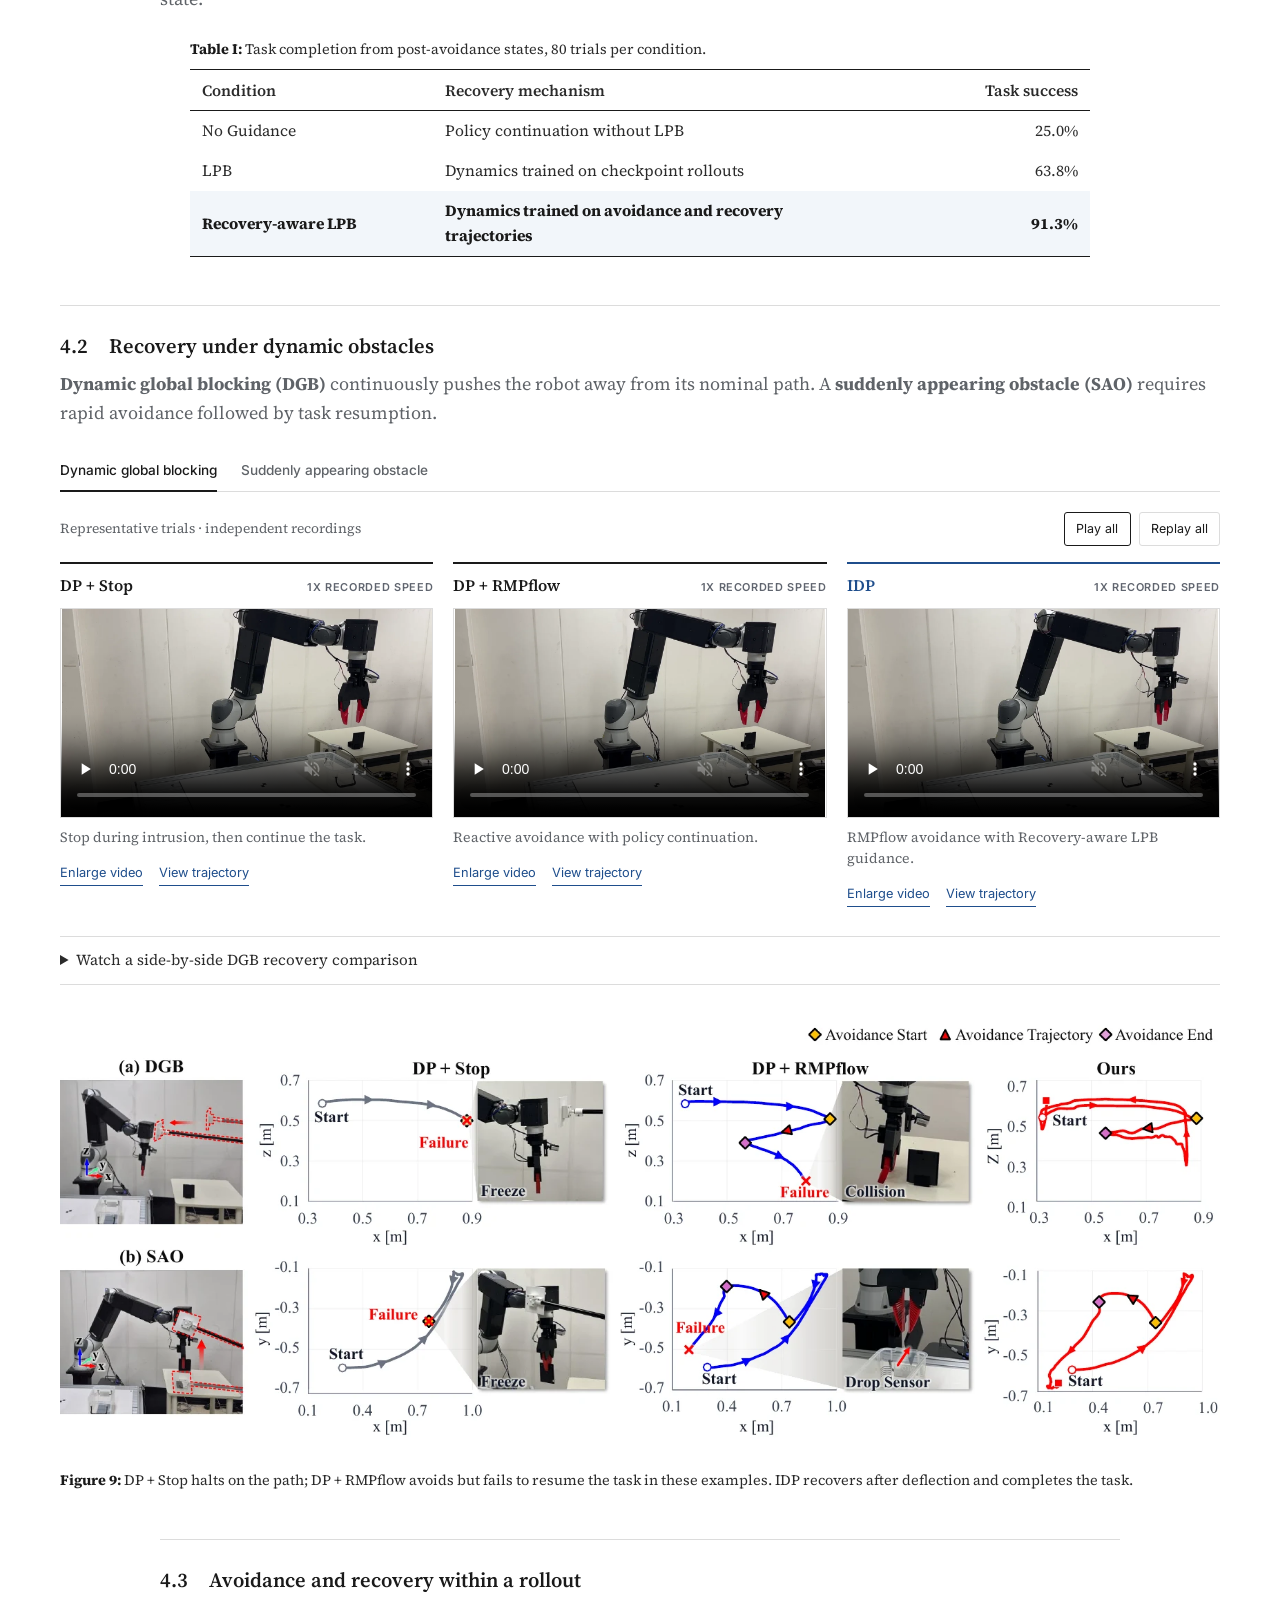
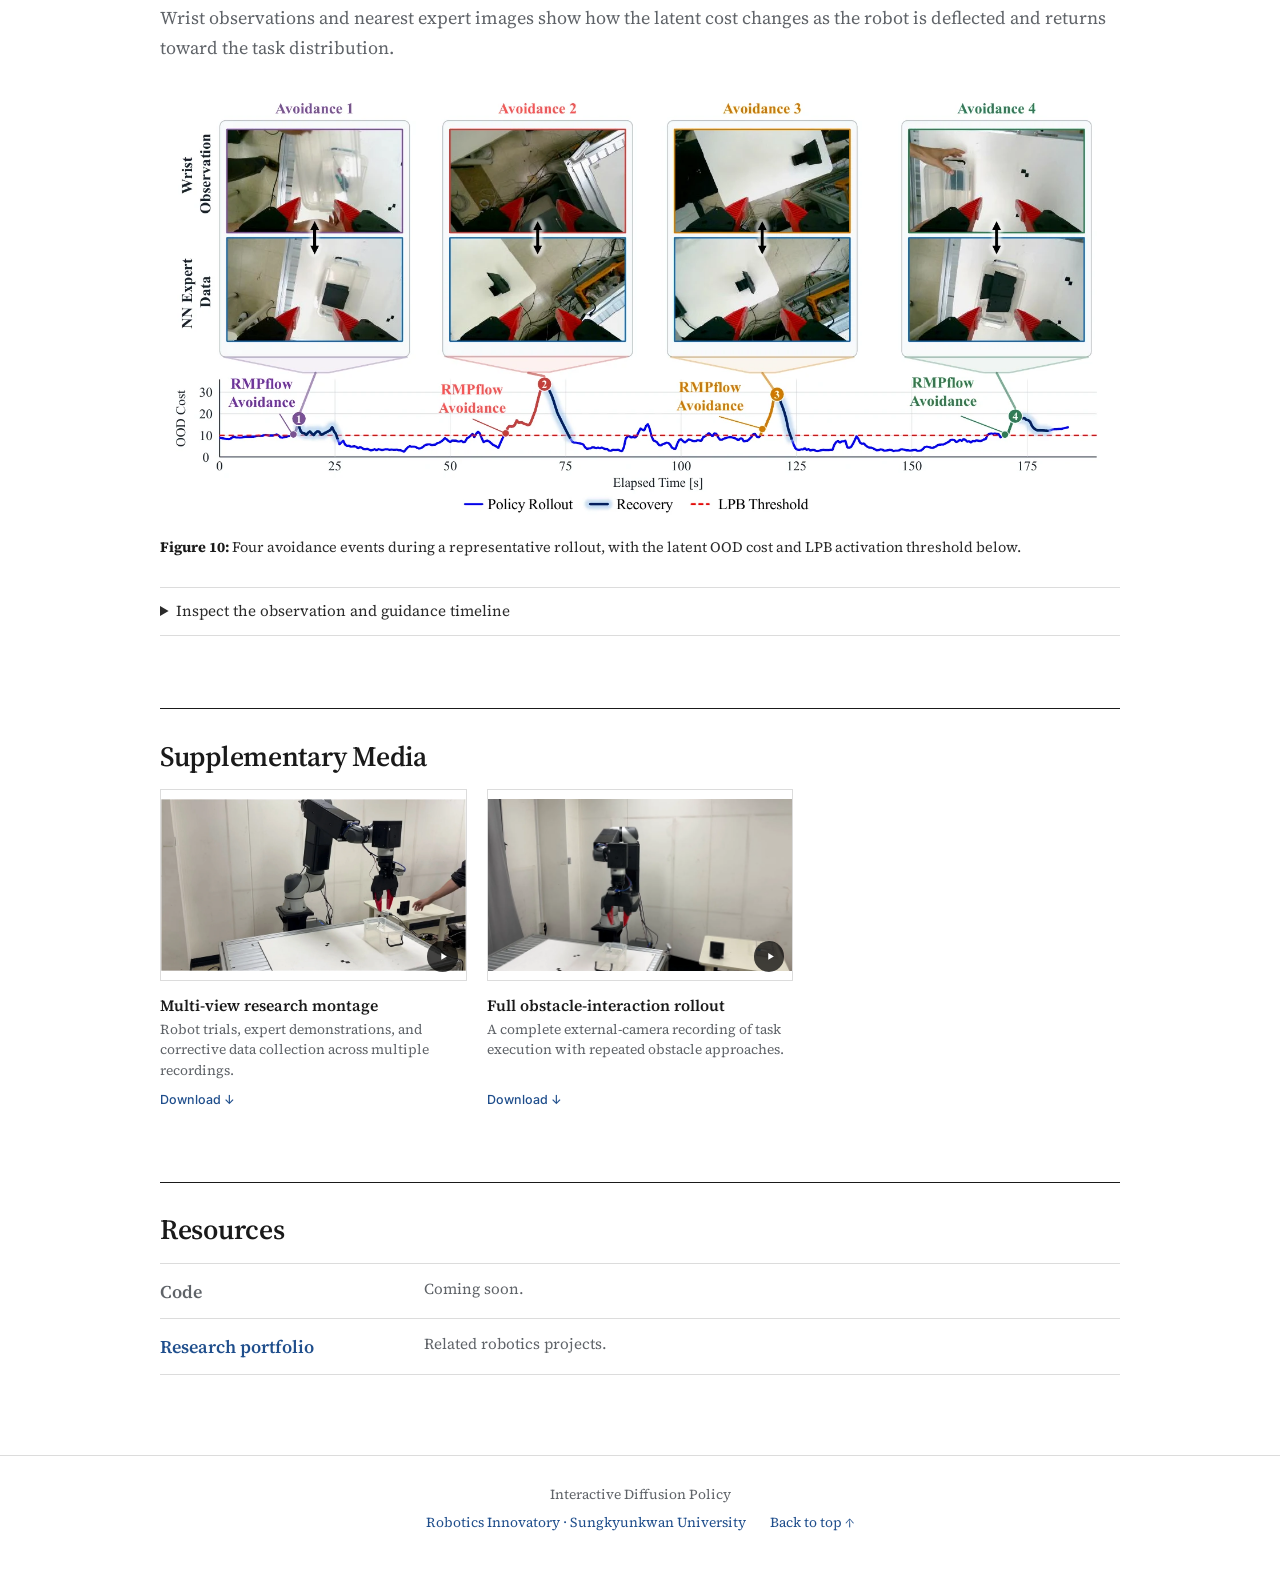
==== commit 4468c12e: "Improve project teaser and experimental comparisons" ====
--- a/public/index.html
+++ b/public/index.html
@@ -13,8 +13,8 @@
   <title>Interactive Diffusion Policy: Safe Reactive Avoidance through Proximity Sensing in Human-Robot Shared Environments</title>
   <link rel="preconnect" href="https://fonts.googleapis.com"><link rel="preconnect" href="https://fonts.gstatic.com" crossorigin>
   <link href="https://fonts.googleapis.com/css2?family=Inter:wght@400;500;600&family=Source+Serif+4:ital,opsz,wght@0,8..60,400;0,8..60,600;0,8..60,700;1,8..60,400&display=swap" rel="stylesheet">
-  <link rel="icon" href="icon.svg" type="image/svg+xml"><link rel="stylesheet" href="style.css?v=449163284df3">
-  <script defer src="catalog.js?v=eeed02028821"></script><script defer src="app.js?v=00219e8bdcea"></script>
+  <link rel="icon" href="icon.svg" type="image/svg+xml"><link rel="stylesheet" href="style.css?v=2eb1c6e0c629">
+  <script defer src="catalog.js?v=5538c480063a"></script><script defer src="app.js?v=bc32f6915ffc"></script>
 </head>
 <body>
 <a class="skip" href="#main">Skip to content</a>
@@ -43,16 +43,23 @@
 </div></section>
 
 <section class="teaser" aria-label="Highlight video"><div class="wrap">
-  <div class="media-frame"><video id="hero-video" class="research-montage" controls muted playsinline preload="metadata" aria-label="Interactive Diffusion Policy: task execution, avoidance, and recovery data collection"></video></div>
-  <div class="video-chapters" role="group" aria-label="Video chapters">
-    <button class="video-action" type="button" data-hero-time="0">Proximity sensing</button>
-    <button class="video-action" type="button" data-hero-time="44.055">Camera comparison</button>
-    <button class="video-action" type="button" data-hero-time="82.104">Data collection</button>
-    <button class="video-action" type="button" data-hero-time="109.296">Recovery comparison</button>
-    <button class="video-action" type="button" data-hero-time="136.62">Full task</button>
-  </div>
-  <p class="teaser-note">Task execution, reactive avoidance, and recovery data collection on the RB10.</p>
+  <div class="media-frame hero-frame">
+    <video id="hero-video" class="research-montage" controls muted playsinline preload="metadata" aria-label="Real-robot avoidance and task resumption in two recorded trials"></video>
+    <span id="hero-speed" class="hero-speed" aria-hidden="true" hidden>1×</span>
+  </div>
+  <p class="teaser-note">Real-robot avoidance and task resumption in two recorded trials · 1× and 2× playback.</p>
   <p class="tldr">Proximity sensing enables local avoidance. Recovery-aware latent guidance helps the robot <i>resume the task</i> afterward.</p>
+  <details class="analysis-disclosure full-video">
+    <summary>Watch the full supplementary video</summary>
+    <div class="media-frame"><video id="full-video" controls muted playsinline preload="none" data-video="idp-project-video" aria-label="Full Interactive Diffusion Policy supplementary video"></video></div>
+    <div class="video-chapters" role="group" aria-label="Full video chapters">
+      <button class="video-action" type="button" data-hero-time="0">Proximity sensing</button>
+      <button class="video-action" type="button" data-hero-time="44.055">Camera comparison</button>
+      <button class="video-action" type="button" data-hero-time="82.104">Data collection</button>
+      <button class="video-action" type="button" data-hero-time="109.296">Recovery comparison</button>
+      <button class="video-action" type="button" data-hero-time="136.62">Full task</button>
+    </div>
+  </details>
 </div></section>
 
 <section class="section" id="abstract"><div class="wrap">
@@ -85,7 +92,18 @@
 <section class="section numbered" id="sensing"><div class="wrap">
   <h2 class="title">Proximity Sensing Around the Robot</h2>
   <p class="section-lead">Link-mounted sensors provide local distance information when an external camera cannot see an approaching object.</p>
-  <div class="figure-pair">
+  <div class="subsection sensor-scenarios">
+    <h3 class="subhead">Where depth sensing falls short</h3>
+    <p class="section-lead">The same RMPflow controller is evaluated with camera-based or proximity-based obstacle input.</p>
+    <div id="sensing-comparisons"></div>
+    <details class="analysis-disclosure"><summary>View the sensor comparison figure</summary>
+      <figure class="paper-figure sensor-comparison" data-feature="paper-sensor-comparison">
+        <button class="figure-open" type="button" aria-label="Enlarge depth camera versus proximity sensing comparison"><img alt="Avoidance with a visible obstacle, robot-induced camera occlusion, and transparent glass" loading="lazy"></button>
+        <figcaption><strong>Figure 4:</strong> Both sensing inputs support avoidance with an unobstructed view. Proximity sensing also supports avoidance in the shown robot-occlusion and transparent-glass cases, where depth-camera control collides.</figcaption>
+      </figure>
+    </details>
+  </div>
+  <div class="figure-pair sensor-hardware">
     <figure class="paper-figure" data-feature="paper-sensor-module">
       <button class="figure-open" type="button" aria-label="Enlarge RB10 sensor module"><img alt="RB10 sensor placement and exploded capacitive and ToF module" loading="lazy"></button>
       <figcaption><strong>Figure 2:</strong> Capacitive sensing and ToF modules mounted on the RB10 links.</figcaption>
@@ -103,17 +121,6 @@
     <div class="media-frame"><video controls muted playsinline preload="none" data-video="sensor-reactive-avoidance" aria-label="Proximity-driven RB10 obstacle avoidance"></video></div>
     <figcaption>Local avoidance as an obstacle approaches different parts of the robot.</figcaption>
   </figure>
-  <div class="subsection">
-    <h3 class="subhead">Where depth sensing falls short</h3>
-    <p class="section-lead">The same RMPflow controller is evaluated with camera-based or proximity-based obstacle input.</p>
-    <div id="sensing-comparisons"></div>
-    <details class="analysis-disclosure"><summary>View the sensor comparison figure</summary>
-    <figure class="paper-figure sensor-comparison" data-feature="paper-sensor-comparison">
-      <button class="figure-open" type="button" aria-label="Enlarge depth camera versus proximity sensing comparison"><img alt="Avoidance with a visible obstacle, robot-induced camera occlusion, and transparent glass" loading="lazy"></button>
-      <figcaption><strong>Figure 4:</strong> Both sensing inputs support avoidance with an unobstructed view. Proximity sensing also supports avoidance in the shown robot-occlusion and transparent-glass cases, where depth-camera control collides.</figcaption>
-    </figure>
-    </details>
-  </div>
   <details class="analysis-disclosure"><summary>Watch close-proximity interactions</summary><div id="proximity-videos"></div></details>
 </div></section>
 
--- a/public/style.css
+++ b/public/style.css
@@ -63,17 +63,17 @@
 .nav-links a[aria-current="true"]{color:var(--ink);border-bottom-color:var(--ink)}
 
 /* Title block */
-.hero-block{padding:3.25rem 0 2rem;text-align:center}
-.institution-lockup{display:inline-flex;margin:0 auto 1.75rem;line-height:0}
+.hero-block{padding:2rem 0 1.1rem;text-align:center}
+.institution-lockup{display:inline-flex;margin:0 auto 1rem;line-height:0}
 .institution-lockup:hover{opacity:.85}
-.institution-lockup img{width:min(280px,66vw);height:auto}
-.publication-title{max-width:900px;margin:0 auto 1.25rem;font-size:clamp(2rem,4.4vw,3rem);font-weight:700;line-height:1.12;letter-spacing:-.015em;text-wrap:balance;overflow-wrap:break-word;word-break:normal}
+.institution-lockup img{width:min(240px,62vw);height:auto}
+.publication-title{max-width:900px;margin:0 auto .8rem;font-size:clamp(2rem,4vw,2.8rem);font-weight:700;line-height:1.12;letter-spacing:-.015em;text-wrap:balance;overflow-wrap:break-word;word-break:normal}
 .title-sub{display:block;margin-top:.35rem;font-size:.62em;font-weight:400;line-height:1.3;letter-spacing:-.005em;color:var(--text)}
 .publication-authors{display:flex;flex-wrap:wrap;justify-content:center;gap:.25rem 1rem;margin:0 auto .55rem;padding:0;list-style:none;font-size:1.1rem;color:var(--ink)}
 .publication-authors li{white-space:nowrap}
 .publication-affiliation{margin-bottom:.2rem;font-size:1rem;color:var(--muted)}
 .publication-venue{font-size:1rem;font-style:italic;color:var(--text)}
-.publication-links{display:flex;flex-wrap:wrap;justify-content:center;gap:.5rem;margin-top:1.5rem}
+.publication-links{display:flex;flex-wrap:wrap;justify-content:center;gap:.5rem;margin-top:1rem}
 
 /* Buttons */
 .button{display:inline-flex;align-items:center;justify-content:center;gap:.45em;min-height:36px;padding:.4rem .9rem;border:1px solid var(--ink);border-radius:4px;background:#fff;color:var(--ink);font-family:var(--sans);font-size:.84rem;font-weight:500;line-height:1.2;white-space:nowrap;transition:background-color .15s ease,color .15s ease}
@@ -87,6 +87,8 @@
 .teaser{padding:.25rem 0 0}
 .media-frame{border:1px solid var(--rule);background:#fff}
 .media-frame video{width:100%;background:#fff}
+.hero-frame{position:relative}
+.hero-speed{position:absolute;top:.75rem;right:.75rem;padding:.15rem .45rem;border-radius:3px;background:rgba(20,20,20,.74);color:#fff;font-family:var(--sans);font-size:.8rem;line-height:1.3;pointer-events:none}
 .teaser video.comparison-edit{aspect-ratio:16/7;object-fit:contain}
 .teaser video.research-montage{aspect-ratio:16/9;object-fit:contain;background:#fafcfc}
 .teaser-note{margin:.6rem 0 0;font-size:.86rem;line-height:1.55;text-align:center;color:var(--muted)}
@@ -129,6 +131,18 @@
 .video-grid{display:grid;gap:1.5rem 1.25rem}
 .video-grid.three{grid-template-columns:repeat(3,minmax(0,1fr))}
 .video-grid.two{grid-template-columns:repeat(2,minmax(0,1fr))}
+.comparison-bar{display:flex;align-items:center;justify-content:space-between;gap:.8rem 1.5rem;flex-wrap:wrap;margin:0 0 1rem}
+.comparison-note{margin:0;font-size:.86rem;color:var(--muted)}
+.comparison-controls{display:flex;gap:.5rem}
+.comparison-button{min-height:34px;padding:.35rem .7rem;border:1px solid var(--rule);border-radius:3px;background:#fff;color:var(--ink);font-family:var(--sans);font-size:.78rem}
+.comparison-button:hover{border-color:var(--ink)}
+.comparison-button--primary{border-color:var(--ink)}
+.robot-card{min-width:0}
+.robot-card .card-heading{display:flex;align-items:baseline;justify-content:space-between;gap:.5rem;padding:.55rem 0;border-top:2px solid var(--ink)}
+.robot-card--ours .card-heading{border-top-color:var(--link)}
+.robot-card--ours .card-heading h3{color:var(--link)}
+.robot-card .card-heading h3{margin:0;font-size:1rem}
+.robot-card .card-heading .video-label{margin:0;font-size:.68rem;white-space:nowrap}
 .video-card video{width:100%;aspect-ratio:16/9;object-fit:contain;border:1px solid var(--rule);background:#fff}
 .video-grid.single .video-card video{aspect-ratio:8/5}
 .video-actions{display:flex;flex-wrap:wrap;gap:.4rem 1rem;margin-top:.7rem}
@@ -149,12 +163,15 @@
 .segment[aria-selected="true"]{border-bottom-color:var(--ink);color:var(--ink)}
 
 /* Results table (booktabs) */
-.results{max-width:660px;margin:0 auto}
+.results{max-width:900px;margin:0 auto}
 .table-caption{margin:0 0 .6rem;font-size:.9rem;line-height:1.55;color:var(--text)}
 .table-caption strong{font-weight:700;color:var(--ink)}
 .table-scroll{overflow-x:auto}
-table{width:100%;border-collapse:collapse;font-size:.98rem;font-variant-numeric:lining-nums tabular-nums;border-top:1.5px solid var(--ink);border-bottom:1.5px solid var(--ink)}
-th,td{padding:.45rem .75rem;text-align:left;white-space:nowrap}
+table{width:100%;table-layout:fixed;border-collapse:collapse;font-size:.98rem;font-variant-numeric:lining-nums tabular-nums;border-top:1.5px solid var(--ink);border-bottom:1.5px solid var(--ink)}
+th,td{padding:.45rem .75rem;text-align:left;white-space:normal;overflow-wrap:break-word}
+th:first-child,td:first-child{width:27%}
+th:nth-child(2),td:nth-child(2){width:50%}
+th:last-child,td:last-child{width:23%}
 thead th{font-weight:600;border-bottom:1px solid var(--ink)}
 .num{text-align:right}
 .method-id{display:inline-block;min-width:2rem;color:var(--muted)}
@@ -235,6 +252,8 @@
 
 /* Responsive */
 .overview-figure{max-width:780px;margin-inline:auto!important}
+.sensor-scenarios{margin-top:0;padding-top:0;border-top:0}
+.sensor-hardware{margin-top:2.5rem}
 .figure-pair{display:grid;grid-template-columns:repeat(2,minmax(0,1fr));gap:2rem;align-items:start}
 .figure-pair .paper-figure{margin-top:0}
 .figure-pair .figure-open{aspect-ratio:1.72;display:flex;align-items:center;justify-content:center}
@@ -260,8 +279,10 @@
   .section{padding-top:3.25rem}
   .section>.wrap{padding-top:1.5rem}
   .subsection{margin-top:2.25rem;padding-top:1.25rem}
+  .sensor-scenarios{margin-top:0;padding-top:0}
+  .sensor-hardware{margin-top:1.5rem}
   .trajectory-section{margin-inline:auto;width:100%}
-  .hero-block{padding:2.25rem 0 1.5rem}
+  .hero-block{padding:1.5rem 0 1rem}
   .publication-title{font-size:clamp(1.2rem,5vw,1.65rem);line-height:1.25;text-wrap:auto;overflow-wrap:break-word;word-break:normal}
   .title-main{display:block}
   .title-sub{display:block;margin-top:.45rem;font-size:.65em;font-weight:400;line-height:1.35;letter-spacing:normal}
@@ -278,15 +299,17 @@
   .video-grid.three,.video-grid.two{grid-template-columns:1fr}
   .segmented{gap:1rem}
   .segment{font-size:.8rem}
-  table{font-size:.9rem}
-  th,td{padding:.45rem .6rem}
-  th{white-space:nowrap}
+  table{font-size:.82rem;line-height:1.35}
+  th,td{padding:.45rem .35rem}
   td.num{white-space:nowrap}
   .resource-card{grid-template-columns:1fr;gap:.15rem}
 }
 @media (max-width:420px){
   .publication-links{gap:.4rem}
   .publication-links .button{padding:.35rem .7rem;font-size:.8rem}
+  .results th:first-child,.results td:first-child{width:31%}
+  .results th:nth-child(2),.results td:nth-child(2){width:45%}
+  .results th:last-child,.results td:last-child{width:24%}
   .asset-grid{grid-template-columns:1fr}
 }
 @media (prefers-reduced-motion:reduce){
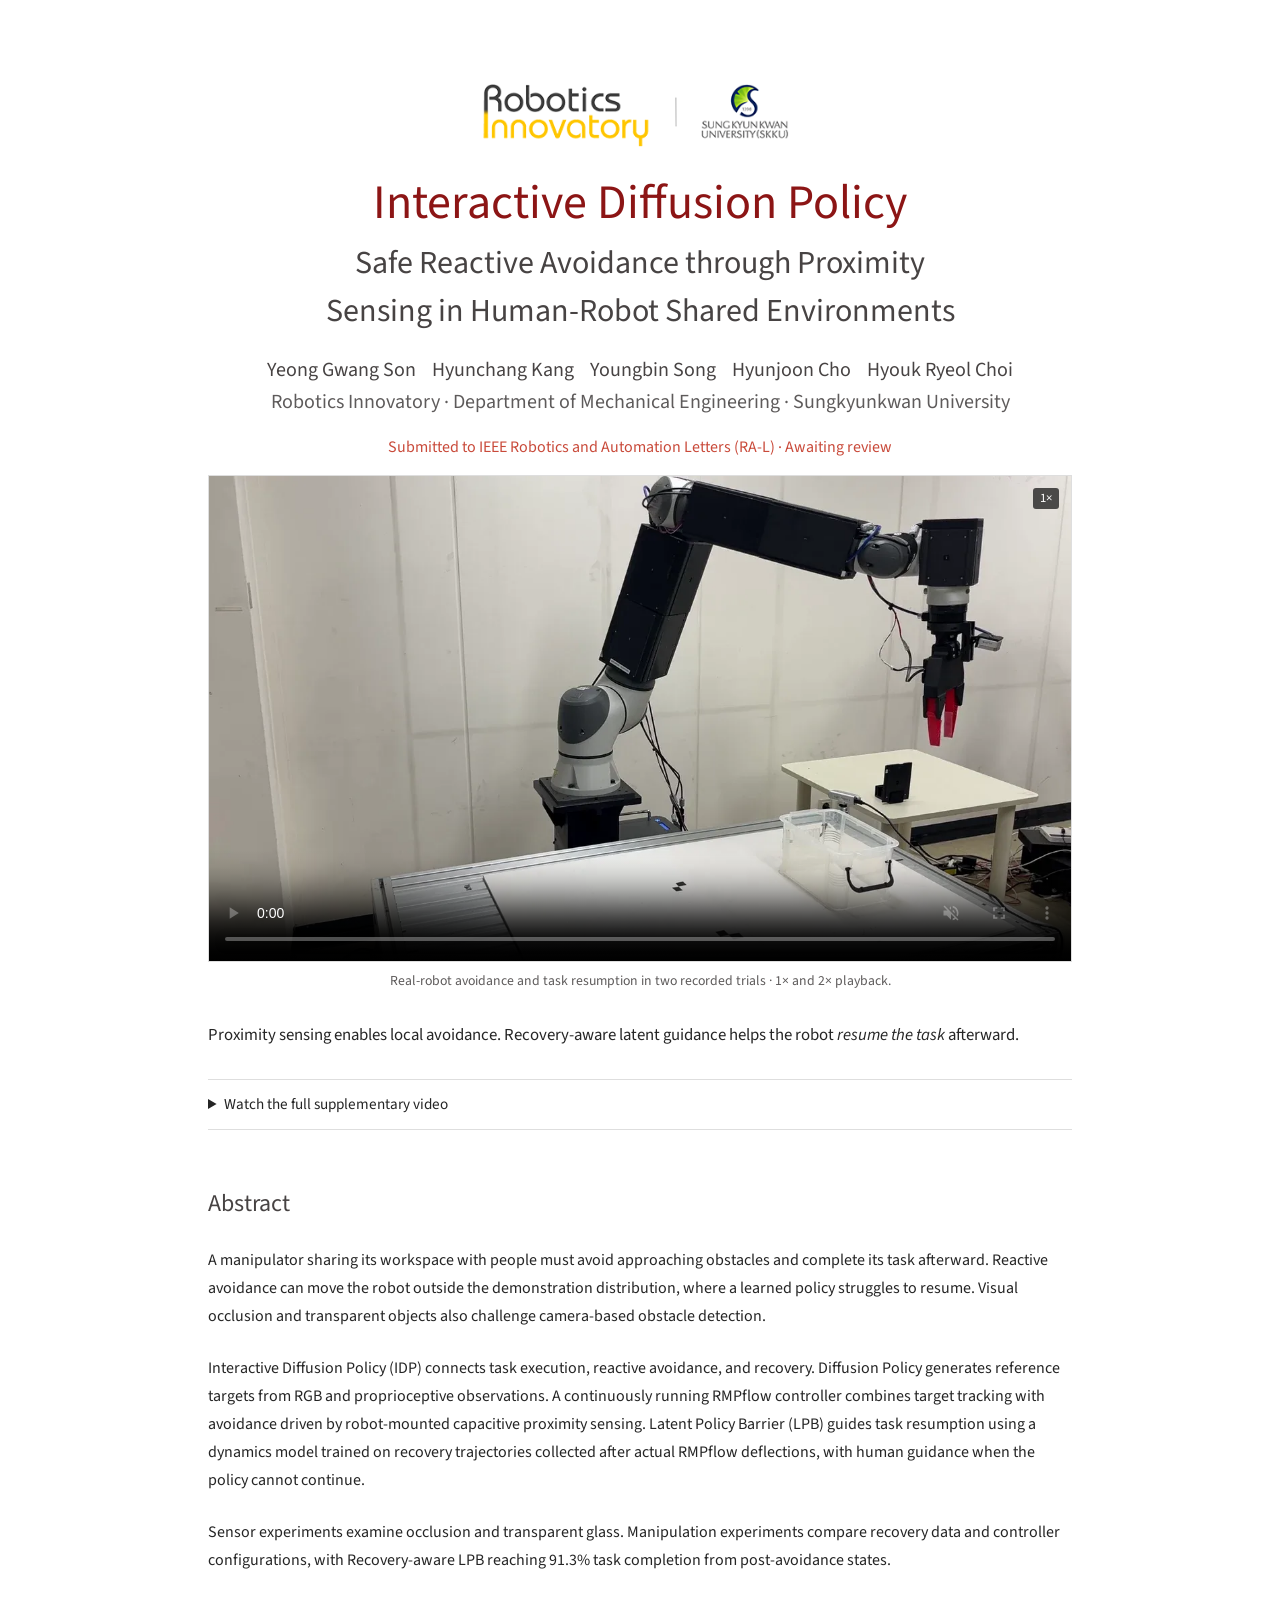
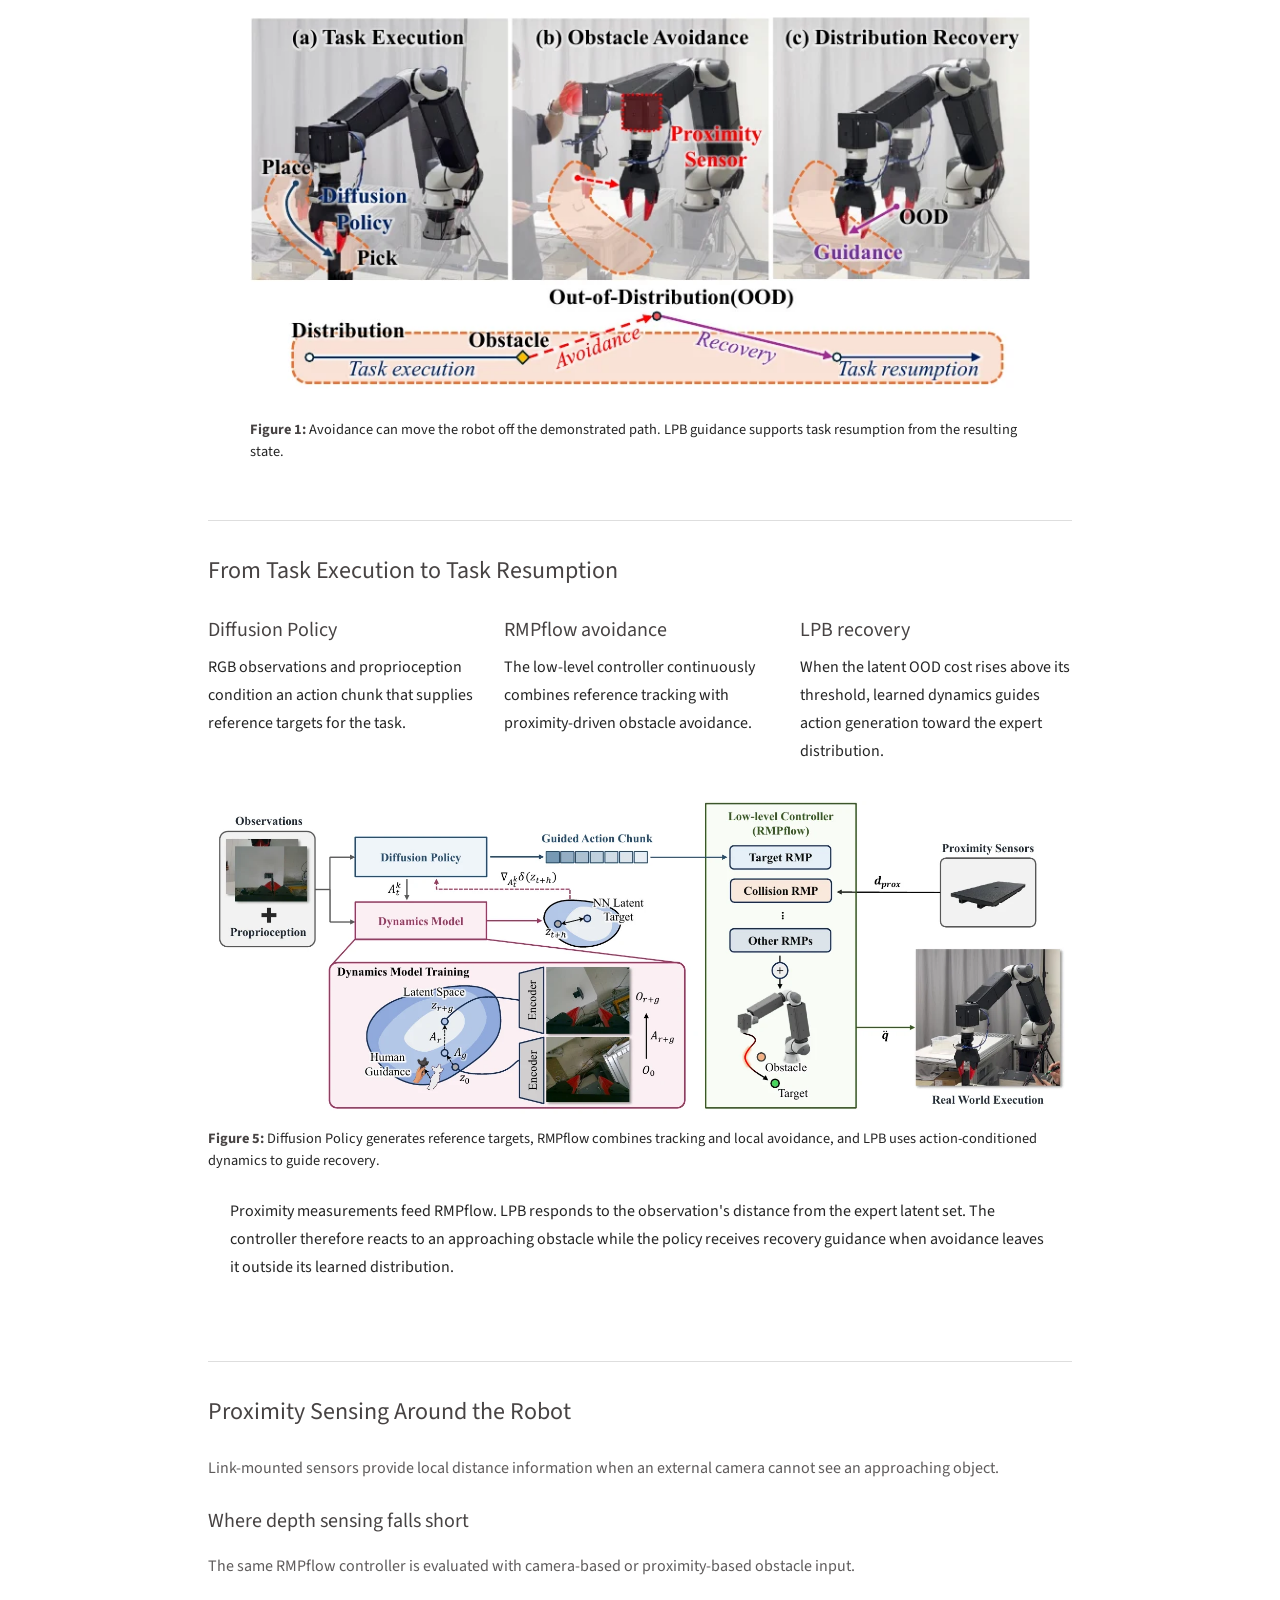
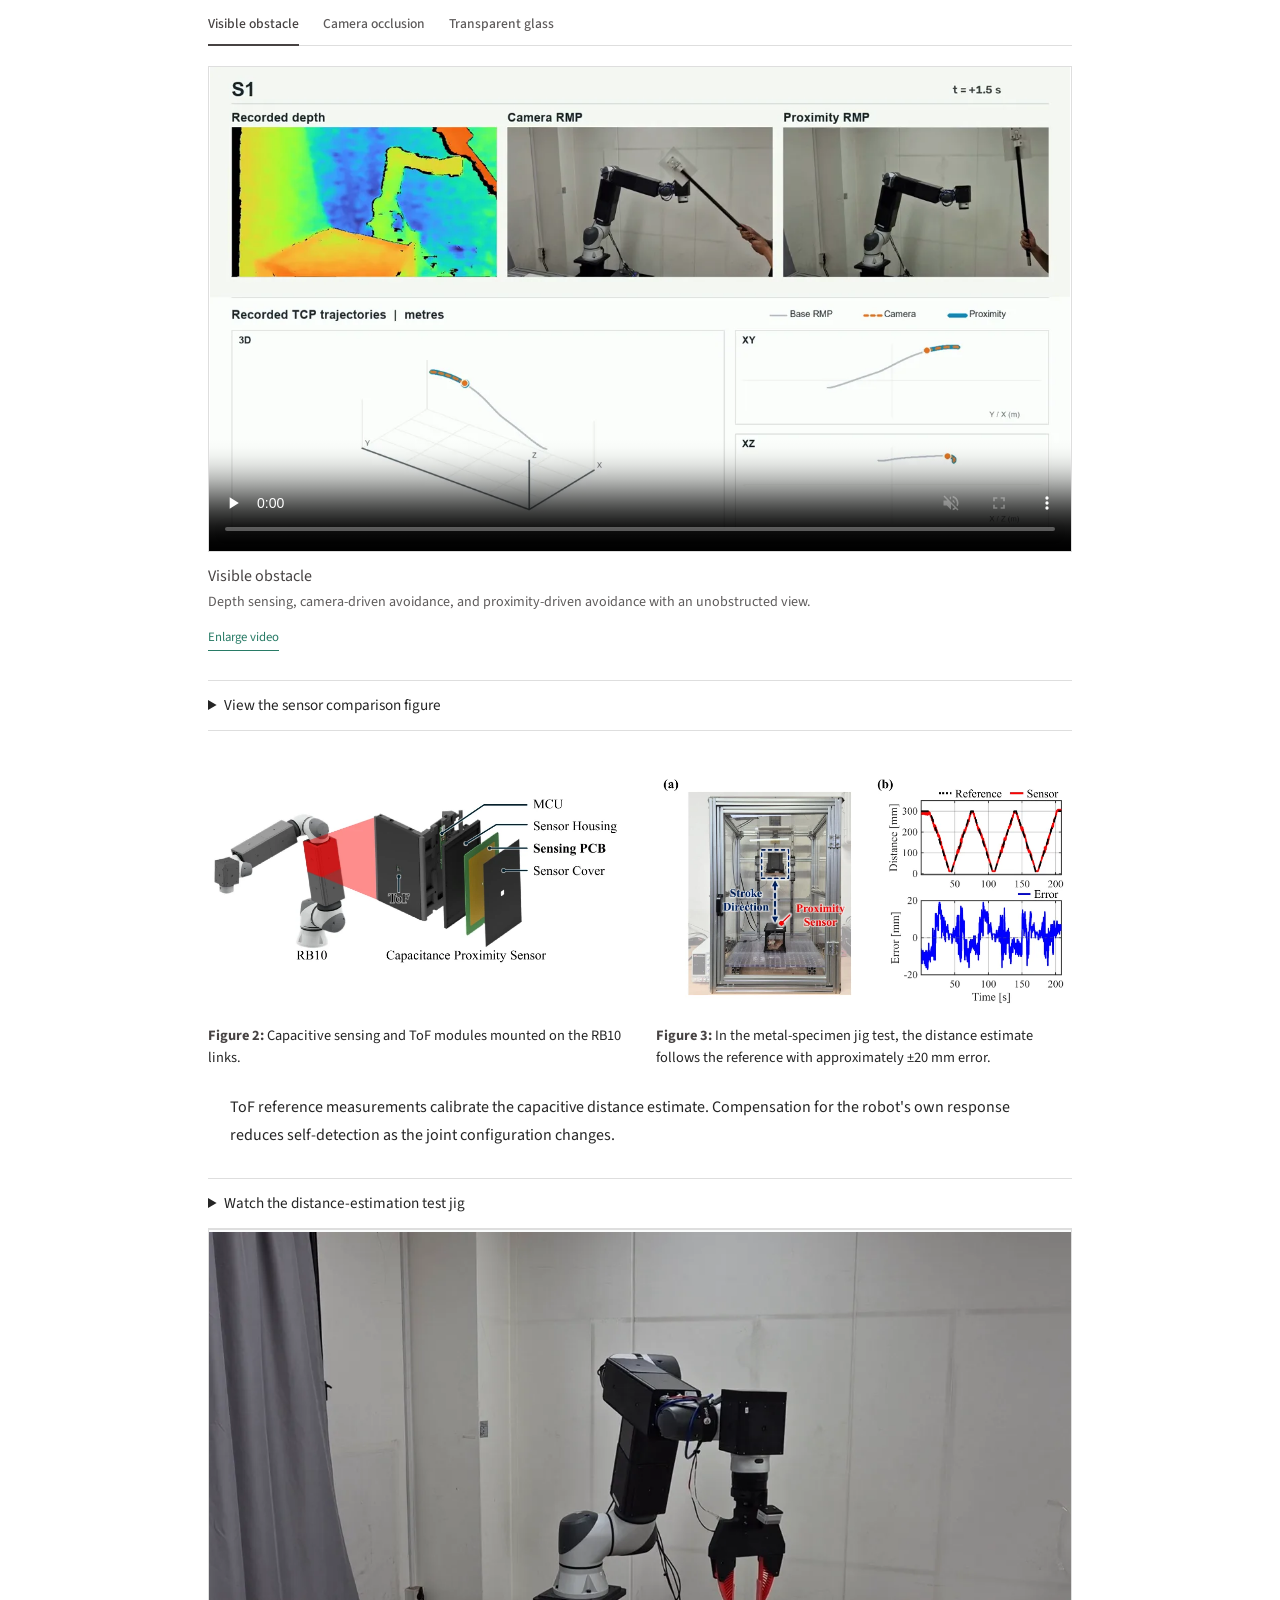
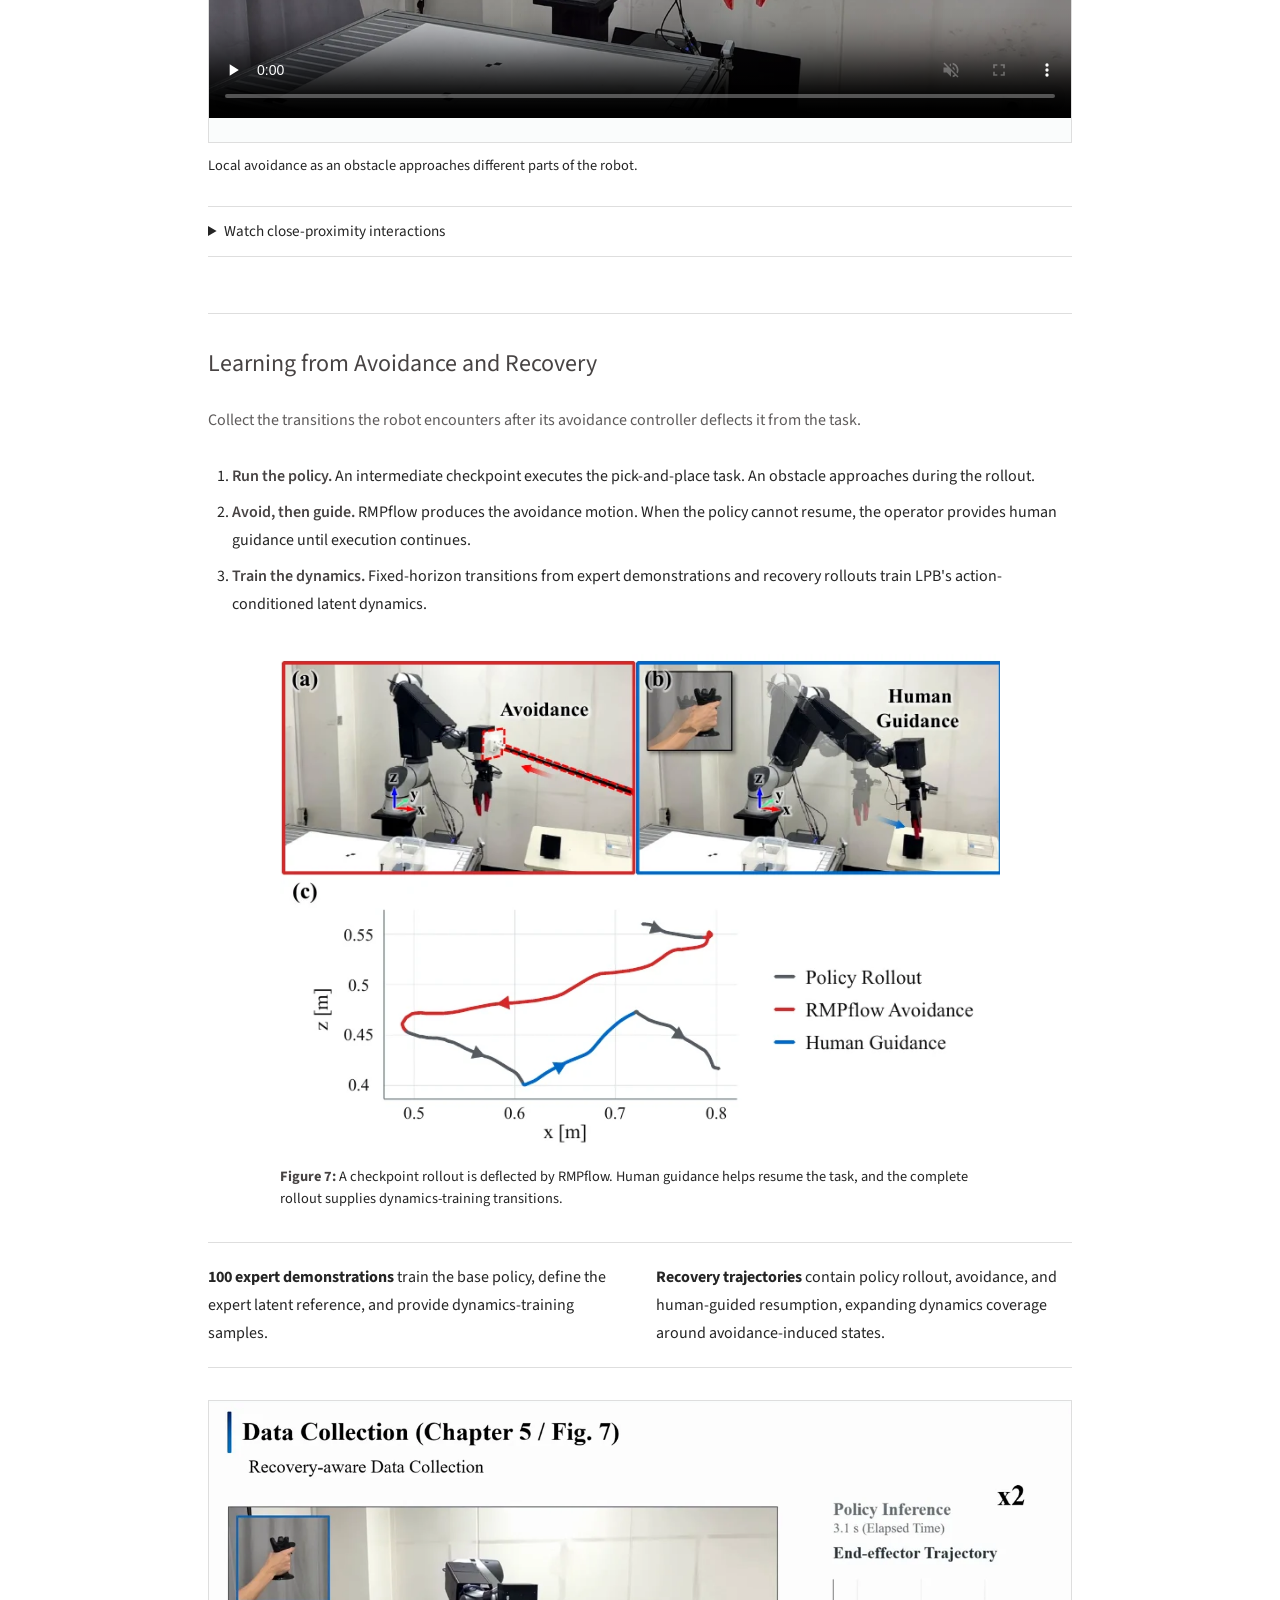
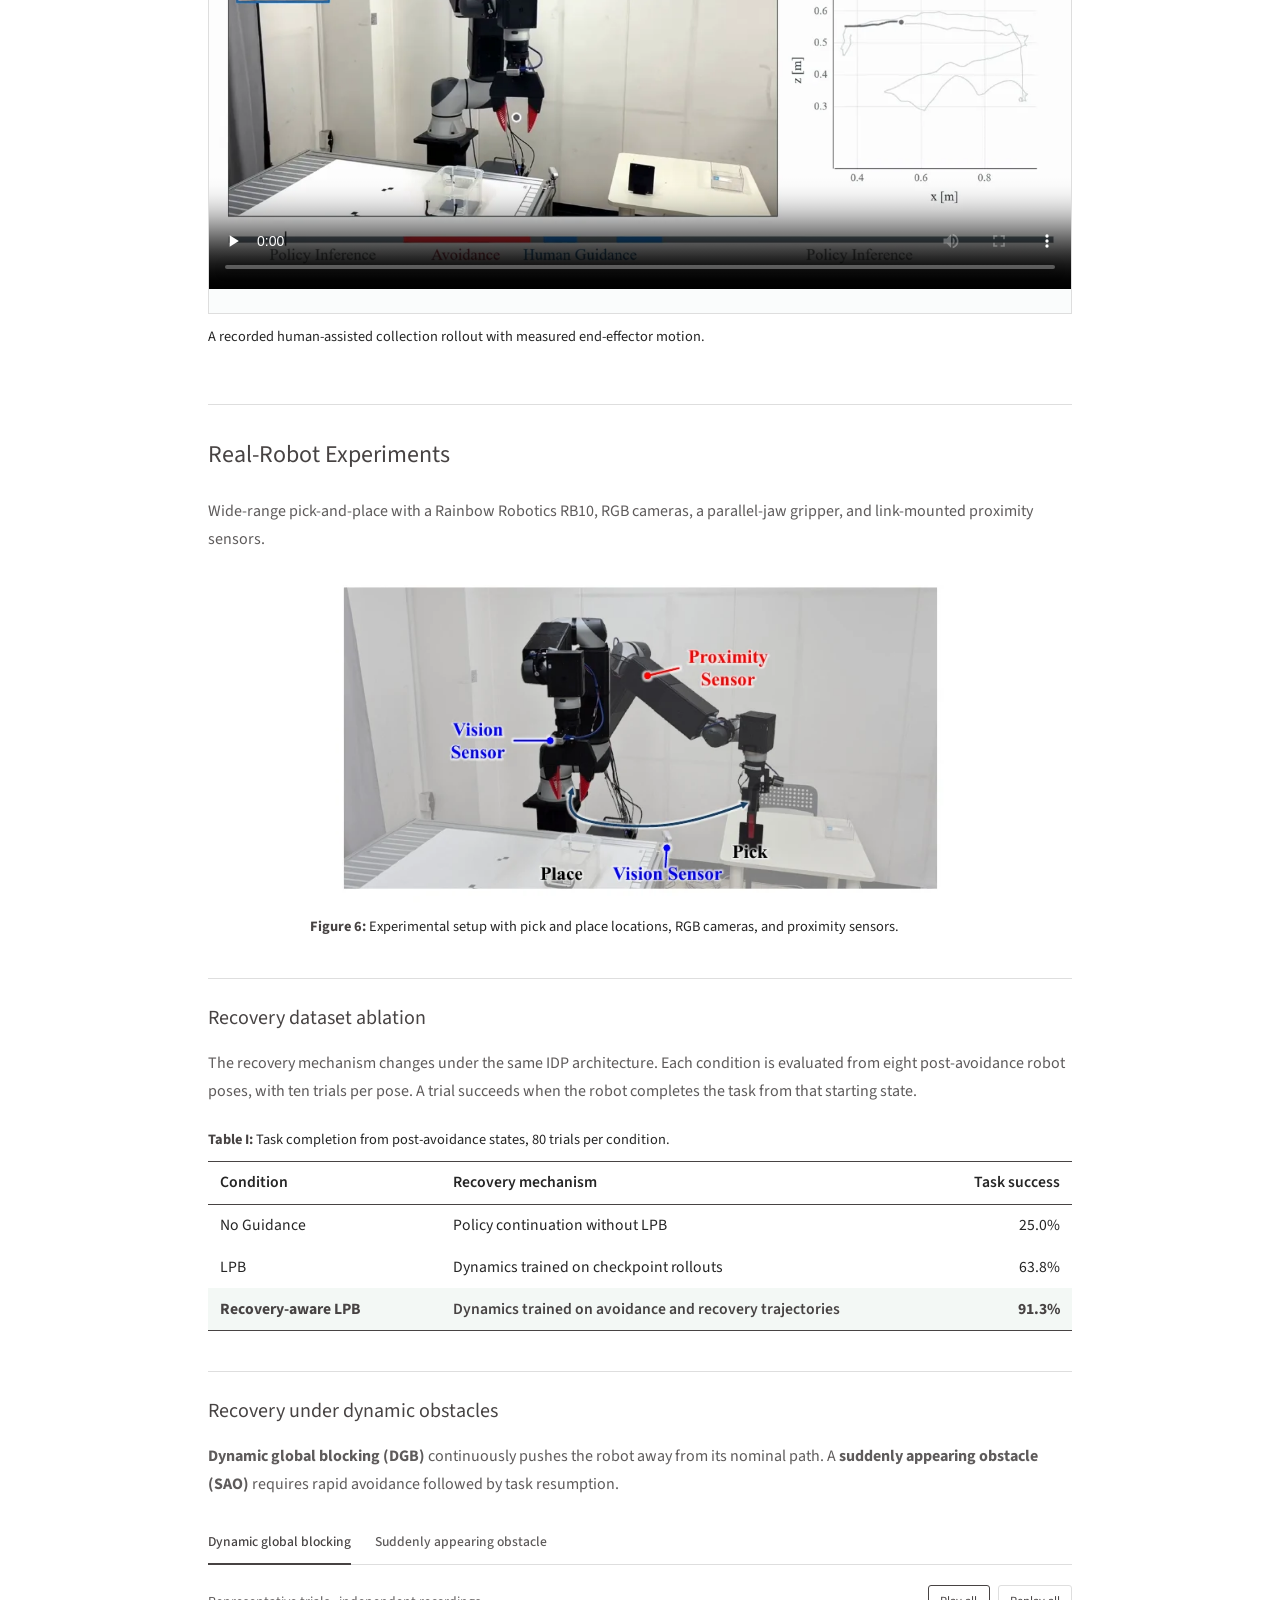
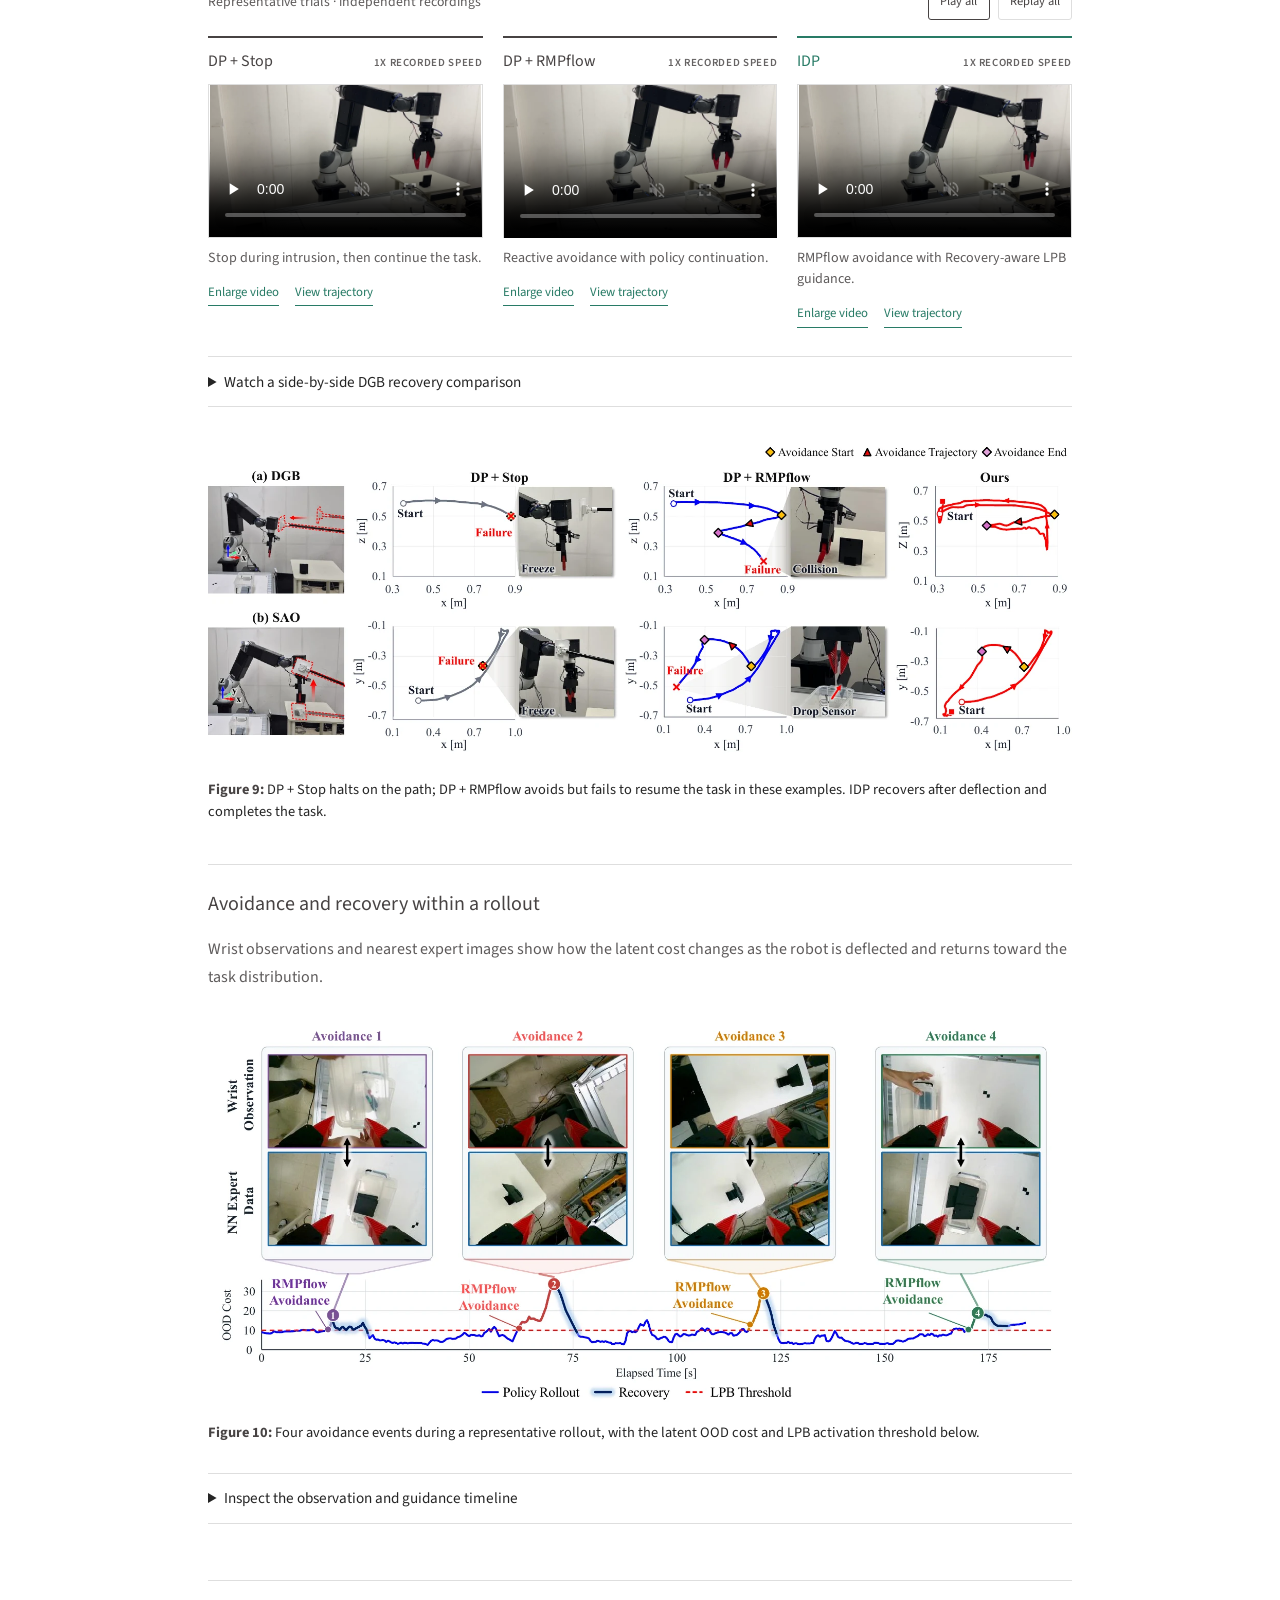
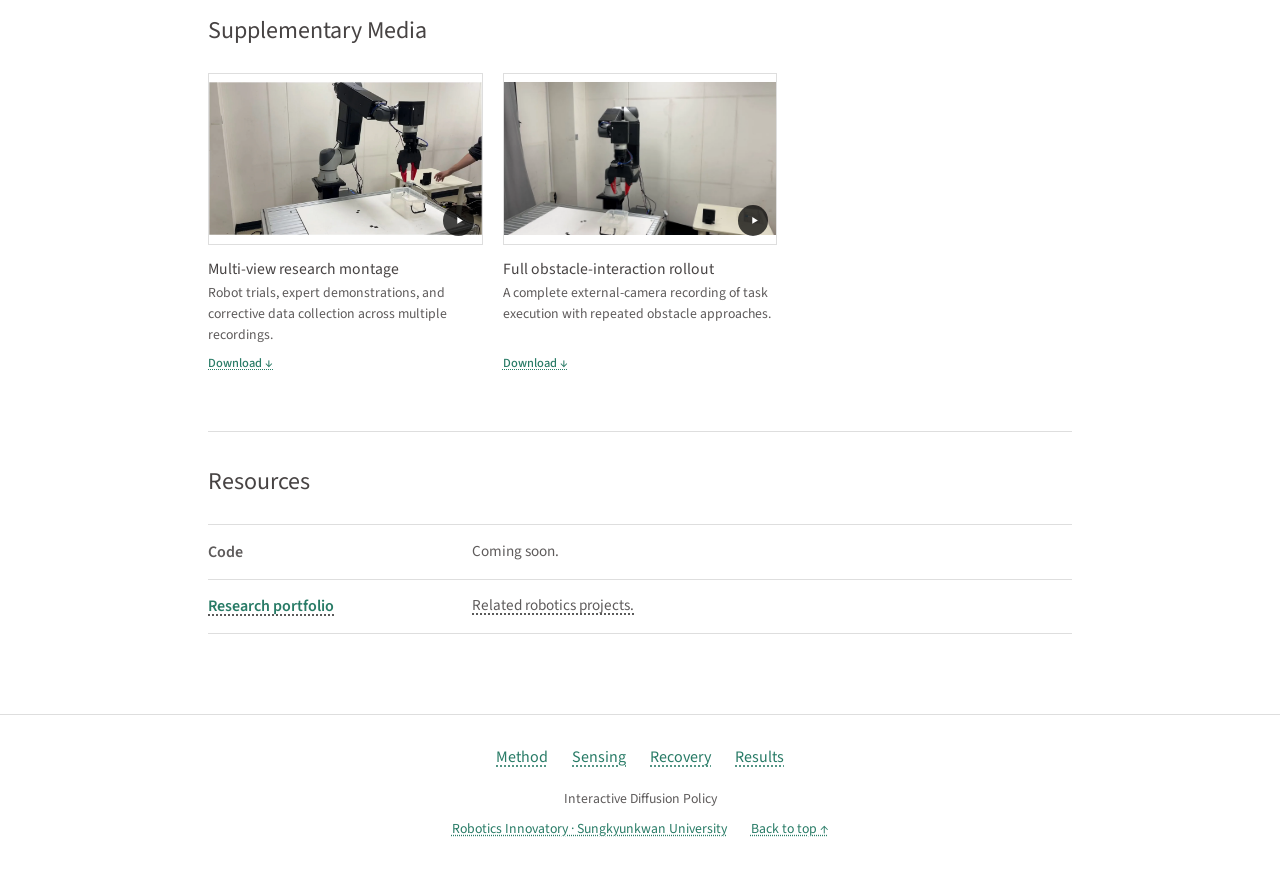
==== commit fc748d17: "Align project page with adaptive compliance style" ====
--- a/public/index.html
+++ b/public/index.html
@@ -12,24 +12,19 @@
   <meta name="color-scheme" content="light"><meta name="theme-color" content="#ffffff">
   <title>Interactive Diffusion Policy: Safe Reactive Avoidance through Proximity Sensing in Human-Robot Shared Environments</title>
   <link rel="preconnect" href="https://fonts.googleapis.com"><link rel="preconnect" href="https://fonts.gstatic.com" crossorigin>
-  <link href="https://fonts.googleapis.com/css2?family=Inter:wght@400;500;600&family=Source+Serif+4:ital,opsz,wght@0,8..60,400;0,8..60,600;0,8..60,700;1,8..60,400&display=swap" rel="stylesheet">
-  <link rel="icon" href="icon.svg" type="image/svg+xml"><link rel="stylesheet" href="style.css?v=2eb1c6e0c629">
-  <script defer src="catalog.js?v=5538c480063a"></script><script defer src="app.js?v=bc32f6915ffc"></script>
+  <link href="https://fonts.googleapis.com/css2?family=Source+Sans+Pro:ital,wght@0,400;0,600;0,700;1,400&display=swap" rel="stylesheet">
+  <link rel="icon" href="icon.svg" type="image/svg+xml"><link rel="stylesheet" href="style.css?v=ac0573535081">
+  <script defer src="catalog.js?v=ff1dad03caf6"></script><script defer src="app.js?v=e1cbb06aa28b"></script>
 </head>
 <body>
 <a class="skip" href="#main">Skip to content</a>
-<header class="site-nav"><div class="nav-inner">
-  <a class="nav-brand" href="#main"><span class="nav-brand-full">Interactive Diffusion Policy</span><span class="nav-brand-short">IDP</span></a>
-  <nav aria-label="Page sections"><ul class="nav-links">
-    <li><a href="#method">Method</a></li><li><a href="#sensing">Sensing</a></li><li><a href="#collection">Recovery</a></li><li><a href="#experiments">Results</a></li>
-  </ul></nav>
-</div></header>
 <main id="main">
 <section class="hero-block"><div class="wrap">
   <a class="institution-lockup" href="https://mecha.skku.ac.kr/roboticsinnovatory/index.do" target="_blank" rel="noopener" aria-label="Robotics Innovatory at Sungkyunkwan University">
     <img src="skku-robotics-innovatory-logo.png" width="344" height="74" alt="Robotics Innovatory, Sungkyunkwan University">
   </a>
-  <h1 class="publication-title"><span class="title-main">Interactive Diffusion<wbr> Policy:</span> <span class="title-sub">Safe Reactive Avoidance through Proximity Sensing in Human-Robot Shared Environments</span></h1>
+  <h1 class="publication-title">Interactive Diffusion Policy</h1>
+  <h2 class="publication-subtitle">Safe Reactive Avoidance through Proximity Sensing in Human-Robot Shared Environments</h2>
   <ul class="publication-authors" aria-label="Authors">
     <li>Yeong Gwang Son</li>
     <li>Hyunchang Kang</li>
@@ -39,7 +34,6 @@
   </ul>
   <div class="publication-affiliation">Robotics Innovatory · Department of Mechanical Engineering · Sungkyunkwan University</div>
   <div class="publication-venue">Submitted to IEEE Robotics and Automation Letters (RA-L) · Awaiting review</div>
-  <div class="publication-links"><span class="button disabled">Code · Coming soon</span></div>
 </div></section>
 
 <section class="teaser" aria-label="Highlight video"><div class="wrap">
@@ -115,7 +109,8 @@
   </div>
   <p class="method-explanation">ToF reference measurements calibrate the capacitive distance estimate. Compensation for the robot's own response reduces self-detection as the joint configuration changes.</p>
   <details class="analysis-disclosure"><summary>Watch the distance-estimation test jig</summary>
-    <div class="media-frame"><video controls muted playsinline preload="none" data-video="sensor-jig-motion" aria-label="Moving specimen in the distance-estimation jig"></video></div>
+    <div class="media-frame"><video controls muted playsinline preload="none" data-video="sensor-jig-motion" aria-label="Test jig motion with distance-response plot"></video></div>
+    <p class="teaser-note">Jig motion and distance response · 8× playback.</p>
   </details>
   <figure class="collection-film sensor-response">
     <div class="media-frame"><video controls muted playsinline preload="none" data-video="sensor-reactive-avoidance" aria-label="Proximity-driven RB10 obstacle avoidance"></video></div>
@@ -204,6 +199,9 @@
 </div></section>
 </main>
 <footer class="footer"><div class="wrap footer-inner">
+  <nav class="footer-nav" aria-label="Page sections">
+    <a href="#method">Method</a><a href="#sensing">Sensing</a><a href="#collection">Recovery</a><a href="#experiments">Results</a>
+  </nav>
   <p>Interactive Diffusion Policy</p>
   <p class="footer-links"><a href="https://mecha.skku.ac.kr/roboticsinnovatory/index.do" target="_blank" rel="noopener">Robotics Innovatory · Sungkyunkwan University</a><a href="#main">Back to top ↑</a></p>
 </div></footer>
--- a/public/style.css
+++ b/public/style.css
@@ -1,17 +1,17 @@
-/* Interactive Diffusion Policy project page: light, paper-style layout */
+/* Interactive Diffusion Policy project page: research-project layout */
 :root{
   --paper:#ffffff;
-  --ink:#1a1a1a;
-  --text:#2b2b2b;
-  --muted:#5f6368;
-  --faint:#60656f;
-  --rule:#dcdcdc;
-  --link:#1f4e8c;
+  --ink:#474343;
+  --text:#252525;
+  --muted:#5e5b5b;
+  --faint:#666363;
+  --rule:#dedede;
+  --accent:#8c1515;
+  --link:#287b66;
   --shade:#f6f6f4;
-  --w:960px;
-  --w-abstract:780px;
-  --serif:'Source Serif 4','Source Serif Pro',Georgia,'Times New Roman',serif;
-  --sans:'Inter',system-ui,-apple-system,'Segoe UI',Roboto,'Helvetica Neue',Arial,sans-serif;
+  --w:864px;
+  --w-abstract:864px;
+  --sans:'Source Sans Pro',Helvetica,Arial,sans-serif;
   --mono:ui-monospace,SFMono-Regular,Menlo,Monaco,Consolas,'Liberation Mono','Courier New',monospace;
   color-scheme:light;
 }
@@ -19,61 +19,44 @@
 /* Base */
 *,*::before,*::after{box-sizing:border-box}
 [hidden]{display:none!important}
-html{scroll-behavior:smooth;scroll-padding-top:52px;-webkit-text-size-adjust:100%;background:var(--paper)}
-body{margin:0;background:var(--paper);color:var(--text);font-family:var(--serif);font-size:18px;line-height:1.62;-webkit-font-smoothing:antialiased;text-rendering:optimizeLegibility;counter-reset:section}
+html{scroll-behavior:smooth;scroll-padding-top:24px;-webkit-text-size-adjust:100%;background:var(--paper)}
+body{margin:0;background:var(--paper);color:var(--text);font-family:var(--sans);font-size:16px;line-height:1.75;-webkit-font-smoothing:antialiased;text-rendering:optimizeLegibility}
 h1,h2,h3,h4,p{margin-top:0}
-h1,h2,h3,h4{color:var(--ink);font-weight:600}
-a{color:var(--link);text-decoration:none}
-a:hover{text-decoration:underline;text-underline-offset:.18em}
+h1,h2,h3,h4{color:var(--ink);font-weight:400}
+a{color:var(--link);text-decoration:underline dotted;text-underline-offset:.18em}
+a:hover{text-decoration-style:solid}
 img,video{display:block;max-width:100%}
 figure{margin:0}
 button,input,select{font:inherit;color:inherit}
 button{cursor:pointer}
 button,a,input,select,summary{touch-action:manipulation}
 :focus-visible{outline:2px solid var(--link);outline-offset:2px}
-::selection{background:#dbe6f3}
+::selection{background:#dbeee8}
 .sr-only,.skip:not(:focus){position:absolute;width:1px;height:1px;margin:-1px;padding:0;overflow:hidden;clip:rect(0,0,0,0);white-space:nowrap;border:0}
 .skip:focus{position:fixed;left:12px;top:10px;z-index:60;padding:.5rem .8rem;border:1px solid var(--rule);background:#fff}
 
 /* Layout and sections */
 .wrap{width:min(var(--w),calc(100% - 48px));margin-inline:auto}
-.section{padding:4.5rem 0 0}
-.section>.wrap{padding-top:1.9rem;border-top:1.5px solid var(--ink)}
-h2.title{margin:0 0 1rem;font-size:1.75rem;line-height:1.2;letter-spacing:-.01em}
-.section.numbered{counter-increment:section;counter-reset:subsection}
-.section.numbered h2.title::before{content:counter(section);display:inline-block;min-width:1.5em}
-.subsection{margin-top:3rem;padding-top:1.75rem;border-top:1px solid var(--rule)}
-.trajectory-section{margin-inline:calc(50% - min(580px,50vw - 24px));width:min(1160px,calc(100vw - 48px))}
-.subhead{margin:0 0 .6rem;font-size:1.28rem;line-height:1.25}
-.section.numbered .subhead::before{counter-increment:subsection;content:counter(section) "." counter(subsection);display:inline-block;min-width:2.4em}
+.section{padding:3.5rem 0 0}
+.section>.wrap{padding-top:2rem;border-top:1px solid var(--rule)}
+h2.title{margin:0 0 1.5rem;font-size:1.5rem;line-height:1.5;letter-spacing:normal}
+.subsection{margin-top:2.5rem;padding-top:1.5rem;border-top:1px solid var(--rule)}
+.trajectory-section{margin-inline:auto;width:100%}
+.subhead{margin:0 0 1rem;font-size:1.25rem;line-height:1.5}
 .section-lead{margin:0 0 1.5rem;color:var(--muted)}
 .note{margin:1.25rem 0 0;padding:0 0 0 1rem;border-left:2px solid var(--rule);font-size:.88rem;font-style:italic;line-height:1.6;color:var(--muted)}
 
-/* Navigation */
-.site-nav{position:sticky;top:0;z-index:50;border-bottom:1px solid var(--rule);background:rgba(255,255,255,.97)}
-.nav-inner{display:flex;align-items:center;gap:1.5rem;width:min(var(--w),calc(100% - 48px));height:52px;margin-inline:auto}
-.nav-brand{flex:none;font-size:1rem;font-weight:600;color:var(--ink);white-space:nowrap}
-.nav-brand:hover{text-decoration:none}
-.nav-brand-short{display:none}
-.site-nav nav{min-width:0;margin-left:auto}
-.nav-links{position:relative;display:flex;gap:1.25rem;margin:0;padding:0;list-style:none;overflow-x:auto;scrollbar-width:none}
-.nav-links::-webkit-scrollbar{display:none}
-.nav-links a{display:block;padding:.95rem 0 .8rem;border-bottom:2px solid transparent;font-family:var(--sans);font-size:.8rem;font-weight:500;color:var(--muted);white-space:nowrap}
-.nav-links a:hover{color:var(--ink);text-decoration:none}
-.nav-links a[aria-current="true"]{color:var(--ink);border-bottom-color:var(--ink)}
-
 /* Title block */
-.hero-block{padding:2rem 0 1.1rem;text-align:center}
-.institution-lockup{display:inline-flex;margin:0 auto 1rem;line-height:0}
+.hero-block{padding:5.25rem 0 .5rem;text-align:center}
+.institution-lockup{display:inline-flex;margin:0 auto 1.25rem;line-height:0}
 .institution-lockup:hover{opacity:.85}
-.institution-lockup img{width:min(240px,62vw);height:auto}
-.publication-title{max-width:900px;margin:0 auto .8rem;font-size:clamp(2rem,4vw,2.8rem);font-weight:700;line-height:1.12;letter-spacing:-.015em;text-wrap:balance;overflow-wrap:break-word;word-break:normal}
-.title-sub{display:block;margin-top:.35rem;font-size:.62em;font-weight:400;line-height:1.3;letter-spacing:-.005em;color:var(--text)}
-.publication-authors{display:flex;flex-wrap:wrap;justify-content:center;gap:.25rem 1rem;margin:0 auto .55rem;padding:0;list-style:none;font-size:1.1rem;color:var(--ink)}
+.institution-lockup img{width:min(320px,80vw);height:auto}
+.publication-title{max-width:var(--w);margin:0 auto;font-size:clamp(2rem,3.75vw,3rem);font-weight:400;line-height:1.5;letter-spacing:normal;color:var(--accent);text-wrap:balance;overflow-wrap:break-word}
+.publication-subtitle{max-width:var(--w);margin:0 auto 1.25rem;font-size:clamp(1.25rem,2.5vw,2rem);font-weight:400;line-height:1.5;letter-spacing:normal;text-wrap:balance;overflow-wrap:break-word}
+.publication-authors{display:flex;flex-wrap:wrap;justify-content:center;gap:0 1rem;margin:0 auto .15rem;padding:0;list-style:none;font-size:1.25rem;line-height:1.5;color:var(--ink)}
 .publication-authors li{white-space:nowrap}
-.publication-affiliation{margin-bottom:.2rem;font-size:1rem;color:var(--muted)}
-.publication-venue{font-size:1rem;font-style:italic;color:var(--text)}
-.publication-links{display:flex;flex-wrap:wrap;justify-content:center;gap:.5rem;margin-top:1rem}
+.publication-affiliation{margin-bottom:.15rem;font-size:1.25rem;line-height:1.5;color:var(--muted)}
+.publication-venue{margin-top:1rem;font-size:1rem;font-style:normal;color:#c94a3a}
 
 /* Buttons */
 .button{display:inline-flex;align-items:center;justify-content:center;gap:.45em;min-height:36px;padding:.4rem .9rem;border:1px solid var(--ink);border-radius:4px;background:#fff;color:var(--ink);font-family:var(--sans);font-size:.84rem;font-weight:500;line-height:1.2;white-space:nowrap;transition:background-color .15s ease,color .15s ease}
@@ -84,7 +67,7 @@
 .icon svg{width:1em;height:1em}
 
 /* Teaser */
-.teaser{padding:.25rem 0 0}
+.teaser{padding:.35rem 0 0}
 .media-frame{border:1px solid var(--rule);background:#fff}
 .media-frame video{width:100%;background:#fff}
 .hero-frame{position:relative}
@@ -95,25 +78,23 @@
 .teaser-note strong{color:var(--ink)}
 .video-chapters{display:flex;justify-content:center;flex-wrap:wrap;gap:.4rem 1rem;margin:.8rem 0}
 .video-chapters .video-action{font-size:.76rem}
-.tldr{max-width:820px;margin:1.75rem auto 0;font-size:1.12rem;line-height:1.55;text-align:center;color:var(--ink)}
+.tldr{max-width:var(--w);margin:1.75rem auto 0;font-size:1.05rem;line-height:1.75;text-align:left;color:var(--text)}
 .tldr-label{font-weight:700}
 
 /* Abstract */
 #abstract h2.title,#abstract .abstract{max-width:var(--w-abstract);margin-left:auto;margin-right:auto}
 #abstract .note{max-width:var(--w-abstract);margin:1.25rem auto 0}
-#abstract h2.title{font-size:1.35rem;letter-spacing:.01em;text-align:center}
+#abstract>.wrap{border-top:0;padding-top:0}
+#abstract h2.title{font-size:1.5rem;letter-spacing:normal;text-align:left}
 .abstract{text-align:left}
-.abstract p{margin-bottom:.9em}
+.abstract p{margin-bottom:1.5rem}
 .abstract p:last-child{margin-bottom:0}
 
 /* Method */
-.pillars{display:grid;grid-template-columns:repeat(3,minmax(0,1fr));border-top:1px solid var(--rule);border-bottom:1px solid var(--rule)}
-.pillar{padding:1.1rem 1.25rem 1.2rem}
-.pillar+.pillar{border-left:1px solid var(--rule)}
-.pillar:first-child{padding-left:0}
-.pillar:last-child{padding-right:0}
-.pillar h3{margin:0 0 .35rem;font-size:1.02rem}
-.pillar p{margin:0;font-size:.95rem;line-height:1.55}
+.pillars{display:grid;grid-template-columns:repeat(3,minmax(0,1fr));gap:1.5rem}
+.pillar{padding:0}
+.pillar h3{margin:0 0 .35rem;font-size:1.25rem}
+.pillar p{margin:0;font-size:1rem;line-height:1.75}
 
 /* Figures */
 .paper-figure{margin:2rem 0 0}
@@ -175,19 +156,16 @@
 thead th{font-weight:600;border-bottom:1px solid var(--ink)}
 .num{text-align:right}
 .method-id{display:inline-block;min-width:2rem;color:var(--muted)}
-tr.ours td{font-weight:700;color:var(--ink);background-color:#f2f6fa}
+tr.ours td{font-weight:600;color:var(--ink);background-color:#f3f8f5}
 tr.ours .method-id{color:var(--ink)}
 
 /* Recovery data collection */
 .collection-film video{aspect-ratio:32/19;object-fit:contain}
-.steps{display:grid;grid-template-columns:repeat(3,minmax(0,1fr));margin:2rem 0 0;padding:0;list-style:none;counter-reset:step;border-top:1px solid var(--rule);border-bottom:1px solid var(--rule)}
-.steps li{padding:1.1rem 1.25rem 1.2rem;counter-increment:step}
-.steps li+li{border-left:1px solid var(--rule)}
-.steps li:first-child{padding-left:0}
-.steps li:last-child{padding-right:0}
-.steps h3{margin:0 0 .35rem;font-size:1.02rem}
-.steps h3::before{content:counter(step) ". ";font-weight:400;color:var(--muted)}
-.steps p{margin:0;font-size:.95rem;line-height:1.55}
+.steps{margin:1.25rem 0 0;padding-left:1.5rem;list-style:decimal}
+.steps li{padding:.25rem 0}
+.steps h3{display:inline;margin:0;font-size:1rem;font-weight:600}
+.steps h3::after{content:'. '}
+.steps p{display:inline;margin:0;font-size:1rem;line-height:1.75}
 
 /* Supplementary media */
 .asset-grid{display:grid;grid-template-columns:repeat(auto-fill,minmax(250px,1fr));gap:1.75rem 1.25rem}
@@ -231,6 +209,7 @@
 /* Footer */
 .footer{margin-top:5rem;border-top:1px solid var(--rule)}
 .footer-inner{padding:1.75rem 0 2.5rem;font-size:.86rem;text-align:center;color:var(--muted)}
+.footer-nav{display:flex;flex-wrap:wrap;justify-content:center;gap:.25rem 1.5rem;margin-bottom:1rem;font-size:1rem}
 .footer p{margin:0 0 .35rem}
 .footer-links{display:flex;flex-wrap:wrap;justify-content:center;gap:.25rem 1.5rem}
 
@@ -266,36 +245,27 @@
 .data-roles p{margin:0;font-size:1rem}
 @media (max-width:1024px){
   .video-grid.three{grid-template-columns:repeat(2,minmax(0,1fr))}
-  .nav-brand-full{display:none}
-  .nav-brand-short{display:inline}
 }
 @media (max-width:760px){
-  body{font-size:17px}
-  html{scroll-padding-top:48px}
-  .wrap,.nav-inner,#abstract .wrap{width:calc(100% - 32px)}
-  .nav-inner{gap:1rem;height:48px}
-  .nav-links{gap:1rem;padding-right:1rem;-webkit-mask-image:linear-gradient(90deg,#000 calc(100% - 24px),transparent);mask-image:linear-gradient(90deg,#000 calc(100% - 24px),transparent)}
-  .nav-links a{padding:.85rem 0 .7rem}
-  .section{padding-top:3.25rem}
+  .wrap,#abstract .wrap{width:calc(100% - 32px)}
+  .section{padding-top:3rem}
   .section>.wrap{padding-top:1.5rem}
   .subsection{margin-top:2.25rem;padding-top:1.25rem}
   .sensor-scenarios{margin-top:0;padding-top:0}
   .sensor-hardware{margin-top:1.5rem}
   .trajectory-section{margin-inline:auto;width:100%}
-  .hero-block{padding:1.5rem 0 1rem}
-  .publication-title{font-size:clamp(1.2rem,5vw,1.65rem);line-height:1.25;text-wrap:auto;overflow-wrap:break-word;word-break:normal}
-  .title-main{display:block}
-  .title-sub{display:block;margin-top:.45rem;font-size:.65em;font-weight:400;line-height:1.35;letter-spacing:normal}
-  .publication-affiliation,.publication-venue{font-size:.92rem}
-  .tldr{font-size:1.02rem}
+  .hero-block{padding:3.5rem 0 .5rem}
+  .publication-title{font-size:clamp(2rem,6vw,3rem);line-height:1.3}
+  .publication-subtitle{font-size:clamp(1.25rem,4.4vw,2rem);line-height:1.4;margin-top:.5rem}
+  .publication-authors,.publication-affiliation{font-size:1.05rem}
+  .publication-venue{font-size:.95rem}
+  .tldr{font-size:1rem}
   .abstract{text-align:left}
   .figure-pair,.data-roles{grid-template-columns:1fr;gap:1rem}
   .figure-pair .figure-open{aspect-ratio:auto}
   .figure-pair .figure-open img{height:auto}
   .data-roles{margin:1.5rem 0}
-  .pillars,.steps{grid-template-columns:1fr}
-  .pillar,.steps li,.pillar:first-child,.pillar:last-child,.steps li:first-child,.steps li:last-child{padding:.9rem 0}
-  .pillar+.pillar,.steps li+li{border-left:0;border-top:1px solid var(--rule)}
+  .pillars{grid-template-columns:1fr;gap:1.25rem}
   .video-grid.three,.video-grid.two{grid-template-columns:1fr}
   .segmented{gap:1rem}
   .segment{font-size:.8rem}
@@ -305,8 +275,6 @@
   .resource-card{grid-template-columns:1fr;gap:.15rem}
 }
 @media (max-width:420px){
-  .publication-links{gap:.4rem}
-  .publication-links .button{padding:.35rem .7rem;font-size:.8rem}
   .results th:first-child,.results td:first-child{width:31%}
   .results th:nth-child(2),.results td:nth-child(2){width:45%}
   .results th:last-child,.results td:last-child{width:24%}
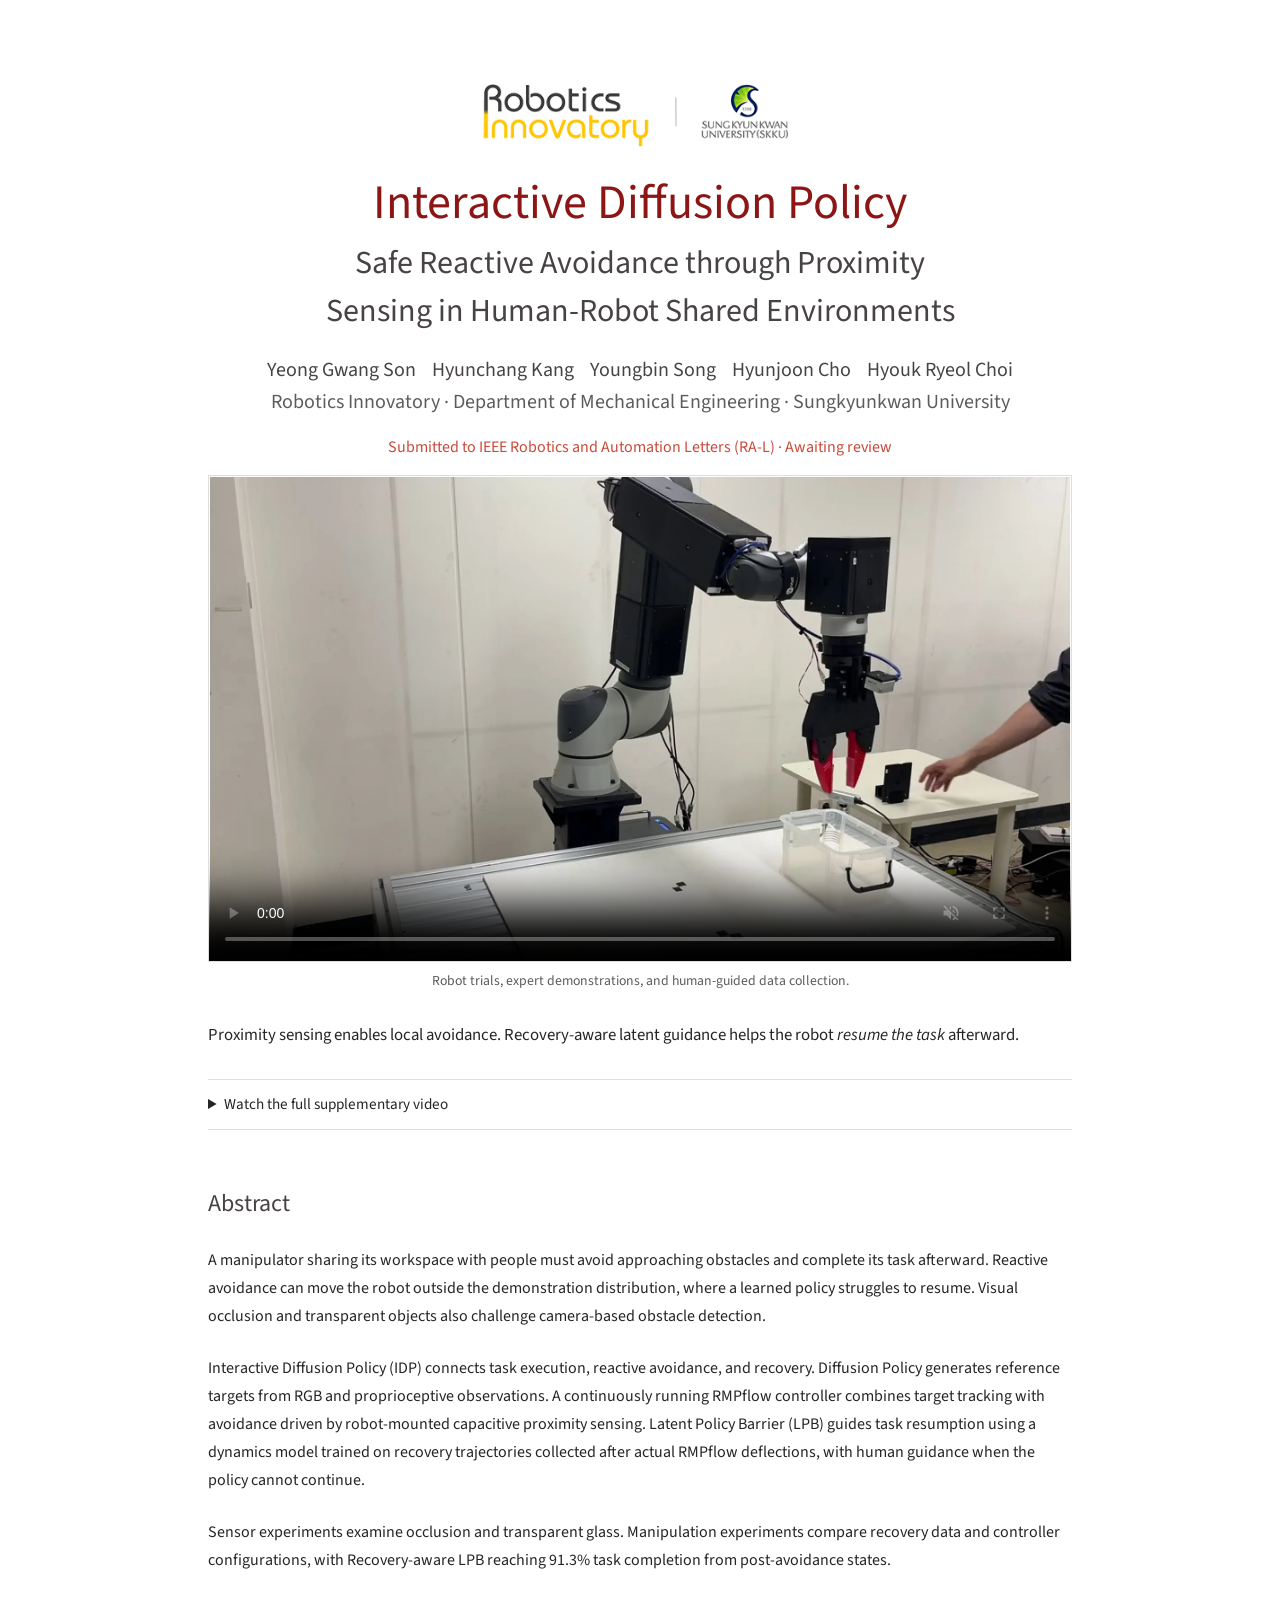
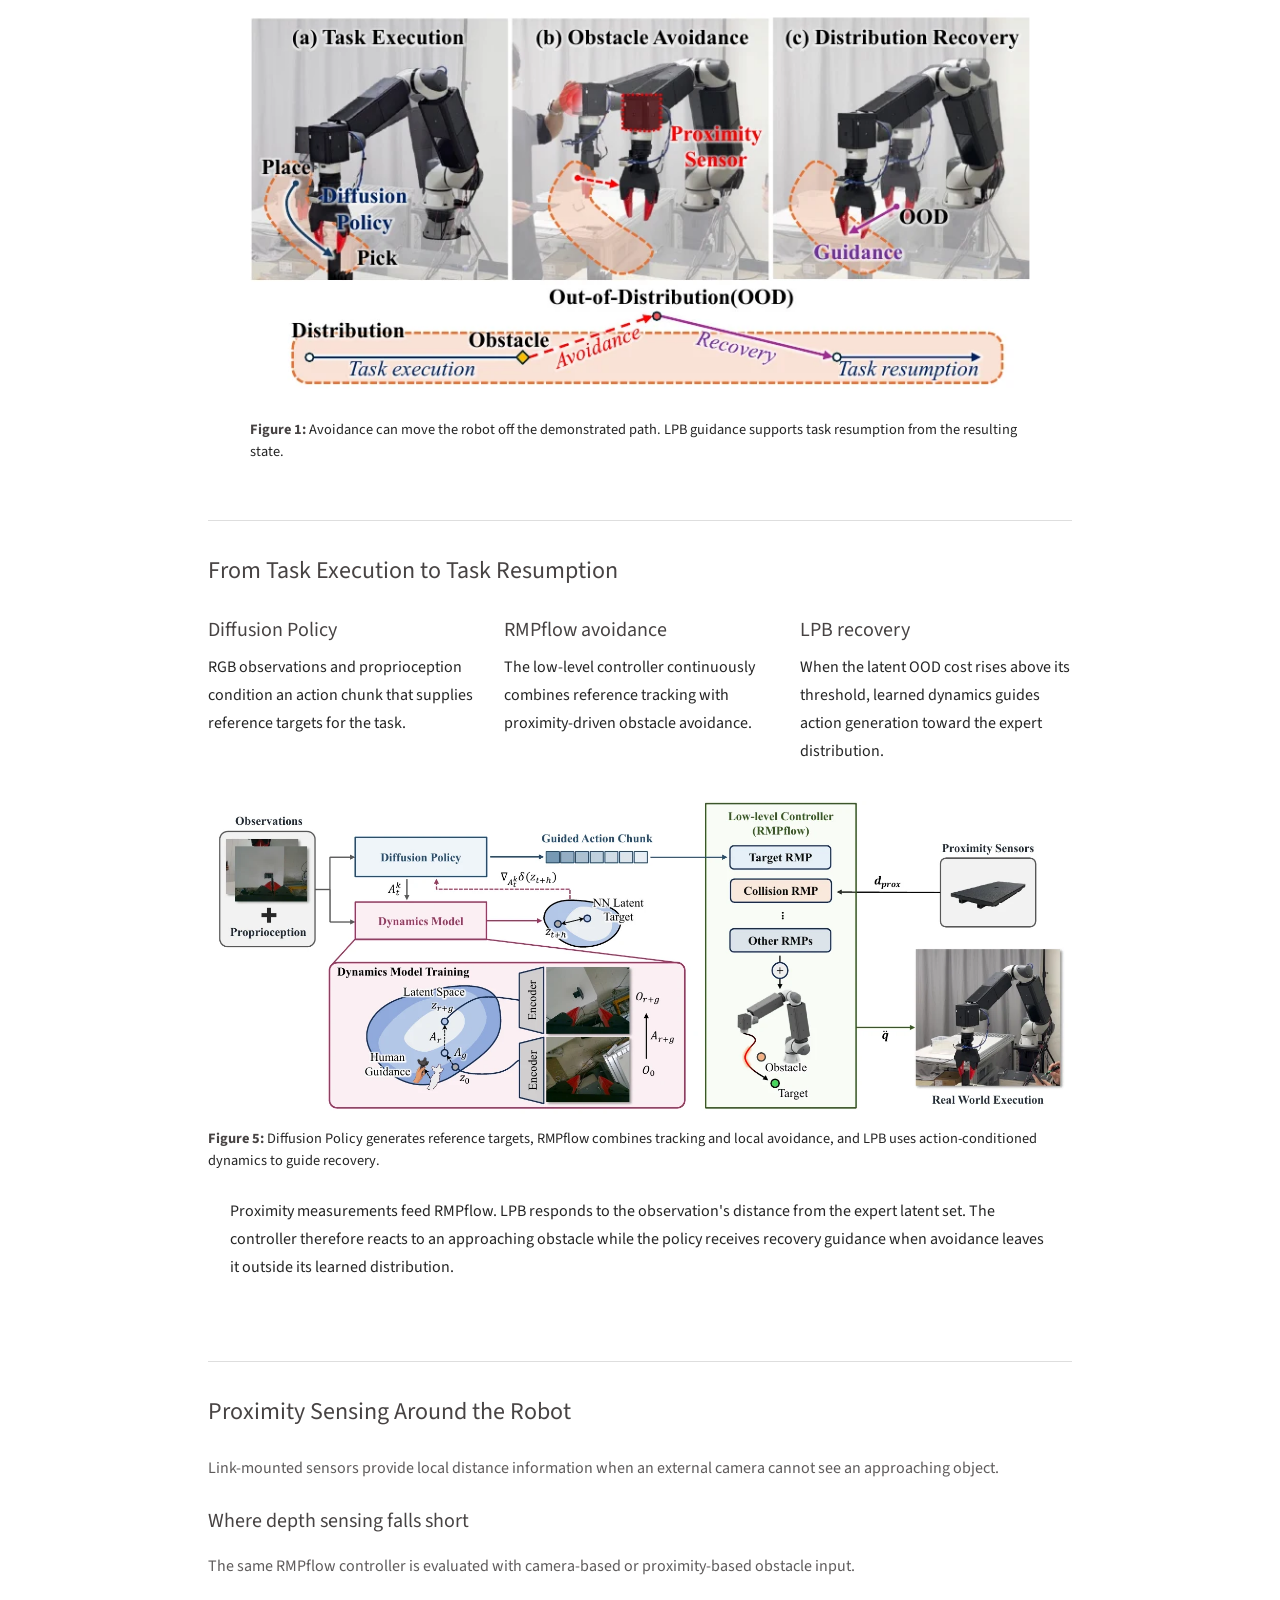
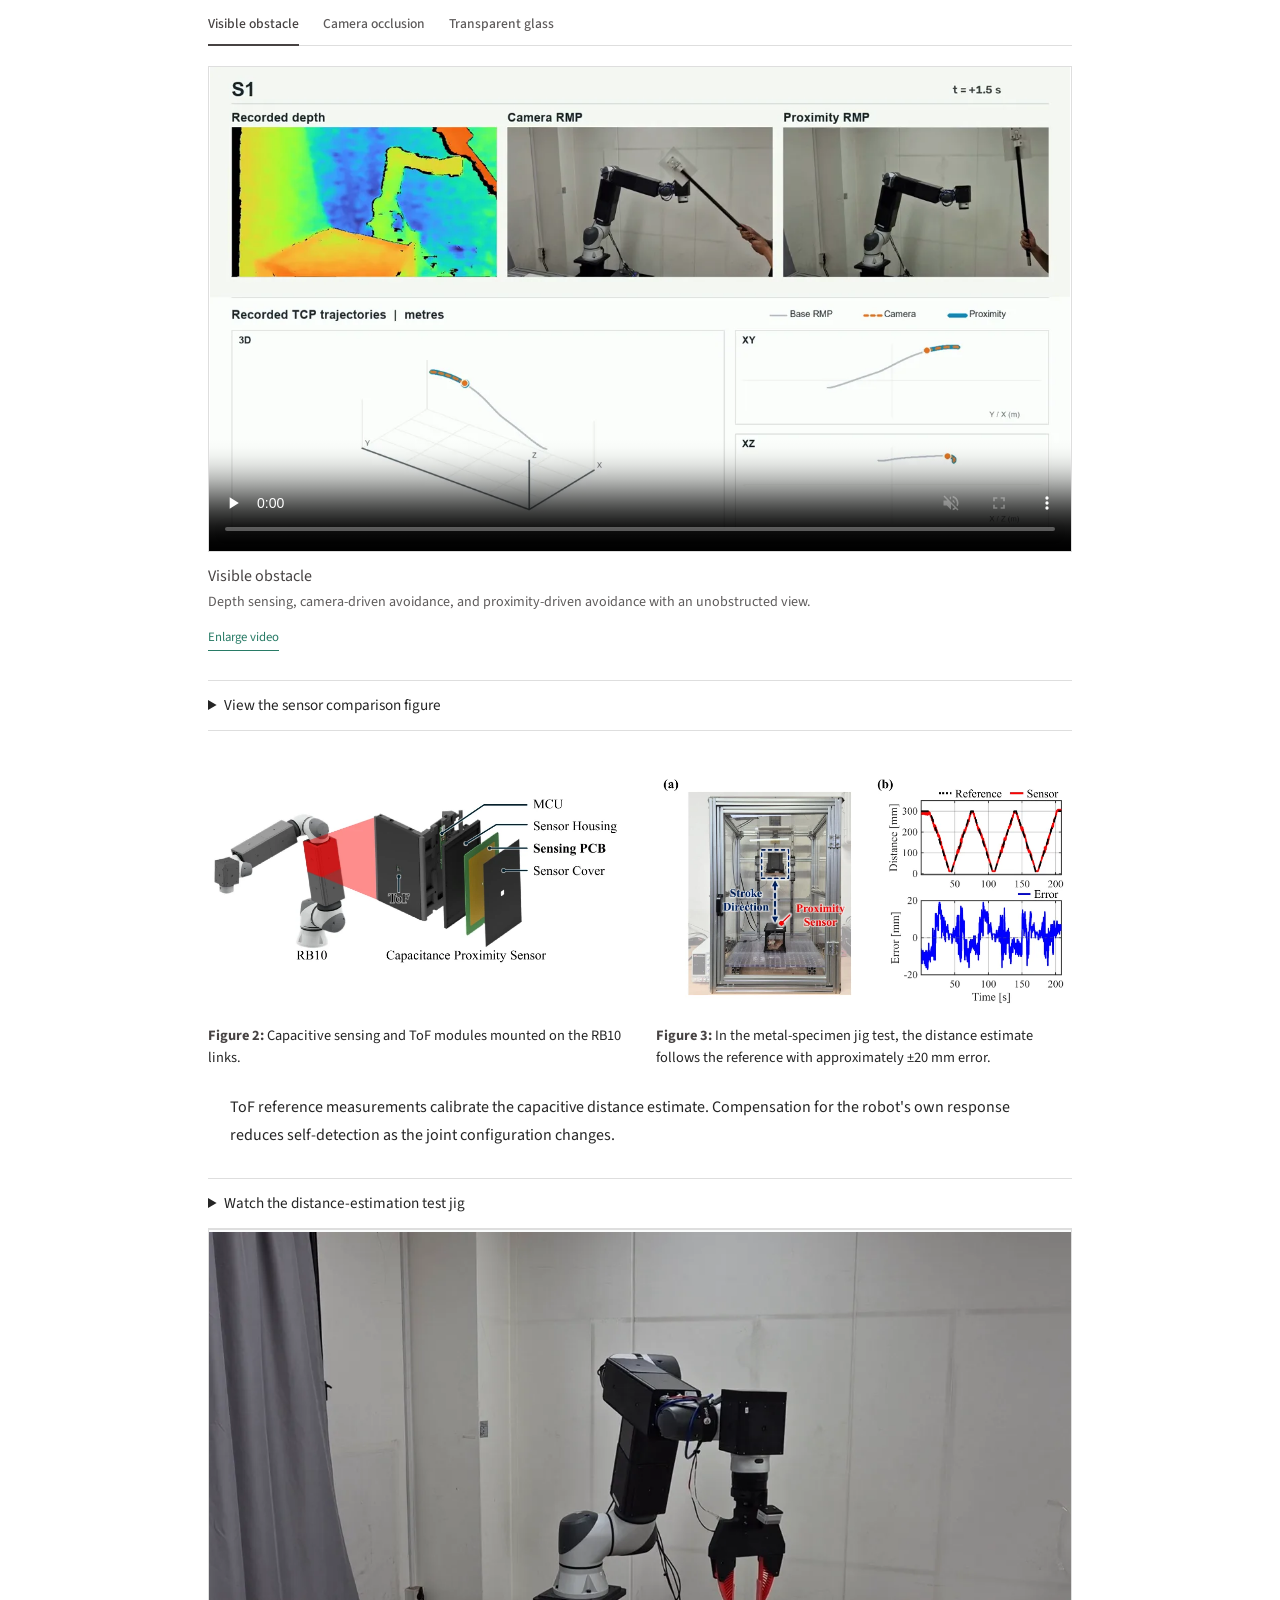
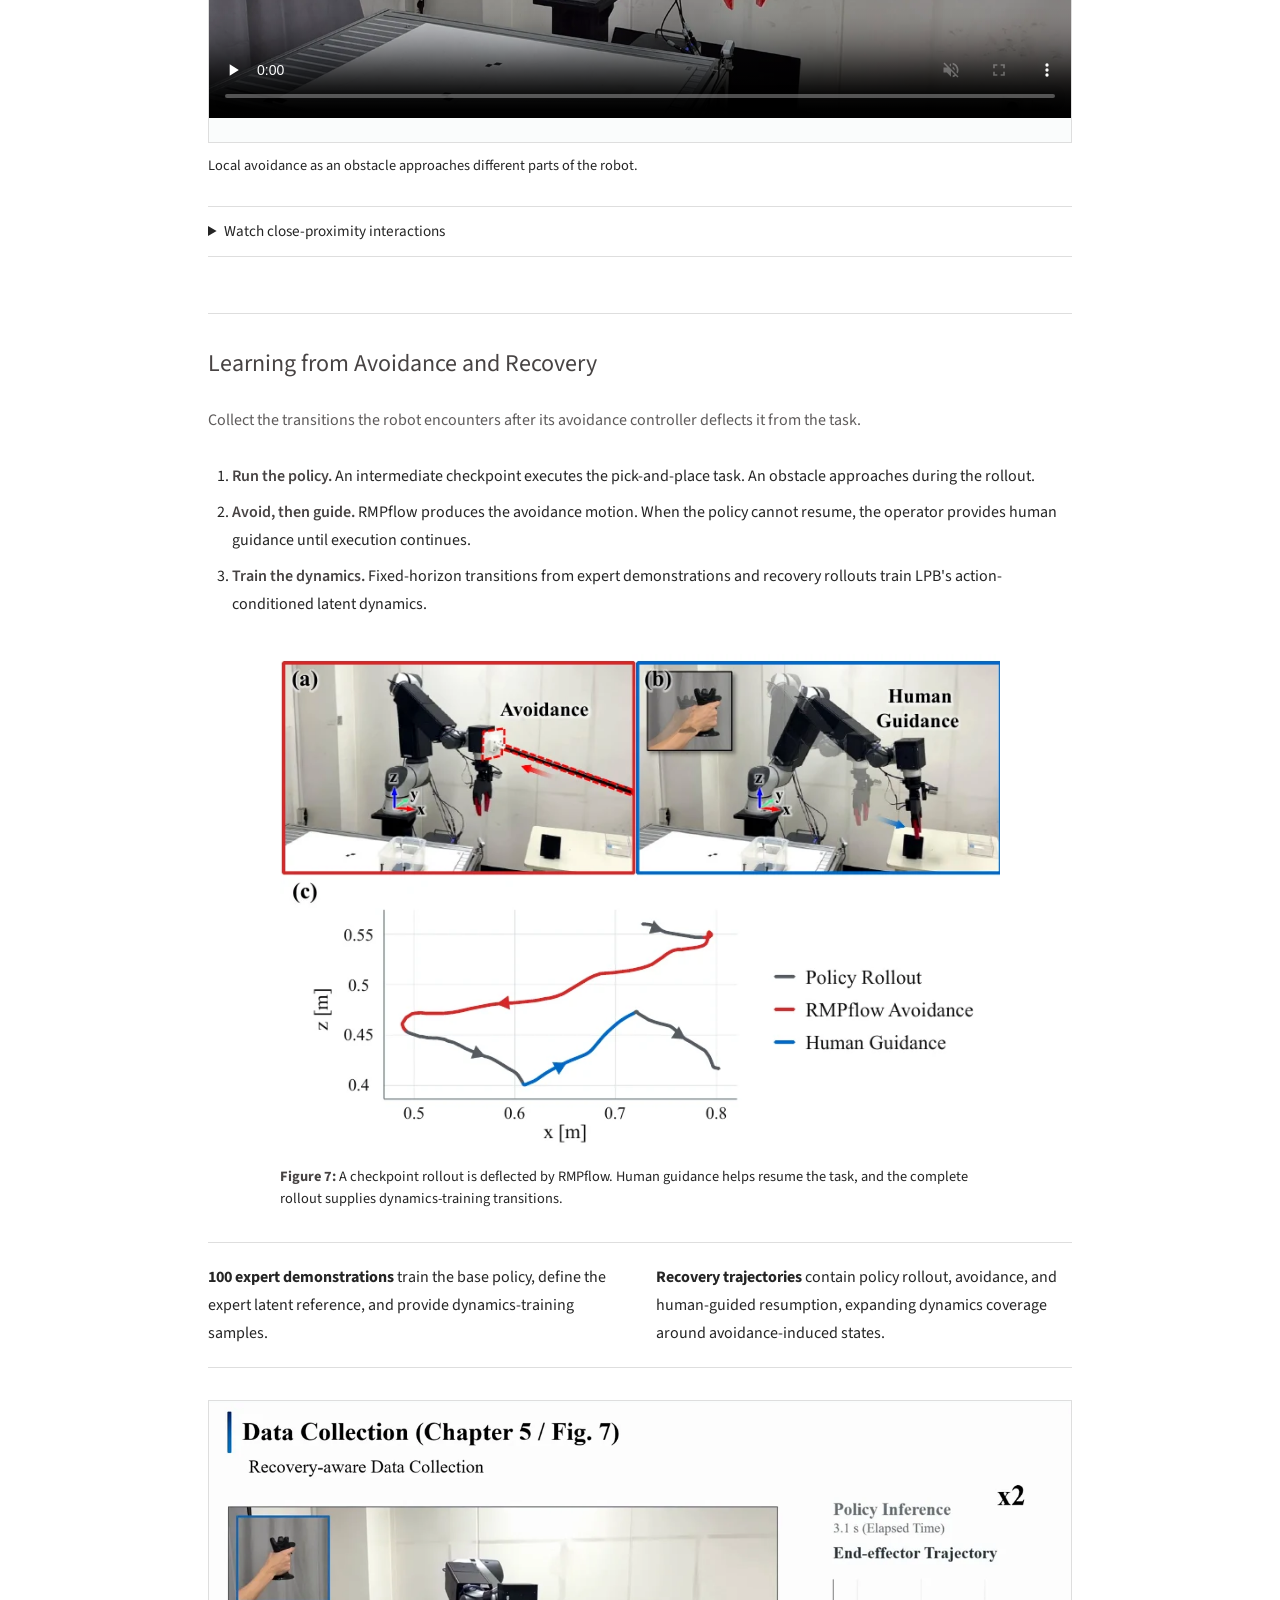
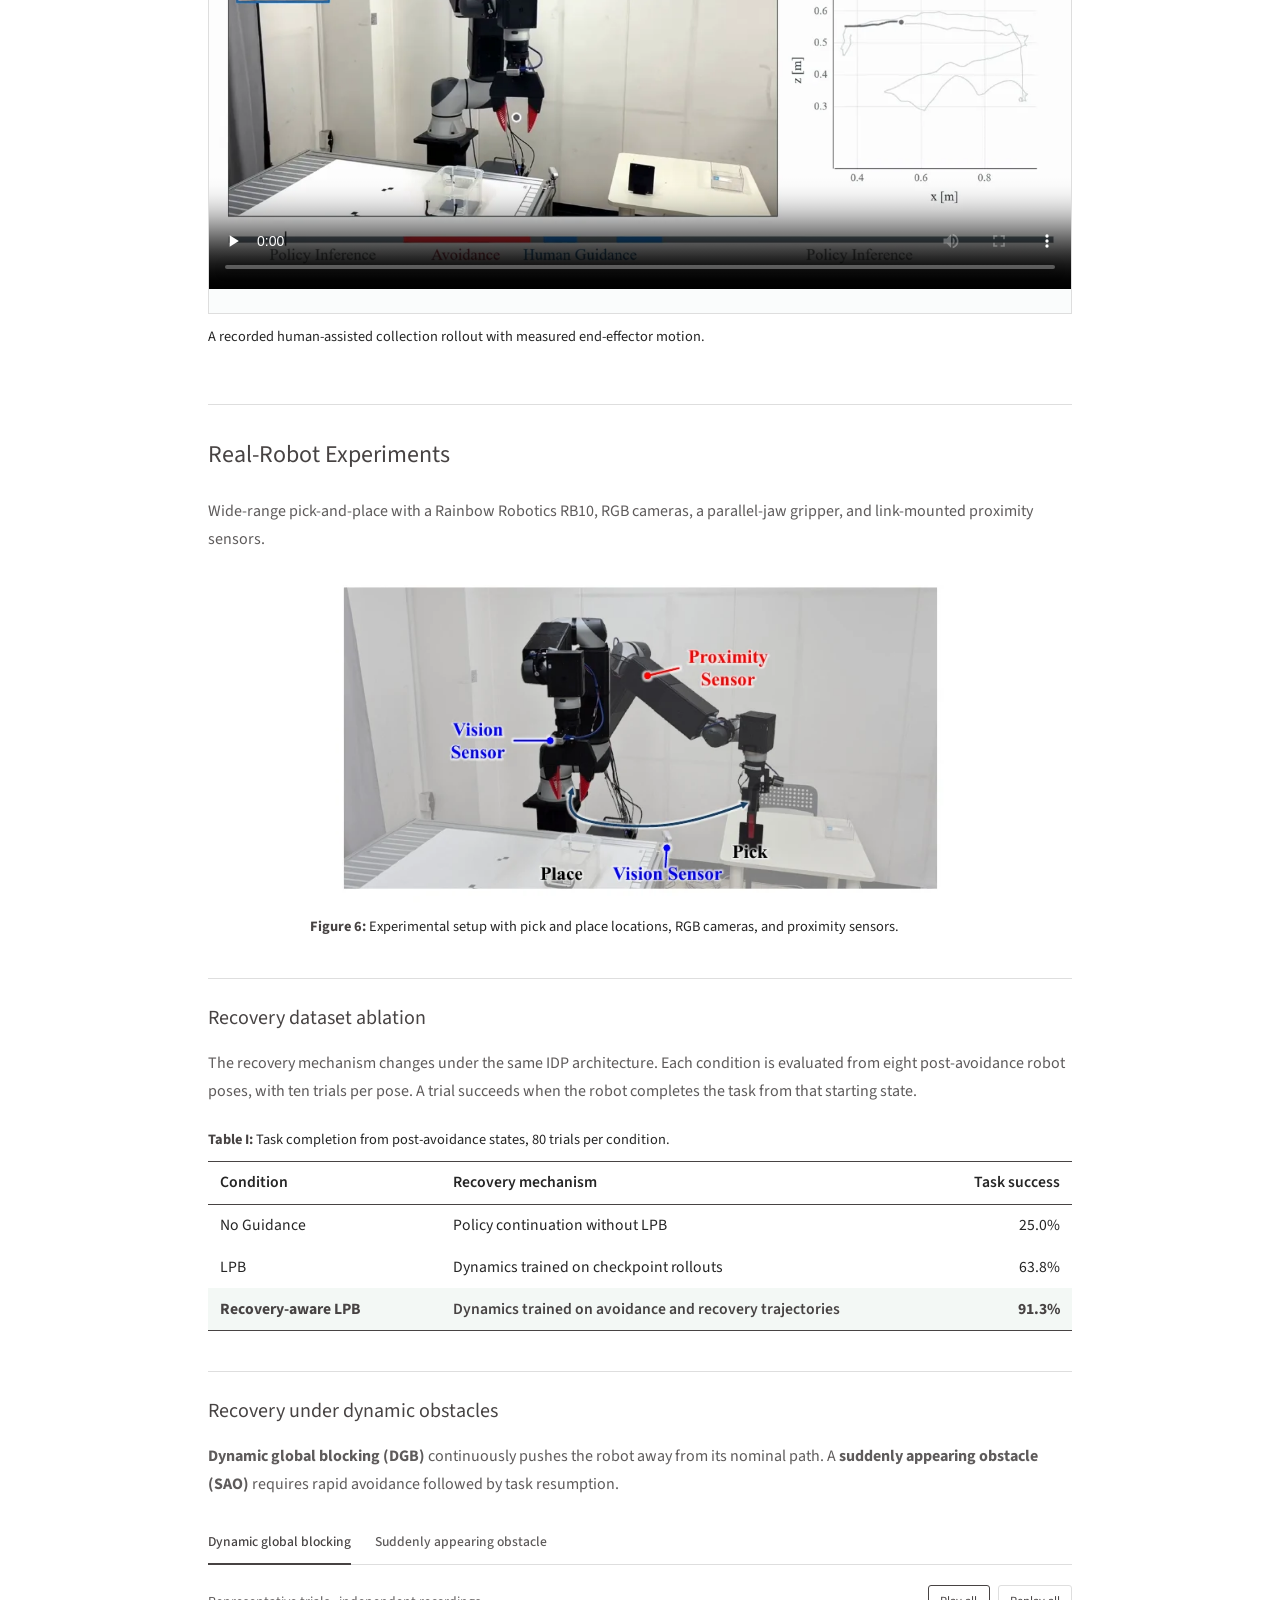
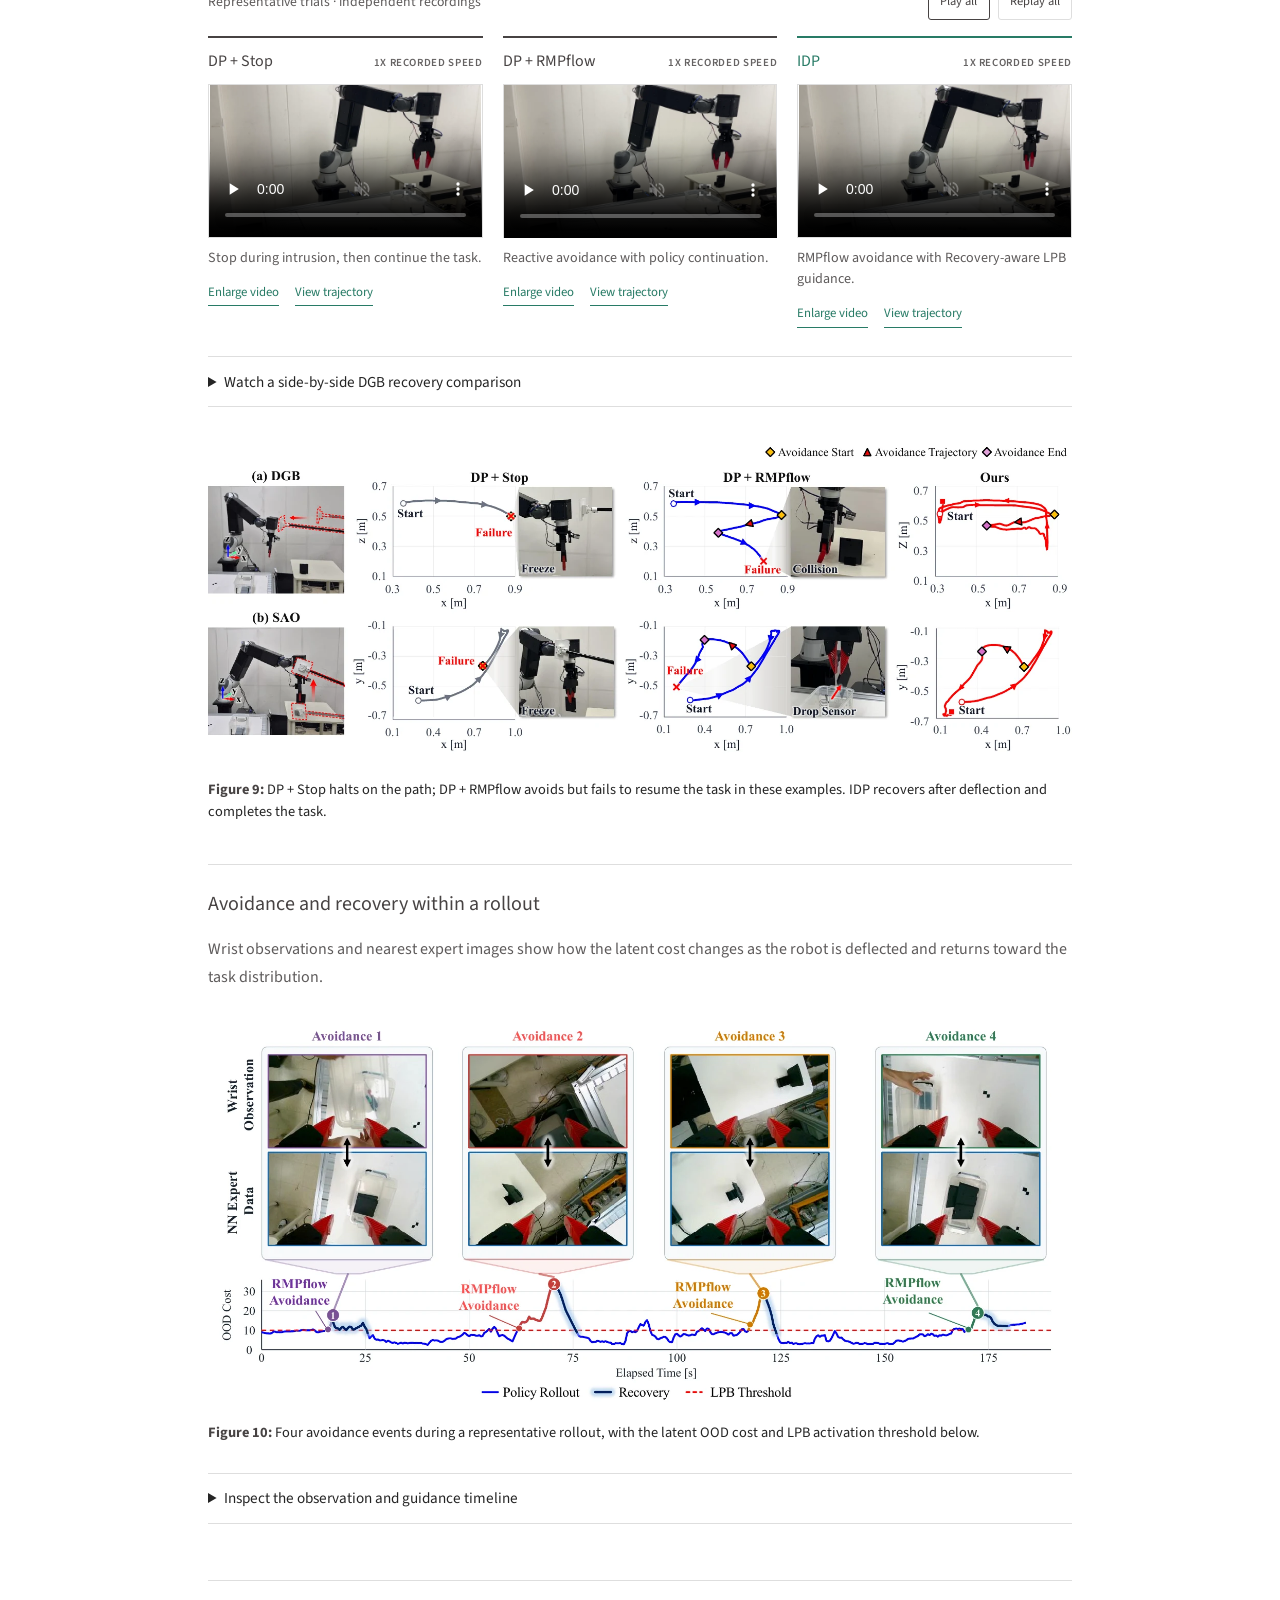
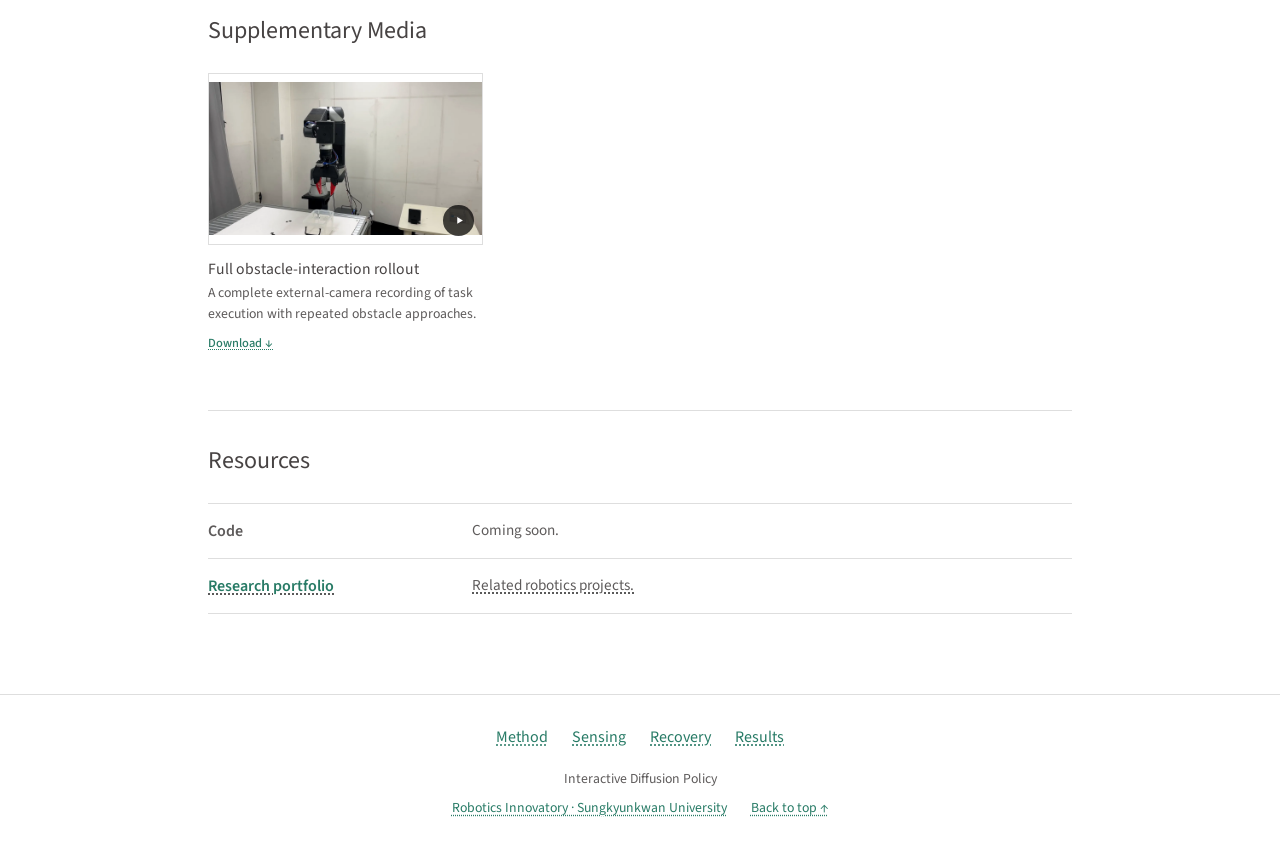
==== commit 3861071f: "Restore zoom-out research montage as hero video" ====
--- a/public/index.html
+++ b/public/index.html
@@ -14,7 +14,7 @@
   <link rel="preconnect" href="https://fonts.googleapis.com"><link rel="preconnect" href="https://fonts.gstatic.com" crossorigin>
   <link href="https://fonts.googleapis.com/css2?family=Source+Sans+Pro:ital,wght@0,400;0,600;0,700;1,400&display=swap" rel="stylesheet">
   <link rel="icon" href="icon.svg" type="image/svg+xml"><link rel="stylesheet" href="style.css?v=ac0573535081">
-  <script defer src="catalog.js?v=ff1dad03caf6"></script><script defer src="app.js?v=e1cbb06aa28b"></script>
+  <script defer src="catalog.js?v=ff1dad03caf6"></script><script defer src="app.js?v=90be410a2053"></script>
 </head>
 <body>
 <a class="skip" href="#main">Skip to content</a>
@@ -38,10 +38,10 @@
 
 <section class="teaser" aria-label="Highlight video"><div class="wrap">
   <div class="media-frame hero-frame">
-    <video id="hero-video" class="research-montage" controls muted playsinline preload="metadata" aria-label="Real-robot avoidance and task resumption in two recorded trials"></video>
+    <video id="hero-video" class="research-montage" data-hero="idp-research-montage" controls muted playsinline preload="metadata" aria-label="Research montage of robot trials, expert demonstrations, and human-guided data collection"></video>
     <span id="hero-speed" class="hero-speed" aria-hidden="true" hidden>1×</span>
   </div>
-  <p class="teaser-note">Real-robot avoidance and task resumption in two recorded trials · 1× and 2× playback.</p>
+  <p class="teaser-note">Robot trials, expert demonstrations, and human-guided data collection.</p>
   <p class="tldr">Proximity sensing enables local avoidance. Recovery-aware latent guidance helps the robot <i>resume the task</i> afterward.</p>
   <details class="analysis-disclosure full-video">
     <summary>Watch the full supplementary video</summary>
